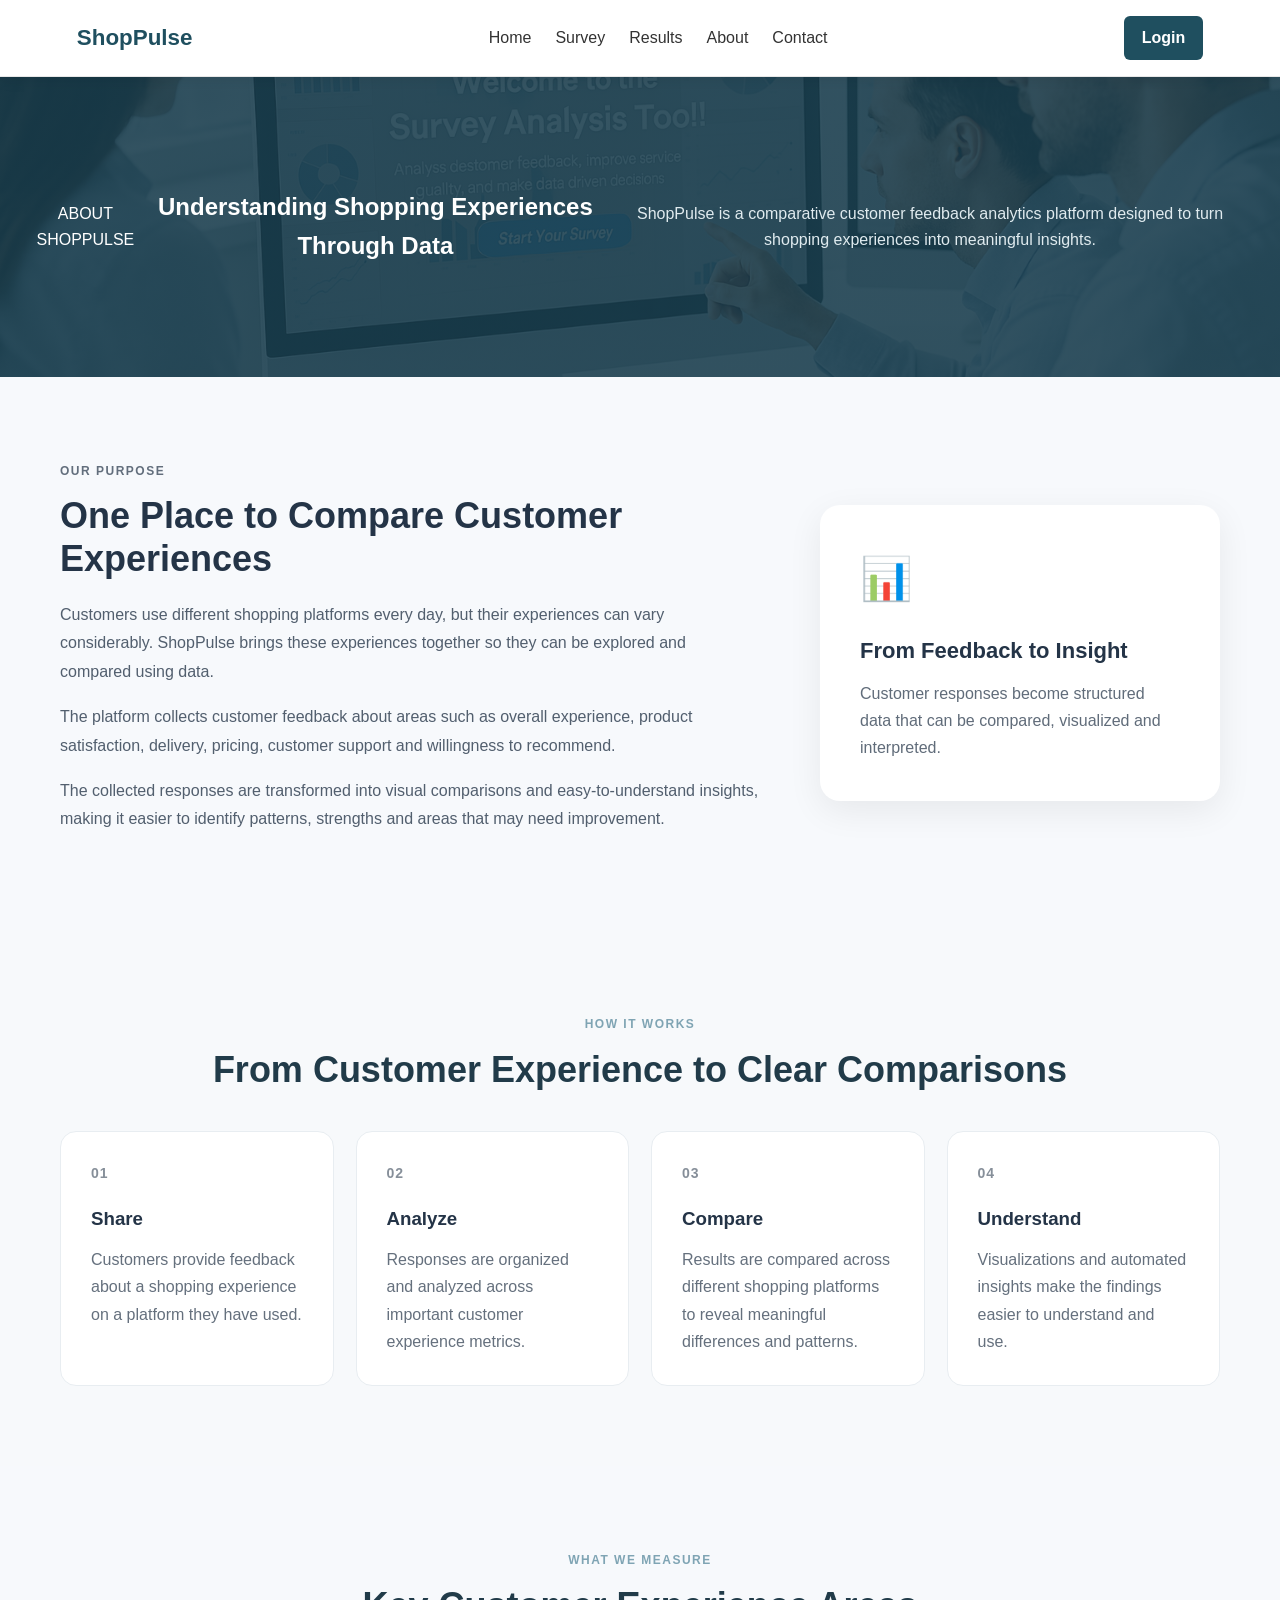
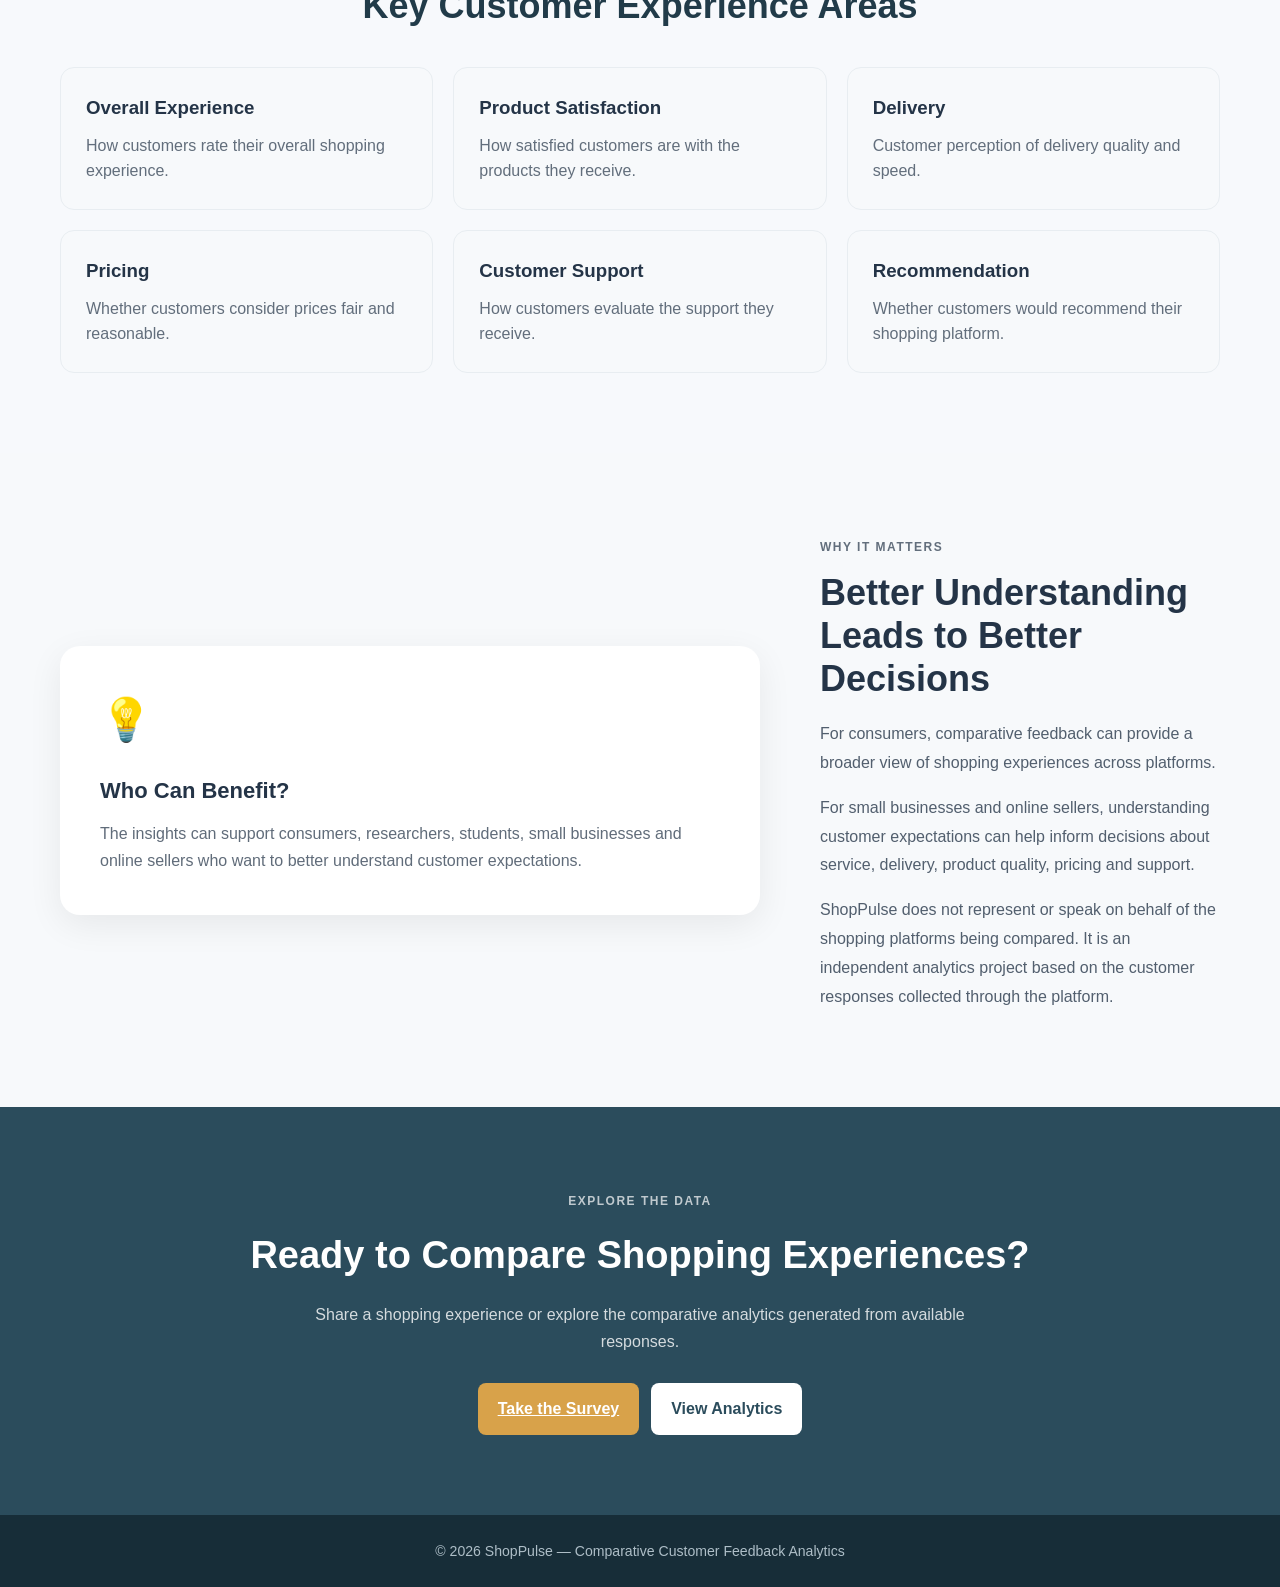
==== about.html @ 9d0c60d3 "Convert SurveySpotlight to static ShopPulse web app" ====
﻿<!DOCTYPE html>
<html lang="en">
<head>
    <meta charset="UTF-8">
    <meta name="viewport" content="width=device-width, initial-scale=1.0">
    <title>ShopPulse | About</title>
    <link rel="stylesheet" href="css/styles.css">
</head>

<body>
<header class="simple-nav">
    <a href="index.html" class="simple-logo">ShopPulse</a>
    <nav>
        <a href="index.html">Home</a>
        <a href="survey.html">Survey</a>
        <a href="results.html">Results</a>
        <a href="about.html">About</a>
        <a href="contact.html">Contact</a>
    </nav>
    <a href="login.html" class="nav-login">Login</a>
</header>



<main>

    <section class="page-intro">
        <span>ABOUT SHOPPULSE</span>
        <h1>Understanding Shopping Experiences Through Data</h1>
        <p>
            ShopPulse is a comparative customer feedback analytics platform
            designed to turn shopping experiences into meaningful insights.
        </p>
    </section>

    <section class="about-section">

        <div class="about-content">

            <div class="about-text">
                <span>OUR PURPOSE</span>

                <h2>One Place to Compare Customer Experiences</h2>

                <p>
                    Customers use different shopping platforms every day,
                    but their experiences can vary considerably. ShopPulse
                    brings these experiences together so they can be explored
                    and compared using data.
                </p>

                <p>
                    The platform collects customer feedback about areas such as
                    overall experience, product satisfaction, delivery,
                    pricing, customer support and willingness to recommend.
                </p>

                <p>
                    The collected responses are transformed into visual
                    comparisons and easy-to-understand insights, making it
                    easier to identify patterns, strengths and areas that
                    may need improvement.
                </p>
            </div>

            <div class="about-card">
                <div class="about-card-icon">📊</div>
                <h3>From Feedback to Insight</h3>
                <p>
                    Customer responses become structured data that can be
                    compared, visualized and interpreted.
                </p>
            </div>

        </div>

    </section>

    <section class="about-section light-section">

        <div class="section-heading">
            <span>HOW IT WORKS</span>
            <h2>From Customer Experience to Clear Comparisons</h2>
        </div>

        <div class="about-steps">

            <div class="about-step">
                <div class="step-number">01</div>
                <h3>Share</h3>
                <p>
                    Customers provide feedback about a shopping experience
                    on a platform they have used.
                </p>
            </div>

            <div class="about-step">
                <div class="step-number">02</div>
                <h3>Analyze</h3>
                <p>
                    Responses are organized and analyzed across important
                    customer experience metrics.
                </p>
            </div>

            <div class="about-step">
                <div class="step-number">03</div>
                <h3>Compare</h3>
                <p>
                    Results are compared across different shopping platforms
                    to reveal meaningful differences and patterns.
                </p>
            </div>

            <div class="about-step">
                <div class="step-number">04</div>
                <h3>Understand</h3>
                <p>
                    Visualizations and automated insights make the findings
                    easier to understand and use.
                </p>
            </div>

        </div>

    </section>

    <section class="about-section">

        <div class="section-heading">
            <span>WHAT WE MEASURE</span>
            <h2>Key Customer Experience Areas</h2>
        </div>

        <div class="metric-grid">

            <div class="metric-card">
                <h3>Overall Experience</h3>
                <p>How customers rate their overall shopping experience.</p>
            </div>

            <div class="metric-card">
                <h3>Product Satisfaction</h3>
                <p>How satisfied customers are with the products they receive.</p>
            </div>

            <div class="metric-card">
                <h3>Delivery</h3>
                <p>Customer perception of delivery quality and speed.</p>
            </div>

            <div class="metric-card">
                <h3>Pricing</h3>
                <p>Whether customers consider prices fair and reasonable.</p>
            </div>

            <div class="metric-card">
                <h3>Customer Support</h3>
                <p>How customers evaluate the support they receive.</p>
            </div>

            <div class="metric-card">
                <h3>Recommendation</h3>
                <p>Whether customers would recommend their shopping platform.</p>
            </div>

        </div>

    </section>

    <section class="about-section light-section">

        <div class="about-content">

            <div class="about-card">
                <div class="about-card-icon">💡</div>
                <h3>Who Can Benefit?</h3>
                <p>
                    The insights can support consumers, researchers, students,
                    small businesses and online sellers who want to better
                    understand customer expectations.
                </p>
            </div>

            <div class="about-text">
                <span>WHY IT MATTERS</span>

                <h2>Better Understanding Leads to Better Decisions</h2>

                <p>
                    For consumers, comparative feedback can provide a broader
                    view of shopping experiences across platforms.
                </p>

                <p>
                    For small businesses and online sellers, understanding
                    customer expectations can help inform decisions about
                    service, delivery, product quality, pricing and support.
                </p>

                <p>
                    ShopPulse does not represent or speak on behalf of the
                    shopping platforms being compared. It is an independent
                    analytics project based on the customer responses collected
                    through the platform.
                </p>
            </div>

        </div>

    </section>

    <section class="about-cta">

        <span>EXPLORE THE DATA</span>

        <h2>Ready to Compare Shopping Experiences?</h2>

        <p>
            Share a shopping experience or explore the comparative analytics
            generated from available responses.
        </p>

        <div class="cta-buttons">
            <a href="survey.html" class="primary-button">Take the Survey</a>
            <a href="results.html" class="secondary-button">View Analytics</a>
        </div>

    </section>

</main>

<footer class="footer">
    <p>&copy; 2026 ShopPulse — Comparative Customer Feedback Analytics</p>
</footer>

<script src="js/app.js"></script>

</body>
</html>
---- css/styles.css ----
﻿/* =========================================================
   ShopPulse - Main Stylesheet
   Customer Feedback Analytics Platform
   ========================================================= */

* {
    margin: 0;
    padding: 0;
    box-sizing: border-box;
}

html {
    scroll-behavior: smooth;
}

body {
    font-family: "Segoe UI", Arial, sans-serif;
    color: #243447;
    background: #f7f9fc;
    line-height: 1.6;
}

/* =========================================================
   NAVIGATION
   ========================================================= */

header {
    position: relative;
    z-index: 10;
    background: #ffffff;
    box-shadow: 0 2px 15px rgba(0, 0, 0, 0.08);
}

.navbar {
    max-width: 1200px;
    margin: 0 auto;
    min-height: 72px;
    padding: 0 25px;

    display: flex;
    align-items: center;
    justify-content: space-between;
    gap: 30px;
}

.navbar h1 {
    font-size: 1.65rem;
    font-weight: 700;
    color: #214e63;
    white-space: nowrap;
}

.nav-links {
    display: flex;
    align-items: center;
    gap: 7px;
    list-style: none;
}

.nav-links a {
    display: block;
    padding: 9px 13px;
    color: #405466;
    text-decoration: none;
    font-size: 0.94rem;
    font-weight: 500;
    border-radius: 7px;
    transition: all 0.25s ease;
}

.nav-links a:hover,
.nav-links a.active {
    color: #214e63;
    background: #edf5f8;
}

.nav-links .nav-button {
    color: #ffffff;
    background: #214e63;
    padding: 9px 17px;
}

.nav-links .nav-button:hover {
    color: #ffffff;
    background: #173c4d;
}

/* =========================================================
   HERO
   ========================================================= */

.hero {
    min-height: 620px;
    position: relative;

    display: flex;
    align-items: center;
    justify-content: center;

    background-image: url("../assets/survyback.png");
    background-size: cover;
    background-position: center;
    color: #ffffff;
}

.hero-overlay {
    position: absolute;
    inset: 0;
    background: linear-gradient(
        90deg,
        rgba(17, 39, 52, 0.90),
        rgba(17, 39, 52, 0.65),
        rgba(17, 39, 52, 0.35)
    );
}

.hero-content {
    position: relative;
    z-index: 2;

    width: 100%;
    max-width: 850px;
    padding: 70px 25px;

    text-align: center;
}

.hero-badge {
    display: inline-block;
    margin-bottom: 20px;
    padding: 7px 15px;

    border: 1px solid rgba(255, 255, 255, 0.45);
    border-radius: 30px;

    color: #e9c46a;
    font-size: 0.78rem;
    font-weight: 700;
    letter-spacing: 1.5px;
}

.hero h2 {
    max-width: 800px;
    margin: 0 auto 20px;

    font-size: clamp(2.4rem, 5vw, 4.2rem);
    line-height: 1.12;
    font-weight: 750;
}

.hero p {
    max-width: 680px;
    margin: 0 auto 32px;

    color: #edf4f7;
    font-size: 1.12rem;
}

.hero-actions {
    display: flex;
    justify-content: center;
    align-items: center;
    flex-wrap: wrap;
    gap: 14px;
}

.cta-button,
.secondary-button {
    display: inline-block;
    padding: 13px 25px;

    border-radius: 8px;
    text-decoration: none;
    font-weight: 650;

    transition: transform 0.25s ease, box-shadow 0.25s ease;
}

.cta-button {
    color: #1c3440;
    background: #e9c46a;
}

.cta-button:hover {
    transform: translateY(-2px);
    box-shadow: 0 8px 20px rgba(0, 0, 0, 0.20);
}

.secondary-button {
    color: #ffffff;
    border: 1px solid rgba(255, 255, 255, 0.65);
    background: rgba(255, 255, 255, 0.08);
}

.secondary-button:hover {
    transform: translateY(-2px);
    background: rgba(255, 255, 255, 0.16);
}

/* =========================================================
   SECTION HEADINGS
   ========================================================= */

.features-section {
    max-width: 1200px;
    margin: 0 auto;
    padding: 90px 25px;
}

.section-heading {
    max-width: 700px;
    margin: 0 auto 50px;
    text-align: center;
}

.section-heading span {
    color: #4d8196;
    font-size: 0.78rem;
    font-weight: 750;
    letter-spacing: 1.5px;
}

.section-heading h2 {
    margin: 8px 0 12px;

    color: #213b49;
    font-size: clamp(1.8rem, 4vw, 2.6rem);
    line-height: 1.2;
}

.section-heading p {
    color: #667785;
}

/* =========================================================
   FEATURE CARDS
   ========================================================= */

.features-grid {
    display: grid;
    grid-template-columns: repeat(4, 1fr);
    gap: 22px;
}

.feature-card {
    padding: 30px 25px;

    background: #ffffff;
    border: 1px solid #e6edf1;
    border-radius: 13px;

    box-shadow: 0 5px 20px rgba(32, 57, 69, 0.05);

    transition: transform 0.25s ease, box-shadow 0.25s ease;
}

.feature-card:hover {
    transform: translateY(-5px);
    box-shadow: 0 12px 28px rgba(32, 57, 69, 0.10);
}

.feature-icon {
    width: 50px;
    height: 50px;
    margin-bottom: 20px;

    display: flex;
    align-items: center;
    justify-content: center;

    border-radius: 11px;
    background: #edf5f8;

    font-size: 1.45rem;
}

.feature-card h3 {
    margin-bottom: 10px;
    color: #254b5d;
    font-size: 1.15rem;
}

.feature-card p {
    color: #6c7b86;
    font-size: 0.93rem;
}

/* =========================================================
   STATISTICS
   ========================================================= */

.stats-section {
    display: grid;
    grid-template-columns: repeat(4, 1fr);

    max-width: 1100px;
    margin: 0 auto 90px;
    padding: 35px 25px;

    background: #ffffff;
    border: 1px solid #e5ecef;
    border-radius: 15px;

    box-shadow: 0 5px 20px rgba(32, 57, 69, 0.05);
}

.stat {
    text-align: center;
    padding: 10px;
    border-right: 1px solid #e5ecef;
}

.stat:last-child {
    border-right: none;
}

.stat strong {
    display: block;
    margin-bottom: 4px;

    color: #214e63;
    font-size: 2rem;
}

.stat span {
    color: #71808b;
    font-size: 0.9rem;
}

/* =========================================================
   CTA
   ========================================================= */

.cta-section {
    padding: 80px 25px;

    color: #ffffff;
    text-align: center;
    background: #214e63;
}

.cta-section h2 {
    margin-bottom: 12px;
    font-size: 2.2rem;
}

.cta-section p {
    margin-bottom: 28px;
    color: #dbe8ed;
}

/* =========================================================
   FOOTER
   ========================================================= */

footer {
    padding: 25px;

    color: #aebec7;
    text-align: center;
    background: #172d38;

    font-size: 0.88rem;
}

/* =========================================================
   RESPONSIVE DESIGN
   ========================================================= */

@media (max-width: 1000px) {

    .navbar {
        flex-direction: column;
        padding-top: 18px;
        padding-bottom: 18px;
    }

    .nav-links {
        flex-wrap: wrap;
        justify-content: center;
    }

    .features-grid {
        grid-template-columns: repeat(2, 1fr);
    }

}

@media (max-width: 650px) {

    .navbar h1 {
        font-size: 1.4rem;
    }

    .nav-links {
        gap: 2px;
    }

    .nav-links a {
        padding: 7px 8px;
        font-size: 0.84rem;
    }

    .hero {
        min-height: 560px;
    }

    .hero h2 {
        font-size: 2.35rem;
    }

    .hero p {
        font-size: 1rem;
    }

    .features-section {
        padding: 65px 18px;
    }

    .features-grid {
        grid-template-columns: 1fr;
    }

    .stats-section {
        grid-template-columns: repeat(2, 1fr);
        margin-left: 18px;
        margin-right: 18px;
    }

    .stat {
        border-right: none;
        border-bottom: 1px solid #e5ecef;
        padding: 18px 8px;
    }

    .stat:nth-child(odd) {
        border-right: 1px solid #e5ecef;
    }

    .stat:nth-last-child(-n+2) {
        border-bottom: none;
    }

    .cta-section {
        padding: 65px 20px;
    }

    .cta-section h2 {
        font-size: 1.8rem;
    }

}
/* =========================================================
   SURVEY PAGE
   ========================================================= */

.page-intro {
    min-height: 300px;
    padding: 70px 25px;

    display: flex;
    align-items: center;
    justify-content: center;

    color: #ffffff;
    text-align: center;

    background:
        linear-gradient(rgba(25, 61, 77, 0.88), rgba(25, 61, 77, 0.88)),
        url("../assets/survyback.png") center/cover;
}

.page-intro > div {
    max-width: 750px;
}

.page-intro .hero-badge {
    margin-bottom: 15px;
}

.page-intro h2 {
    margin-bottom: 12px;
    font-size: clamp(2rem, 5vw, 3rem);
}

.page-intro p {
    max-width: 650px;
    margin: 0 auto;
    color: #e0ebef;
}

.survey-container {
    width: min(900px, calc(100% - 36px));
    margin: 55px auto 80px;
    padding: 45px;

    background: #ffffff;
    border: 1px solid #e2e9ed;
    border-radius: 15px;

    box-shadow: 0 8px 30px rgba(32, 57, 69, 0.07);
}

.survey-header {
    margin-bottom: 35px;
    padding-bottom: 20px;

    border-bottom: 1px solid #e8eef1;
}

.survey-header h2 {
    color: #214e63;
    margin-bottom: 5px;
}

.survey-header p {
    color: #71808b;
    font-size: 0.92rem;
}

.form-group {
    margin-bottom: 28px;
}

.form-group > label {
    display: block;
    margin-bottom: 10px;

    color: #263f4c;
    font-weight: 650;
}

.form-group select,
.form-group textarea {
    width: 100%;
    padding: 13px 14px;

    color: #334b57;
    background: #fbfcfd;

    border: 1px solid #d7e1e6;
    border-radius: 8px;

    font-family: inherit;
    font-size: 0.95rem;

    outline: none;
    transition: border-color 0.2s ease, box-shadow 0.2s ease;
}

.form-group select:focus,
.form-group textarea:focus {
    border-color: #4d8196;
    box-shadow: 0 0 0 3px rgba(77, 129, 150, 0.12);
}

.form-group textarea {
    resize: vertical;
    min-height: 120px;
}

/* Platform selection */

.platform-selection {
    display: grid;
    grid-template-columns: repeat(4, 1fr);
    gap: 15px;
}

.platform-option {
    position: relative;

    display: flex;
    flex-direction: column;
    align-items: center;
    justify-content: center;

    min-height: 145px;
    padding: 15px;

    background: #fbfcfd;
    border: 2px solid #e1e9ed;
    border-radius: 10px;

    cursor: pointer;
    transition: all 0.2s ease;
}

.platform-option:hover {
    border-color: #8eabb8;
    transform: translateY(-2px);
}

.platform-option input {
    position: absolute;
    opacity: 0;
}

.platform-option:has(input:checked) {
    border-color: #214e63;
    background: #edf5f8;
    box-shadow: 0 4px 15px rgba(33, 78, 99, 0.10);
}

.platform-option img {
    width: 75px;
    height: 55px;
    object-fit: contain;
    margin-bottom: 8px;
}

.platform-option span {
    color: #405866;
    font-weight: 600;
    font-size: 0.9rem;
}

/* Submit */

.submit-button {
    width: 100%;
    padding: 14px 20px;

    color: #ffffff;
    background: #214e63;

    border: none;
    border-radius: 8px;

    font-family: inherit;
    font-size: 1rem;
    font-weight: 650;

    cursor: pointer;
    transition: background 0.2s ease, transform 0.2s ease;
}

.submit-button:hover {
    background: #173c4d;
    transform: translateY(-1px);
}

.survey-message {
    display: none;

    margin-bottom: 20px;
    padding: 13px 15px;

    border-radius: 8px;
    font-size: 0.92rem;
}

.survey-message.success {
    display: block;
    color: #276749;
    background: #e8f7ee;
    border: 1px solid #b8e2c7;
}

.survey-message.error {
    display: block;
    color: #9b2c2c;
    background: #fff0f0;
    border: 1px solid #f0c2c2;
}

/* Mobile survey */

@media (max-width: 700px) {

    .survey-container {
        padding: 28px 20px;
    }

    .platform-selection {
        grid-template-columns: repeat(2, 1fr);
    }

}

@media (max-width: 430px) {

    .platform-selection {
        grid-template-columns: 1fr;
    }

    .platform-option {
        min-height: 110px;
    }

}
/* Updated ShopPulse positioning */

.feature-card:nth-child(1) .feature-icon::after {
    content: "";
}
/* =========================================================
   PURPOSE / COMPARISON SECTION
   ========================================================= */

.purpose-section {
    padding: 90px 25px;
    background: #eef4f6;
}

.purpose-content {
    max-width: 1100px;
    margin: 0 auto;

    display: grid;
    grid-template-columns: 1.2fr 0.8fr;
    gap: 70px;
    align-items: center;
}

.purpose-text > span {
    color: #4d8196;
    font-size: 0.78rem;
    font-weight: 750;
    letter-spacing: 1.5px;
}

.purpose-text h2 {
    margin: 10px 0 20px;
    color: #213b49;
    font-size: clamp(1.9rem, 4vw, 2.7rem);
    line-height: 1.2;
}

.purpose-text p {
    margin-bottom: 15px;
    color: #647682;
}

.comparison-preview {
    padding: 25px;

    background: #ffffff;
    border: 1px solid #dce7eb;
    border-radius: 14px;

    box-shadow: 0 8px 25px rgba(32, 57, 69, 0.07);
}

.comparison-item {
    display: flex;
    justify-content: space-between;
    align-items: center;

    padding: 18px 12px;
    border-bottom: 1px solid #e8eef1;
}

.comparison-item:last-child {
    border-bottom: none;
}

.comparison-item strong {
    color: #294957;
}

.comparison-item span {
    padding: 5px 10px;

    color: #214e63;
    background: #edf5f8;
    border-radius: 6px;

    font-weight: 700;
}

@media (max-width: 750px) {

    .purpose-content {
        grid-template-columns: 1fr;
        gap: 40px;
    }

}
/* ================================
   ANALYTICS DASHBOARD
================================ */

.dashboard-container {
    max-width: 1200px;
    margin: 0 auto;
    padding: 50px 20px 80px;
}

.dashboard-header {
    display: flex;
    justify-content: space-between;
    align-items: center;
    margin-bottom: 30px;
}

.dashboard-header span,
.chart-heading span,
.highlight-card span,
.insights-card > span,
.export-section span {
    font-size: 12px;
    font-weight: 700;
    letter-spacing: 1.5px;
    opacity: 0.7;
}

.dashboard-header h2 {
    margin-top: 8px;
}

.stat-grid {
    display: grid;
    grid-template-columns: repeat(4, 1fr);
    gap: 20px;
    margin-bottom: 25px;
}

.dashboard-stat {
    background: white;
    padding: 25px;
    border-radius: 16px;
    box-shadow: 0 8px 30px rgba(0,0,0,0.06);
}

.dashboard-stat span {
    display: block;
    font-size: 14px;
    opacity: 0.7;
    margin-bottom: 12px;
}

.dashboard-stat strong {
    font-size: 32px;
}

.dashboard-stat small {
    font-size: 14px;
    opacity: 0.6;
}

.highlight-grid {
    display: grid;
    grid-template-columns: repeat(3, 1fr);
    gap: 20px;
    margin-bottom: 25px;
}

.highlight-card {
    background: #f7f9fb;
    padding: 25px;
    border-radius: 16px;
    border: 1px solid #e8edf1;
}

.highlight-card h3 {
    margin: 10px 0 5px;
}

.highlight-card p {
    margin: 0;
    opacity: 0.7;
}

.chart-card,
.comparison-table-card,
.insights-card {
    background: white;
    border-radius: 18px;
    padding: 28px;
    margin-bottom: 25px;
    box-shadow: 0 8px 30px rgba(0,0,0,0.06);
}

.chart-card canvas {
    width: 100% !important;
    height: 330px !important;
    margin-top: 25px;
}

.chart-grid {
    display: grid;
    grid-template-columns: repeat(2, 1fr);
    gap: 25px;
}

.chart-heading h3,
.chart-card h3,
.insights-card h3,
.export-section h3 {
    margin-top: 8px;
}

.table-wrapper {
    overflow-x: auto;
    margin-top: 20px;
}

#comparisonTable {
    width: 100%;
    border-collapse: collapse;
    min-width: 800px;
}

#comparisonTable th,
#comparisonTable td {
    padding: 15px;
    text-align: left;
    border-bottom: 1px solid #e8edf1;
}

#comparisonTable th {
    font-size: 13px;
    background: #f7f9fb;
}

#comparisonTable td {
    font-size: 14px;
}

.insights-list {
    display: grid;
    gap: 12px;
    margin-top: 20px;
}

.insight-item {
    background: #f7f9fb;
    border-left: 4px solid #2b4c5c;
    padding: 16px 18px;
    border-radius: 8px;
    line-height: 1.6;
}

.export-section {
    display: flex;
    justify-content: space-between;
    align-items: center;
    gap: 30px;
    background: #2b4c5c;
    color: white;
    padding: 30px;
    border-radius: 18px;
}

.export-section p {
    opacity: 0.8;
}

.export-buttons {
    display: flex;
    gap: 12px;
    flex-wrap: wrap;
}

.primary-button,
.secondary-button,
.danger-button {
    border: none;
    padding: 13px 20px;
    border-radius: 8px;
    cursor: pointer;
    font-weight: 600;
}

.primary-button {
    background: #d8a24a;
    color: white;
}

.secondary-button {
    background: white;
    color: #2b4c5c;
}

.danger-button {
    background: #f4e4e4;
    color: #a33;
}

.empty-state {
    text-align: center;
    background: white;
    padding: 70px 30px;
    border-radius: 18px;
    box-shadow: 0 8px 30px rgba(0,0,0,0.06);
}

.empty-state p {
    max-width: 600px;
    margin: 15px auto 25px;
    opacity: 0.7;
}

@media (max-width: 900px) {

    .stat-grid {
        grid-template-columns: repeat(2, 1fr);
    }

    .highlight-grid {
        grid-template-columns: 1fr;
    }

    .chart-grid {
        grid-template-columns: 1fr;
    }

    .export-section {
        flex-direction: column;
        align-items: flex-start;
    }
}

@media (max-width: 600px) {

    .stat-grid {
        grid-template-columns: 1fr;
    }

    .dashboard-header {
        flex-direction: column;
        align-items: flex-start;
        gap: 15px;
    }

    .chart-card,
    .comparison-table-card,
    .insights-card {
        padding: 20px;
    }
}
/* ================================
   ABOUT PAGE
================================ */

.about-section {
    max-width: 1200px;
    margin: 0 auto;
    padding: 80px 20px;
}

.light-section {
    max-width: none;
    background: #f7f9fb;
}

.about-content {
    max-width: 1160px;
    margin: 0 auto;
    display: grid;
    grid-template-columns: 1.4fr 0.8fr;
    gap: 60px;
    align-items: center;
}

.about-text span,
.section-heading span,
.about-cta span {
    font-size: 12px;
    font-weight: 700;
    letter-spacing: 1.5px;
    opacity: 0.7;
}

.about-text h2,
.section-heading h2 {
    font-size: 36px;
    line-height: 1.2;
    margin: 12px 0 20px;
}

.about-text p {
    line-height: 1.8;
    margin-bottom: 16px;
    opacity: 0.78;
}

.about-card {
    background: white;
    padding: 40px;
    border-radius: 20px;
    box-shadow: 0 10px 35px rgba(0,0,0,0.07);
}

.about-card-icon {
    font-size: 42px;
    margin-bottom: 20px;
}

.about-card h3 {
    font-size: 22px;
    margin-bottom: 12px;
}

.about-card p {
    line-height: 1.7;
    opacity: 0.72;
}

.section-heading {
    max-width: 1160px;
    margin: 0 auto 40px;
}

.about-steps {
    max-width: 1160px;
    margin: 0 auto;
    display: grid;
    grid-template-columns: repeat(4, 1fr);
    gap: 22px;
}

.about-step {
    background: white;
    padding: 30px;
    border-radius: 16px;
    border: 1px solid #e8edf1;
}

.step-number {
    font-size: 14px;
    font-weight: 700;
    letter-spacing: 1px;
    margin-bottom: 20px;
    opacity: 0.55;
}

.about-step h3 {
    margin-bottom: 12px;
}

.about-step p {
    line-height: 1.7;
    opacity: 0.7;
}

.metric-grid {
    max-width: 1160px;
    margin: 0 auto;
    display: grid;
    grid-template-columns: repeat(3, 1fr);
    gap: 20px;
}

.metric-card {
    padding: 25px;
    background: #f7f9fb;
    border: 1px solid #e8edf1;
    border-radius: 14px;
}

.metric-card h3 {
    margin-bottom: 10px;
}

.metric-card p {
    margin: 0;
    line-height: 1.6;
    opacity: 0.7;
}

.about-cta {
    text-align: center;
    padding: 80px 20px;
    background: #2b4c5c;
    color: white;
}

.about-cta h2 {
    font-size: 38px;
    margin: 12px 0 15px;
}

.about-cta p {
    max-width: 650px;
    margin: 0 auto 28px;
    line-height: 1.7;
    opacity: 0.8;
}

.cta-buttons {
    display: flex;
    justify-content: center;
    gap: 12px;
    flex-wrap: wrap;
}

.about-cta .secondary-button {
    text-decoration: none;
    display: inline-block;
}

@media (max-width: 900px) {

    .about-content {
        grid-template-columns: 1fr;
        gap: 35px;
    }

    .about-steps {
        grid-template-columns: repeat(2, 1fr);
    }

    .metric-grid {
        grid-template-columns: repeat(2, 1fr);
    }
}

@media (max-width: 600px) {

    .about-section {
        padding: 55px 20px;
    }

    .about-text h2,
    .section-heading h2,
    .about-cta h2 {
        font-size: 28px;
    }

    .about-steps,
    .metric-grid {
        grid-template-columns: 1fr;
    }

    .about-card {
        padding: 28px;
    }
}
/* ================================
   CONTACT PAGE
================================ */

.contact-section {
    max-width: 1200px;
    margin: 0 auto;
    padding: 70px 20px 90px;
}

.contact-grid {
    display: grid;
    grid-template-columns: 0.9fr 1.1fr;
    gap: 60px;
    align-items: start;
}

.contact-info > span {
    font-size: 12px;
    font-weight: 700;
    letter-spacing: 1.5px;
    opacity: 0.7;
}

.contact-info h2 {
    font-size: 36px;
    line-height: 1.2;
    margin: 12px 0 20px;
}

.contact-info > p {
    line-height: 1.8;
    opacity: 0.75;
    margin-bottom: 30px;
}

.contact-info-card {
    display: flex;
    gap: 16px;
    align-items: flex-start;
    padding: 20px 0;
    border-top: 1px solid #e8edf1;
}

.contact-icon {
    font-size: 25px;
    flex-shrink: 0;
}

.contact-info-card h3 {
    margin-bottom: 6px;
}

.contact-info-card p {
    margin: 0;
    line-height: 1.6;
    opacity: 0.7;
}

.contact-form-card {
    background: white;
    padding: 35px;
    border-radius: 20px;
    box-shadow: 0 10px 35px rgba(0,0,0,0.07);
}

.contact-form-card h2 {
    margin-bottom: 25px;
}

.form-row {
    display: grid;
    grid-template-columns: 1fr 1fr;
    gap: 18px;
}

.contact-form-card .form-group {
    margin-bottom: 20px;
}

.contact-form-card label {
    display: block;
    font-weight: 600;
    margin-bottom: 8px;
}

.contact-form-card input,
.contact-form-card select,
.contact-form-card textarea {
    width: 100%;
    padding: 13px 14px;
    border: 1px solid #dce3e8;
    border-radius: 8px;
    font-family: inherit;
    font-size: 15px;
    background: white;
    box-sizing: border-box;
}

.contact-form-card input:focus,
.contact-form-card select:focus,
.contact-form-card textarea:focus {
    outline: none;
    border-color: #2b4c5c;
}

.contact-form-card textarea {
    resize: vertical;
}

.contact-form-card .submit-button {
    width: 100%;
    border: none;
    cursor: pointer;
    font-size: 15px;
}

@media (max-width: 850px) {

    .contact-grid {
        grid-template-columns: 1fr;
        gap: 40px;
    }

}

@media (max-width: 600px) {

    .form-row {
        grid-template-columns: 1fr;
        gap: 0;
    }

    .contact-form-card {
        padding: 25px;
    }

    .contact-info h2 {
        font-size: 29px;
    }

}
/* ================================
   AUTHENTICATION
================================ */

.auth-page {
    min-height: calc(100vh - 150px);
    display: flex;
    justify-content: center;
    align-items: center;
    padding: 60px 20px;
    background: #f7f9fb;
}

.auth-card {
    width: 100%;
    max-width: 470px;
    background: white;
    padding: 40px;
    border-radius: 20px;
    box-shadow: 0 10px 40px rgba(0,0,0,0.07);
}

.auth-header {
    text-align: center;
    margin-bottom: 30px;
}

.auth-header span {
    font-size: 12px;
    font-weight: 700;
    letter-spacing: 1.5px;
    opacity: 0.65;
}

.auth-header h1 {
    font-size: 32px;
    margin: 10px 0;
}

.auth-header p {
    opacity: 0.7;
    line-height: 1.6;
}

.auth-card .form-group {
    margin-bottom: 20px;
}

.auth-card label {
    display: block;
    font-weight: 600;
    margin-bottom: 8px;
}

.auth-card input {
    width: 100%;
    box-sizing: border-box;
    padding: 13px 14px;
    border: 1px solid #dce3e8;
    border-radius: 8px;
    font-family: inherit;
    font-size: 15px;
}

.auth-card input:focus {
    outline: none;
    border-color: #2b4c5c;
}

.auth-card .submit-button {
    width: 100%;
    margin-top: 5px;
    cursor: pointer;
    border: none;
}

.auth-footer {
    text-align: center;
    margin-top: 22px;
    font-size: 14px;
}

.auth-footer a {
    font-weight: 600;
    text-decoration: none;
}

.demo-notice {
    text-align: center;
    font-size: 12px;
    line-height: 1.5;
    opacity: 0.55;
    margin-top: 25px;
}

.survey-message.error {
    background: #fceaea;
    color: #a33;
    padding: 12px;
    border-radius: 8px;
    margin-top: 15px;
}

.navbar nav a.active {
    font-weight: 700;
}

@media (max-width: 600px) {

    .auth-card {
        padding: 28px 22px;
    }

    .auth-header h1 {
        font-size: 27px;
    }

}

/* Simple ShopPulse Navigation */
.simple-nav {
    display: flex;
    align-items: center;
    justify-content: space-between;
    gap: 25px;
    padding: 16px 6%;
    background: #ffffff;
    border-bottom: 1px solid #e8e8e8;
}

.simple-logo {
    font-size: 1.4rem;
    font-weight: 700;
    color: #1f4f5f;
    text-decoration: none;
}

.simple-nav nav {
    display: flex;
    align-items: center;
    gap: 24px;
}

.simple-nav nav a {
    color: #333;
    text-decoration: none;
    font-weight: 500;
}

.simple-nav nav a:hover {
    color: #1f4f5f;
}

.nav-login {
    padding: 9px 18px;
    background: #1f4f5f;
    color: #ffffff !important;
    text-decoration: none;
    border-radius: 6px;
    font-weight: 600;
}

@media (max-width: 768px) {
    .simple-nav {
        flex-wrap: wrap;
        justify-content: center;
    }

    .simple-nav nav {
        width: 100%;
        justify-content: center;
        flex-wrap: wrap;
        gap: 14px;
    }
}
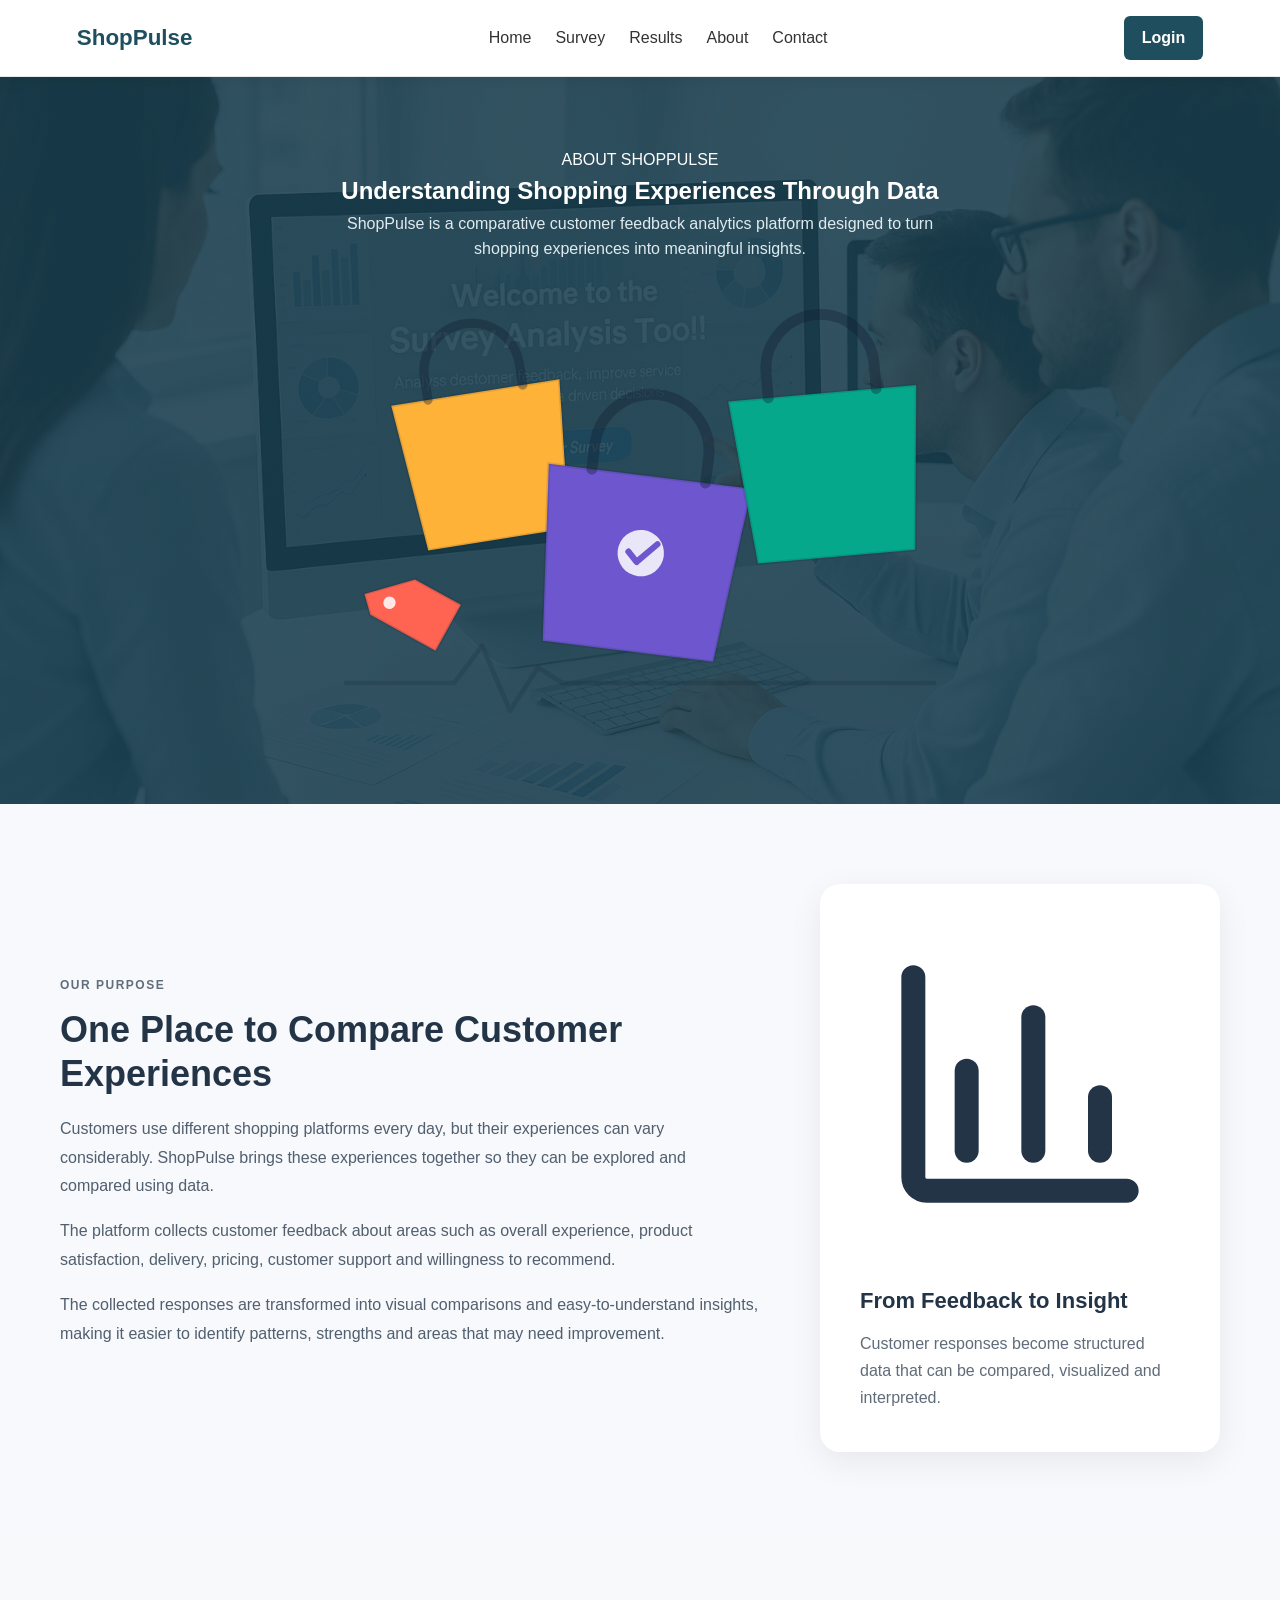
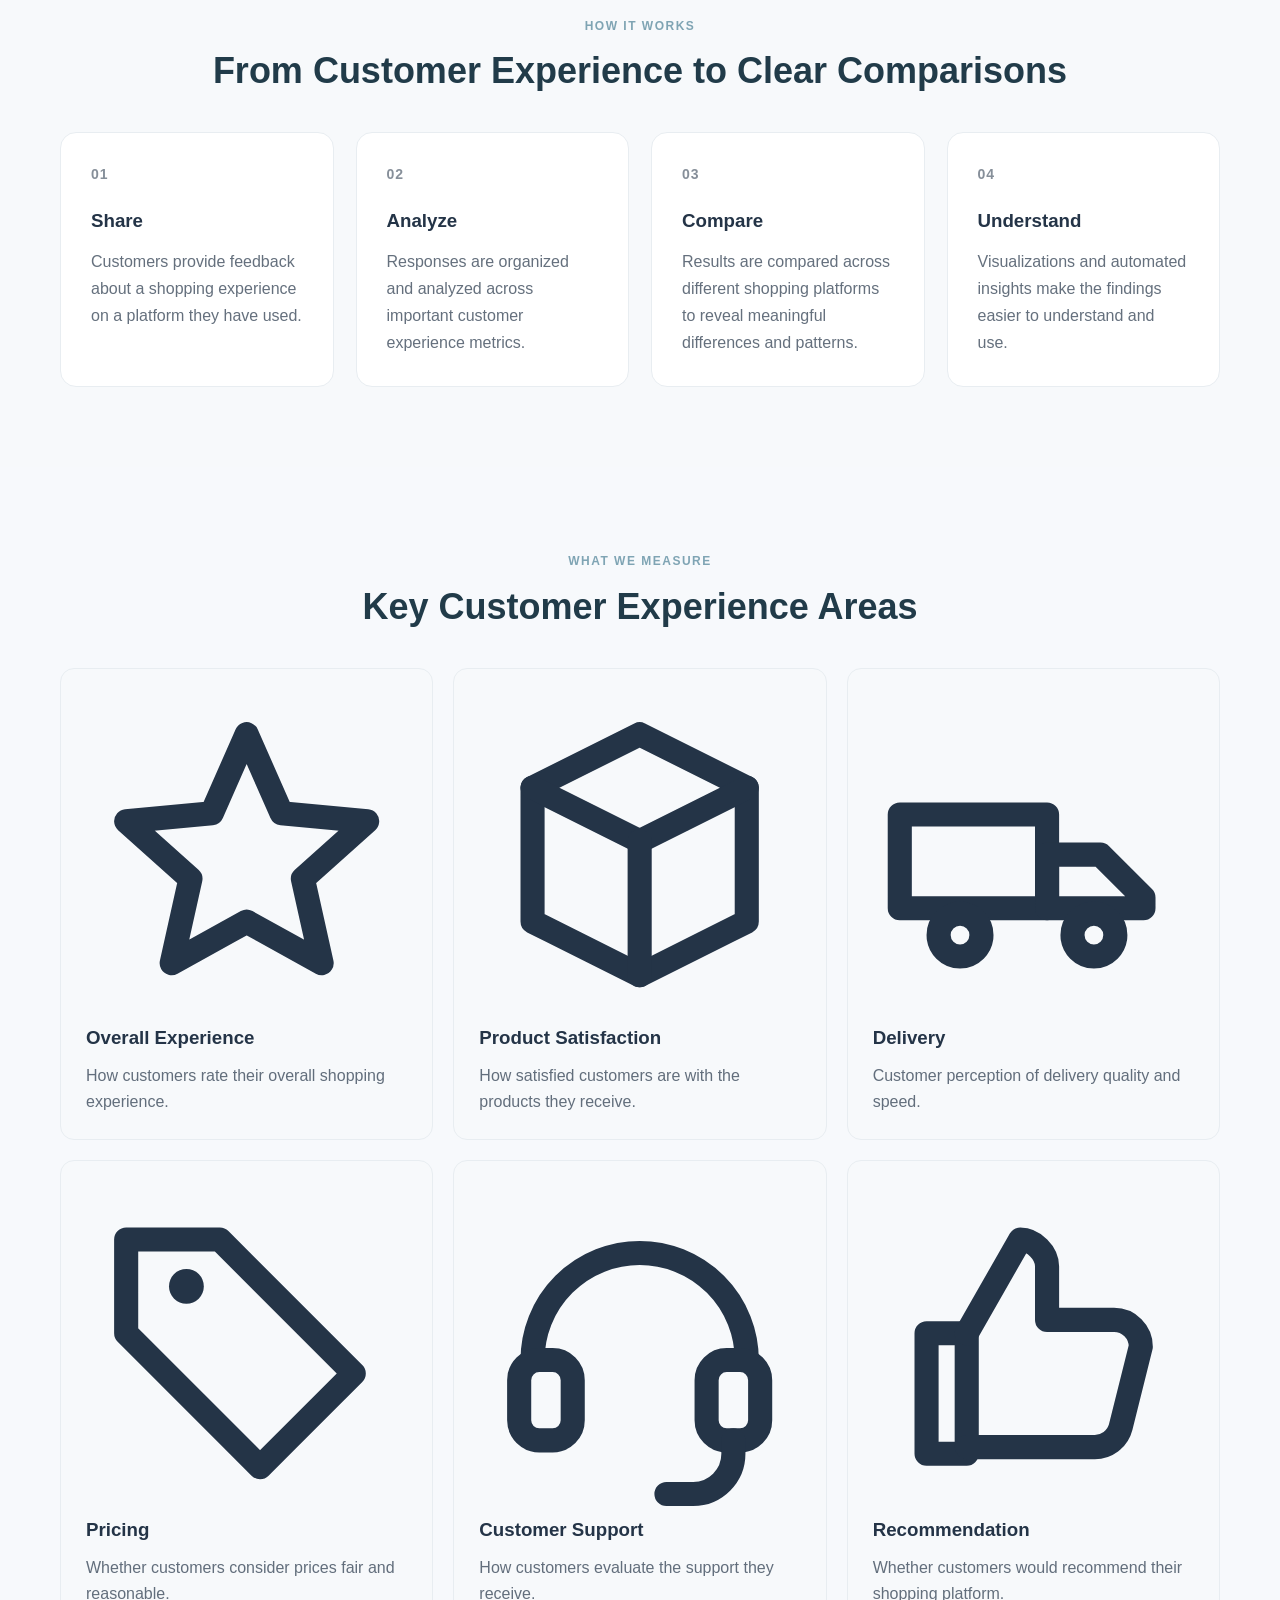
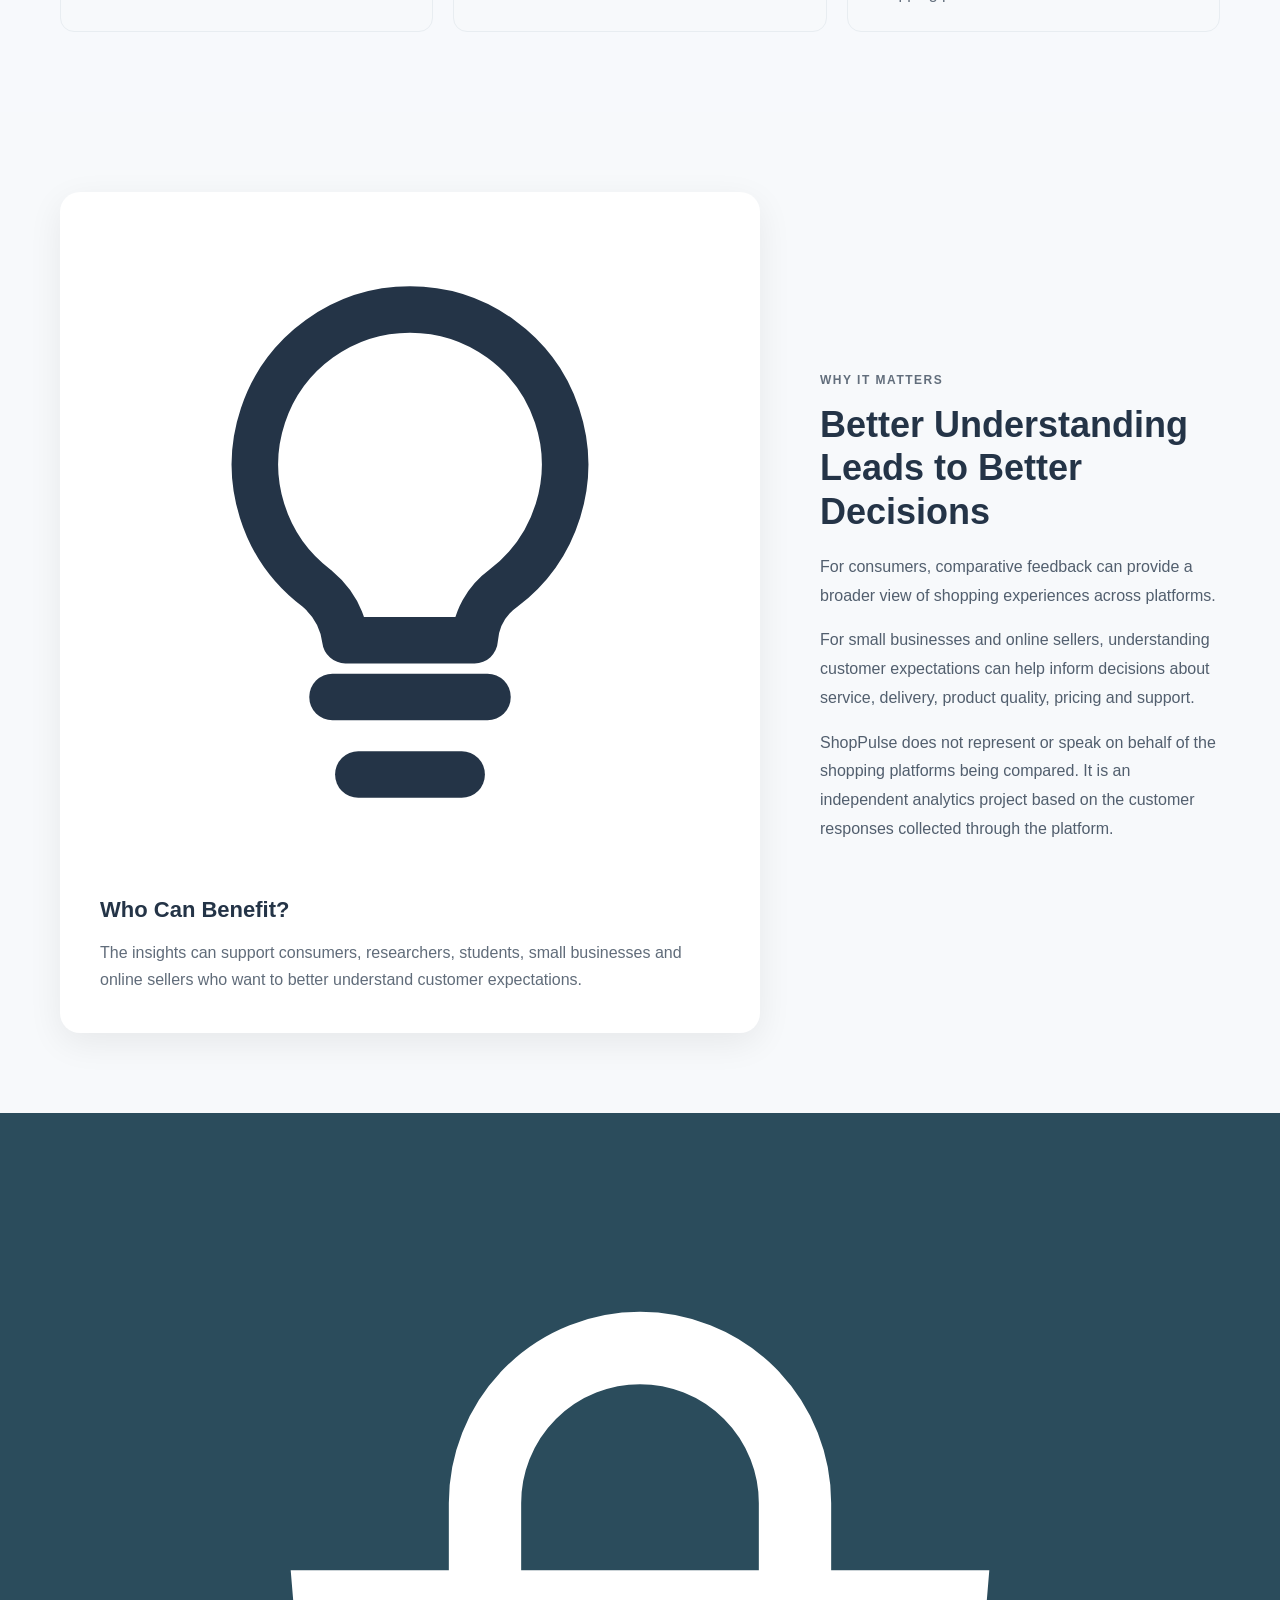
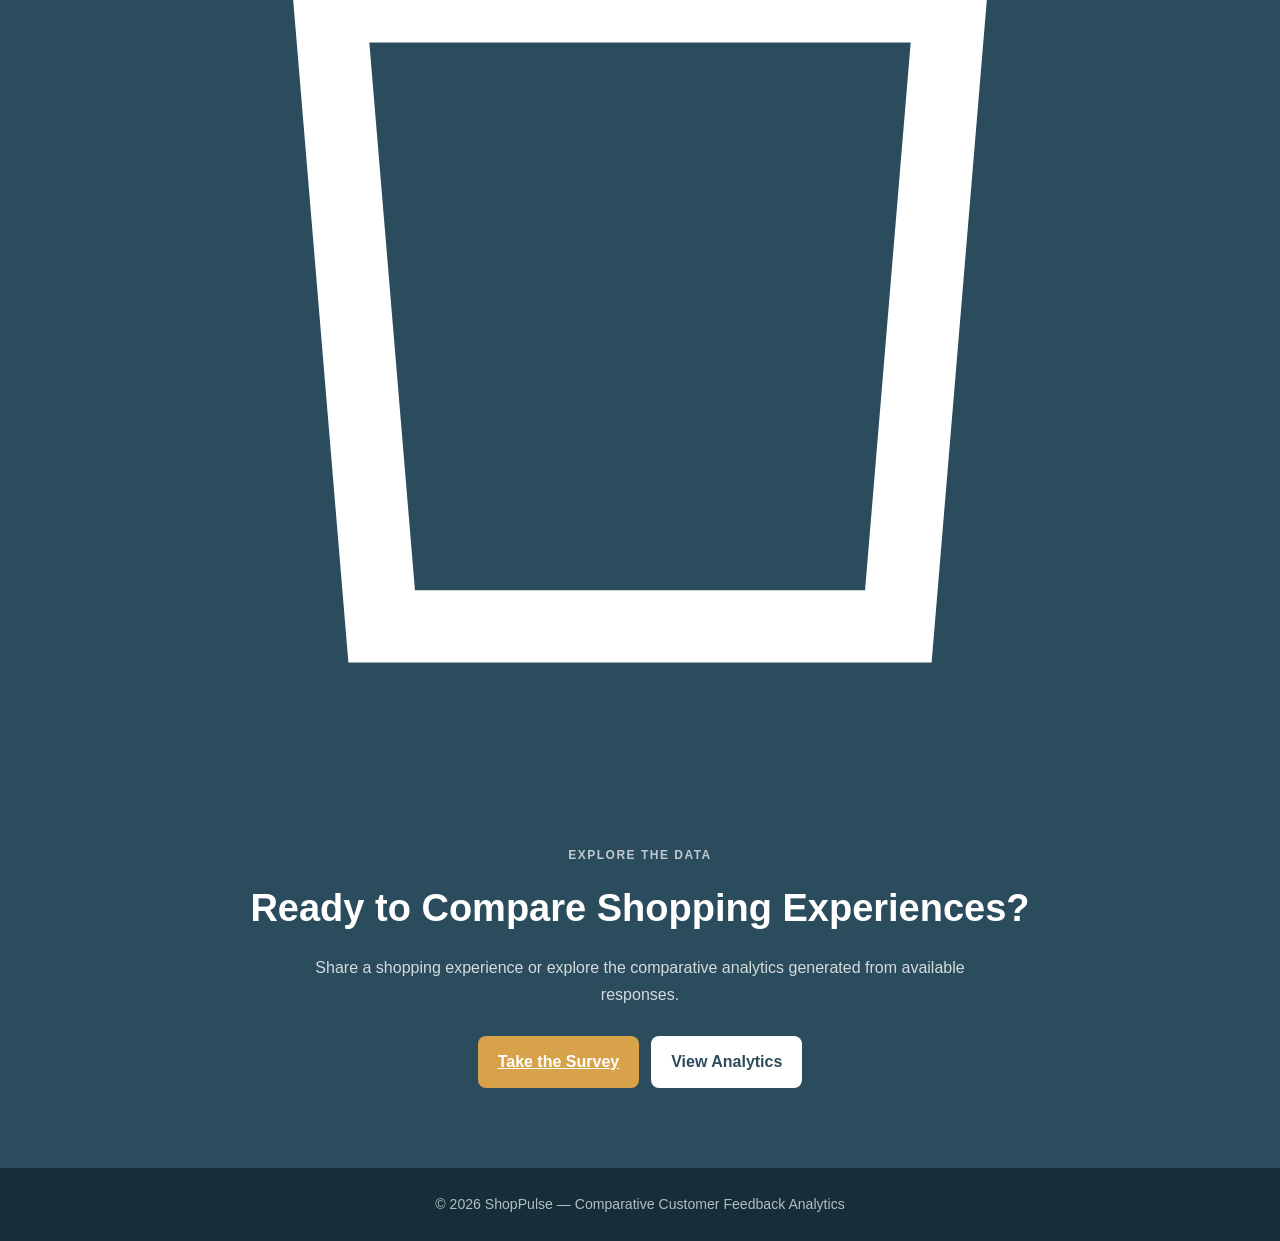
==== commit dcbfde34: "Update about.html" ====
--- a/about.html
+++ b/about.html
@@ -1,4 +1,4 @@
-﻿<!DOCTYPE html>
+<!DOCTYPE html>
 <html lang="en">
 <head>
     <meta charset="UTF-8">
@@ -25,12 +25,42 @@
 <main>
 
     <section class="page-intro">
-        <span>ABOUT SHOPPULSE</span>
-        <h1>Understanding Shopping Experiences Through Data</h1>
-        <p>
-            ShopPulse is a comparative customer feedback analytics platform
-            designed to turn shopping experiences into meaningful insights.
-        </p>
+        <div class="page-intro-inner">
+            <div>
+                <span>ABOUT SHOPPULSE</span>
+                <h1>Understanding Shopping Experiences Through Data</h1>
+                <p>
+                    ShopPulse is a comparative customer feedback analytics platform
+                    designed to turn shopping experiences into meaningful insights.
+                </p>
+            </div>
+
+            <svg class="hero-art" viewBox="0 0 420 300" xmlns="http://www.w3.org/2000/svg" aria-hidden="true">
+                <!-- back bag: amber -->
+                <g transform="translate(40,60) rotate(-9)">
+                    <path d="M4 34h110l-9 96H13L4 34z" fill="#FFB238" stroke="#0F1C2E" stroke-opacity="0.12" stroke-width="2"/>
+                    <path d="M28 34V20a31 31 0 0 1 62 0v14" fill="none" stroke="#0F1C2E" stroke-opacity="0.35" stroke-width="6" stroke-linecap="round"/>
+                </g>
+                <!-- middle bag: violet -->
+                <g transform="translate(150,90) rotate(7)">
+                    <path d="M6 40h132l-11 114H16L6 40z" fill="#6E56CF" stroke="#0F1C2E" stroke-opacity="0.12" stroke-width="2"/>
+                    <path d="M34 40V24a37 37 0 0 1 74 0v16" fill="none" stroke="#0F1C2E" stroke-opacity="0.35" stroke-width="7" stroke-linecap="round"/>
+                    <circle cx="72" cy="90" r="15" fill="#FFFFFF" fill-opacity="0.85"/>
+                    <path d="M64 90l6 6 12-13" fill="none" stroke="#6E56CF" stroke-width="4" stroke-linecap="round" stroke-linejoin="round"/>
+                </g>
+                <!-- front bag: teal -->
+                <g transform="translate(255,45) rotate(-5)">
+                    <path d="M8 46h122l-10 106H18L8 46z" fill="#06A88B" stroke="#0F1C2E" stroke-opacity="0.12" stroke-width="2"/>
+                    <path d="M34 46V30a35 35 0 0 1 70 0v16" fill="none" stroke="#0F1C2E" stroke-opacity="0.35" stroke-width="7" stroke-linecap="round"/>
+                </g>
+                <!-- coral price tag, tucked bottom-left -->
+                <g transform="translate(30,215) rotate(-16)">
+                    <path d="M2 2h34l24 24-24 24-34-34z" transform="translate(0,-2)" fill="#FF6452" stroke="#0F1C2E" stroke-opacity="0.12" stroke-width="2"/>
+                    <circle cx="16" cy="10" r="4" fill="#FFFFFF" fill-opacity="0.85"/>
+                </g>
+                <polyline points="20,272 90,272 108,248 126,290 144,262 160,272 400,272" fill="none" stroke="#0F1C2E" stroke-opacity="0.18" stroke-width="3" stroke-linecap="round" stroke-linejoin="round"/>
+            </svg>
+        </div>
     </section>
 
     <section class="about-section">
@@ -64,7 +94,14 @@
             </div>
 
             <div class="about-card">
-                <div class="about-card-icon">📊</div>
+                <div class="about-card-icon">
+                    <svg viewBox="0 0 24 24" fill="none" stroke="currentColor" stroke-width="1.8" stroke-linecap="round" stroke-linejoin="round" aria-hidden="true">
+                        <path d="M4 4v15a1 1 0 0 0 1 1h15"/>
+                        <line x1="8" y1="17" x2="8" y2="11"/>
+                        <line x1="13" y1="17" x2="13" y2="7"/>
+                        <line x1="18" y1="17" x2="18" y2="13"/>
+                    </svg>
+                </div>
                 <h3>From Feedback to Insight</h3>
                 <p>
                     Customer responses become structured data that can be
@@ -135,31 +172,71 @@
         <div class="metric-grid">
 
             <div class="metric-card">
+                <div class="metric-icon">
+                    <svg viewBox="0 0 24 24" fill="none" stroke="currentColor" stroke-width="1.8" stroke-linecap="round" stroke-linejoin="round" aria-hidden="true">
+                        <path d="M12 3l2.6 5.9 6.4.6-4.8 4.3 1.4 6.3L12 17l-5.6 3.1 1.4-6.3L3 9.5l6.4-.6L12 3z"/>
+                    </svg>
+                </div>
                 <h3>Overall Experience</h3>
                 <p>How customers rate their overall shopping experience.</p>
             </div>
 
             <div class="metric-card">
+                <div class="metric-icon">
+                    <svg viewBox="0 0 24 24" fill="none" stroke="currentColor" stroke-width="1.8" stroke-linecap="round" stroke-linejoin="round" aria-hidden="true">
+                        <path d="M12 3 4 7v10l8 4 8-4V7z"/>
+                        <path d="M4 7l8 4 8-4"/>
+                        <line x1="12" y1="11" x2="12" y2="21"/>
+                    </svg>
+                </div>
                 <h3>Product Satisfaction</h3>
                 <p>How satisfied customers are with the products they receive.</p>
             </div>
 
             <div class="metric-card">
+                <div class="metric-icon">
+                    <svg viewBox="0 0 24 24" fill="none" stroke="currentColor" stroke-width="1.8" stroke-linecap="round" stroke-linejoin="round" aria-hidden="true">
+                        <rect x="2" y="9" width="11" height="7"/>
+                        <path d="M13 12h4l3.2 3.2V16H13z"/>
+                        <circle cx="6.5" cy="18" r="1.6"/>
+                        <circle cx="16.5" cy="18" r="1.6"/>
+                    </svg>
+                </div>
                 <h3>Delivery</h3>
                 <p>Customer perception of delivery quality and speed.</p>
             </div>
 
             <div class="metric-card">
+                <div class="metric-icon">
+                    <svg viewBox="0 0 24 24" fill="none" stroke="currentColor" stroke-width="1.8" stroke-linecap="round" stroke-linejoin="round" aria-hidden="true">
+                        <path d="M3 11V4h7l10 10-7 7L3 11z"/>
+                        <circle cx="7.5" cy="7.5" r="1.3" fill="currentColor" stroke="none"/>
+                    </svg>
+                </div>
                 <h3>Pricing</h3>
                 <p>Whether customers consider prices fair and reasonable.</p>
             </div>
 
             <div class="metric-card">
+                <div class="metric-icon">
+                    <svg viewBox="0 0 24 24" fill="none" stroke="currentColor" stroke-width="1.8" stroke-linecap="round" stroke-linejoin="round" aria-hidden="true">
+                        <path d="M4 13a8 8 0 0 1 16 0"/>
+                        <rect x="3" y="13" width="4" height="6" rx="1.5"/>
+                        <rect x="17" y="13" width="4" height="6" rx="1.5"/>
+                        <path d="M19 19v1a3 3 0 0 1-3 3h-2"/>
+                    </svg>
+                </div>
                 <h3>Customer Support</h3>
                 <p>How customers evaluate the support they receive.</p>
             </div>
 
             <div class="metric-card">
+                <div class="metric-icon">
+                    <svg viewBox="0 0 24 24" fill="none" stroke="currentColor" stroke-width="1.8" stroke-linecap="round" stroke-linejoin="round" aria-hidden="true">
+                        <path d="M7 11v9H4v-9h3z"/>
+                        <path d="M7 11l4-7c1 0 2 1 2 2v4h5a2 2 0 0 1 2 2l-1.5 6a2 2 0 0 1-2 1.5H7"/>
+                    </svg>
+                </div>
                 <h3>Recommendation</h3>
                 <p>Whether customers would recommend their shopping platform.</p>
             </div>
@@ -173,7 +250,13 @@
         <div class="about-content">
 
             <div class="about-card">
-                <div class="about-card-icon">💡</div>
+                <div class="about-card-icon">
+                    <svg viewBox="0 0 24 24" fill="none" stroke="currentColor" stroke-width="1.8" stroke-linecap="round" stroke-linejoin="round" aria-hidden="true">
+                        <path d="M9 18h6"/>
+                        <path d="M10 21h4"/>
+                        <path d="M12 3a6 6 0 0 0-3.6 10.8c.6.5 1 1.2 1.1 2h5a2.7 2.7 0 0 1 1.1-2A6 6 0 0 0 12 3z"/>
+                    </svg>
+                </div>
                 <h3>Who Can Benefit?</h3>
                 <p>
                     The insights can support consumers, researchers, students,
@@ -212,6 +295,11 @@
 
     <section class="about-cta">
 
+        <svg class="cta-art" viewBox="0 0 24 24" fill="none" stroke="currentColor" stroke-width="1.4" aria-hidden="true">
+            <path d="M6 8h12l-1 12H7L6 8z"/>
+            <path d="M9 8V6a3 3 0 0 1 6 0v2"/>
+        </svg>
+
         <span>EXPLORE THE DATA</span>
 
         <h2>Ready to Compare Shopping Experiences?</h2>
@@ -238,7 +326,3 @@
 
 </body>
 </html>
-
-
-
-
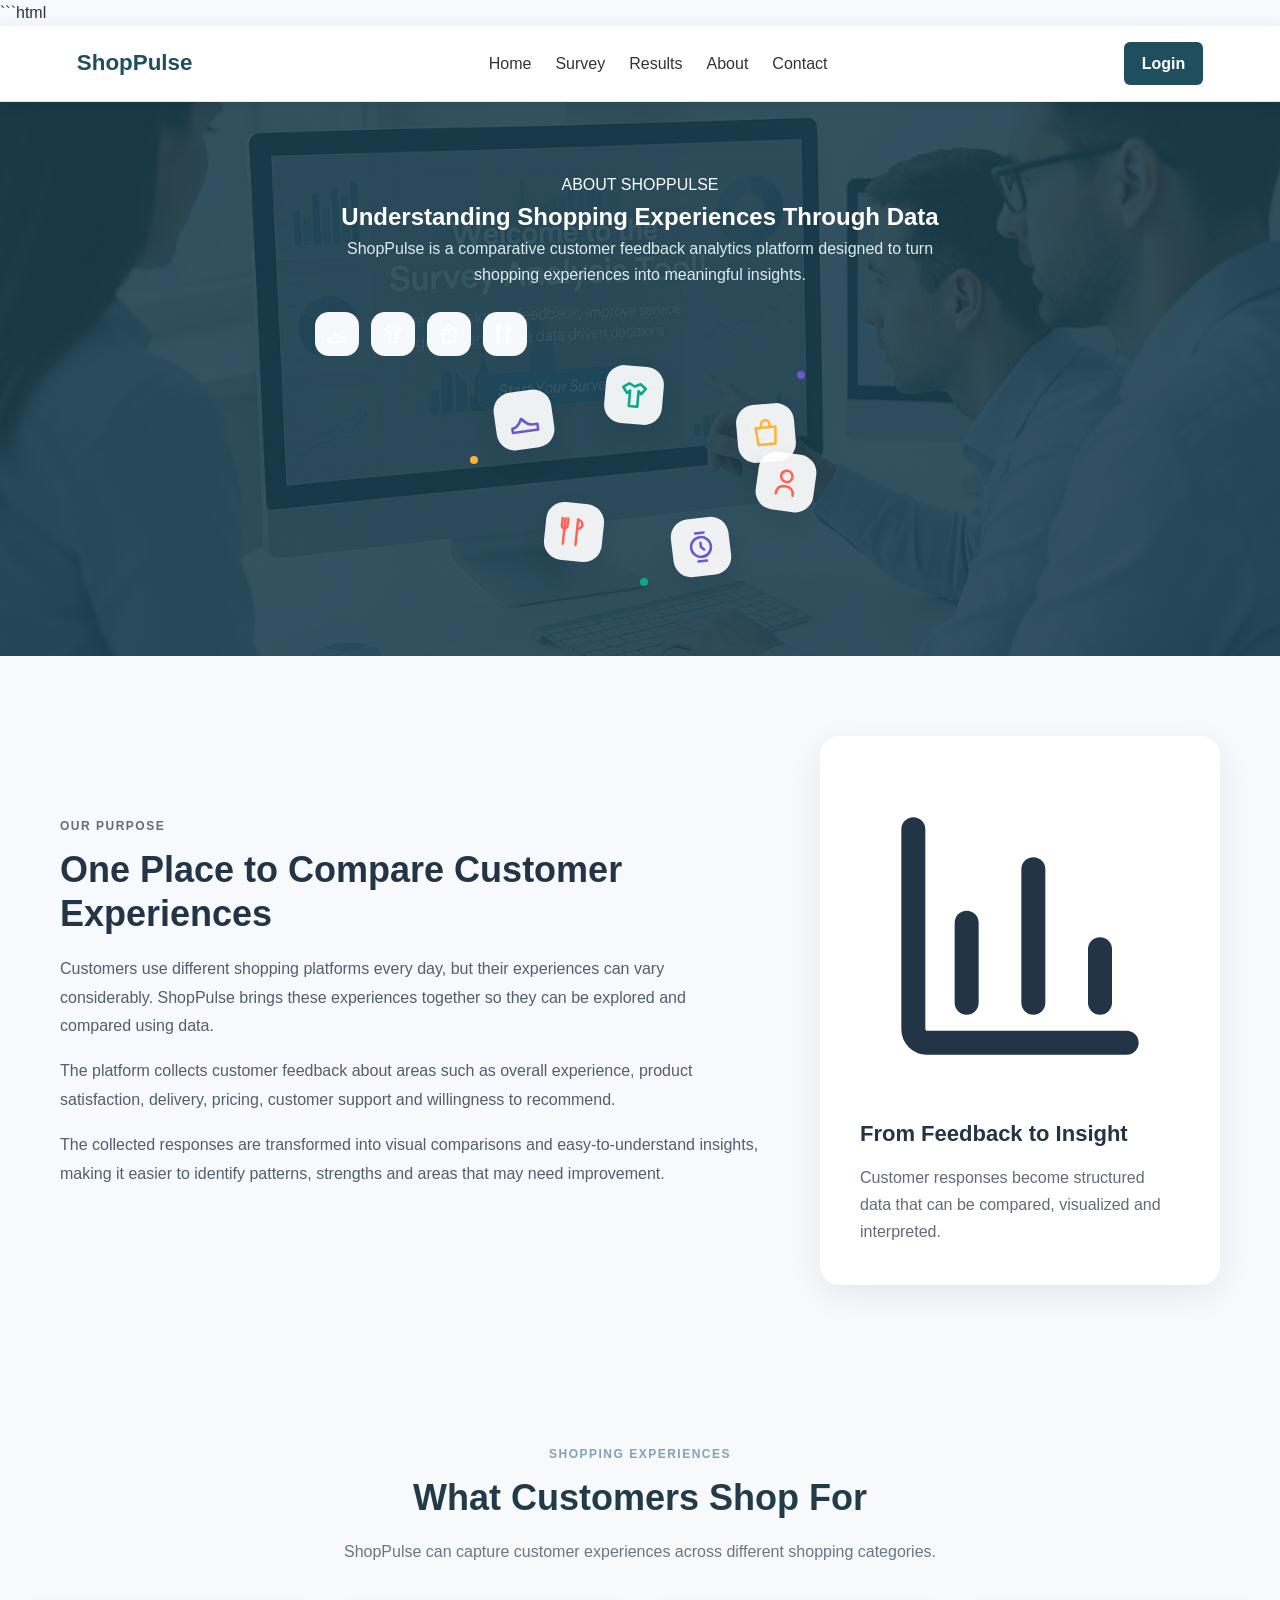
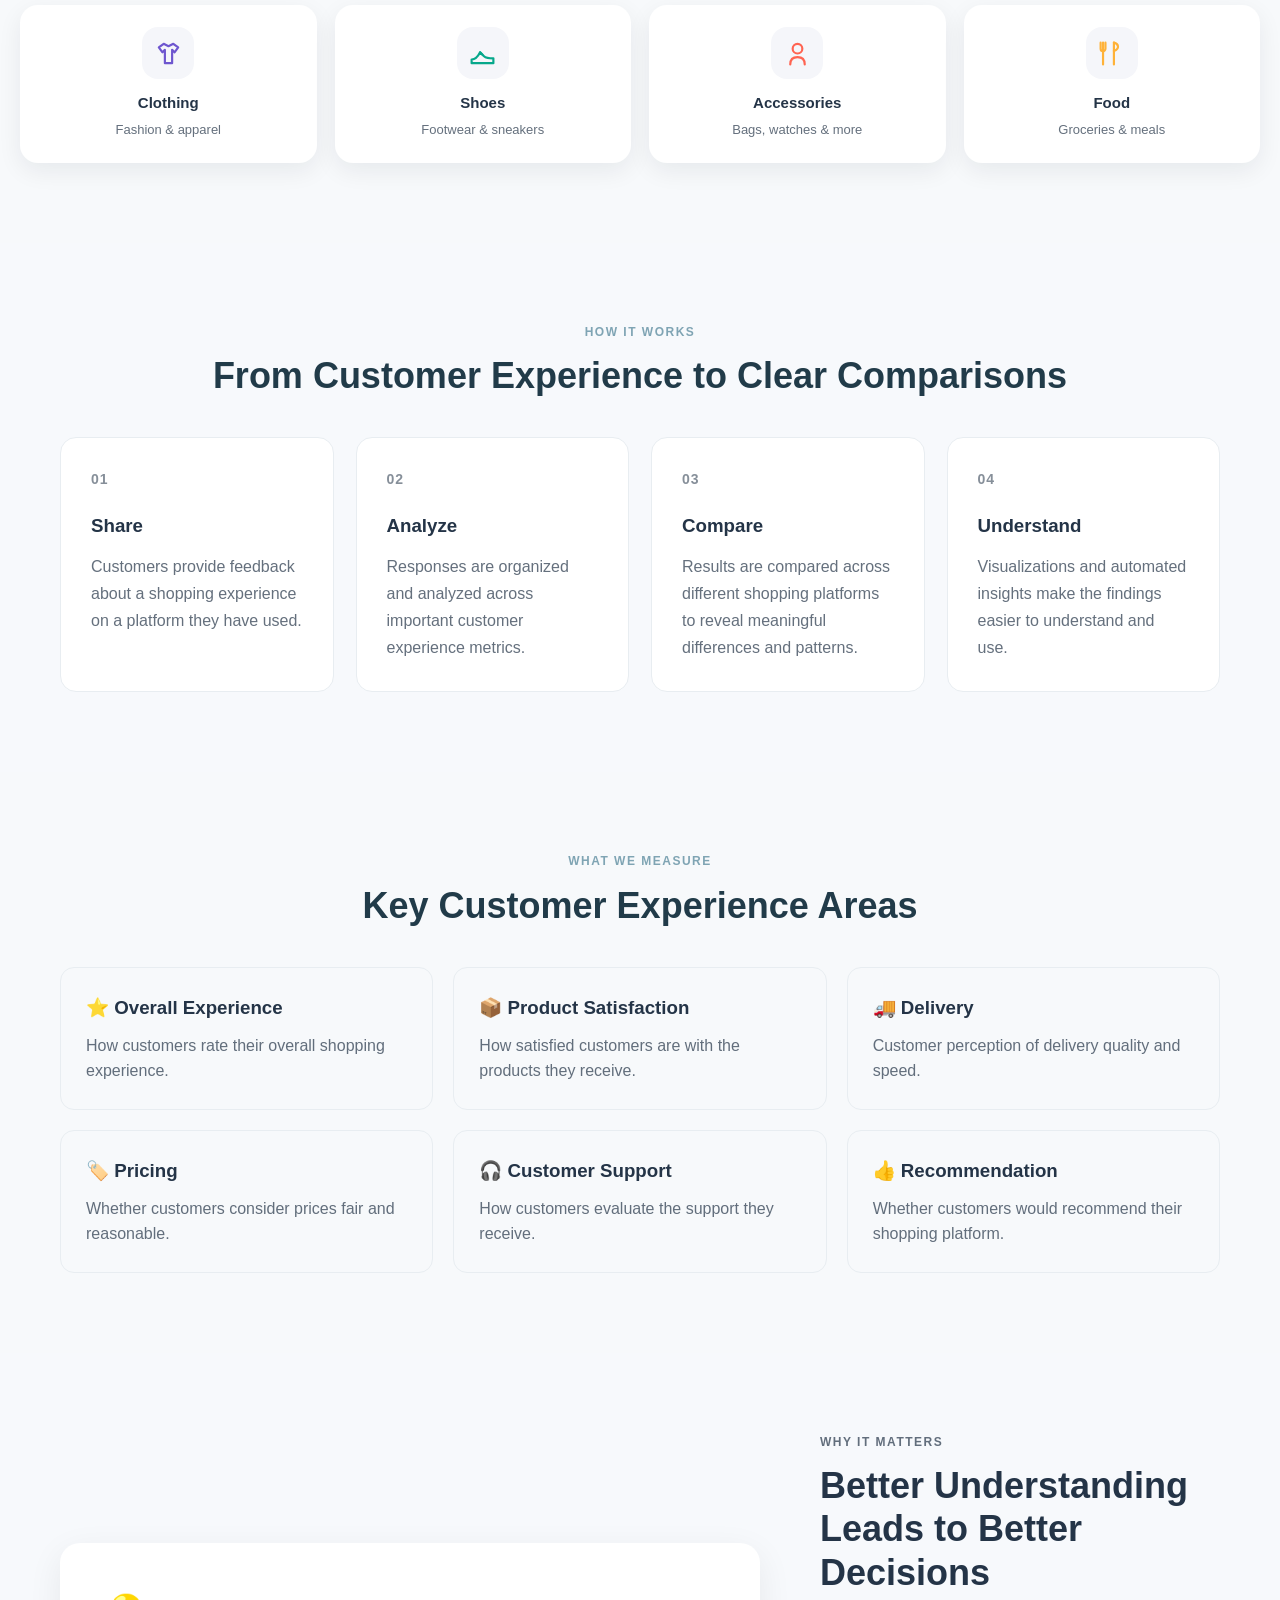
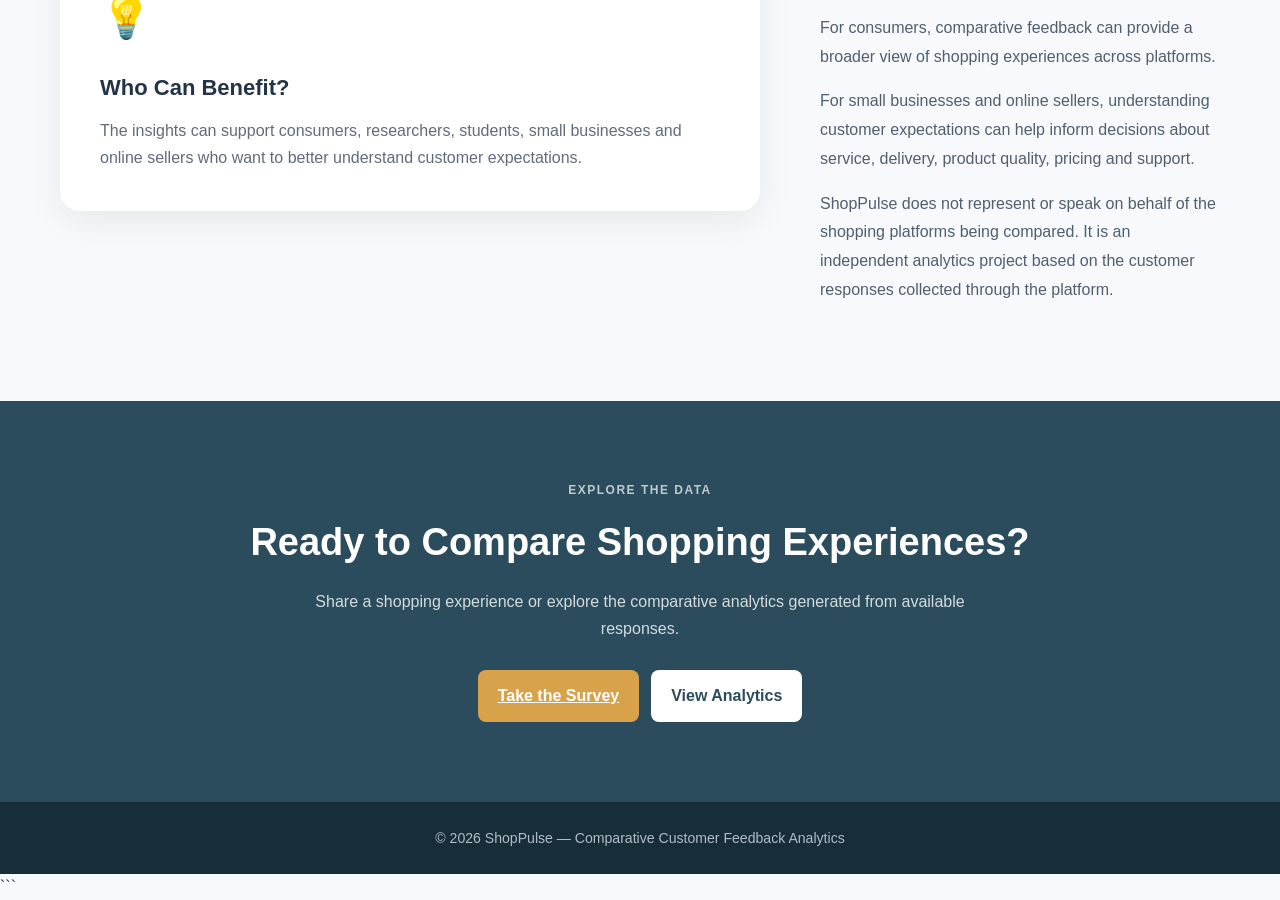
==== commit 4d517b18: "Update about.html" ====
--- a/about.html
+++ b/about.html
@@ -1,3 +1,4 @@
+```html
 <!DOCTYPE html>
 <html lang="en">
 <head>
@@ -5,11 +6,214 @@
     <meta name="viewport" content="width=device-width, initial-scale=1.0">
     <title>ShopPulse | About</title>
     <link rel="stylesheet" href="css/styles.css">
+
+    <style>
+        /* =========================
+           SHOPPING HERO ART
+        ========================== */
+
+        .shopping-art {
+            position: relative;
+            width: 360px;
+            height: 230px;
+            margin: auto;
+        }
+
+        .shopping-item {
+            position: absolute;
+            width: 58px;
+            height: 58px;
+            padding: 12px;
+            border-radius: 18px;
+            background: rgba(255,255,255,0.92);
+            box-shadow: 0 10px 25px rgba(15,28,46,0.10);
+            display: flex;
+            align-items: center;
+            justify-content: center;
+            transition: transform 0.3s ease;
+        }
+
+        .shopping-item:hover {
+            transform: translateY(-6px) rotate(3deg);
+        }
+
+        .shopping-item svg {
+            width: 34px;
+            height: 34px;
+        }
+
+        .item-shoe {
+            left: 35px;
+            top: 35px;
+            transform: rotate(-8deg);
+        }
+
+        .item-shirt {
+            left: 145px;
+            top: 10px;
+            transform: rotate(5deg);
+        }
+
+        .item-bag {
+            right: 25px;
+            top: 48px;
+            transform: rotate(-5deg);
+        }
+
+        .item-food {
+            left: 85px;
+            bottom: 25px;
+            transform: rotate(6deg);
+        }
+
+        .item-watch {
+            right: 90px;
+            bottom: 10px;
+            transform: rotate(-7deg);
+        }
+
+        .item-accessory {
+            right: 5px;
+            bottom: 75px;
+            transform: rotate(8deg);
+        }
+
+        .shopping-dots {
+            position: absolute;
+            width: 8px;
+            height: 8px;
+            border-radius: 50%;
+            background: #FFB238;
+        }
+
+        .dot-one {
+            left: 10px;
+            top: 100px;
+        }
+
+        .dot-two {
+            right: 15px;
+            top: 15px;
+            background: #6E56CF;
+        }
+
+        .dot-three {
+            left: 180px;
+            bottom: 0;
+            background: #06A88B;
+        }
+
+        /* =========================
+           SMALL FEATURE ICONS
+        ========================== */
+
+        .mini-shopping-icons {
+            display: flex;
+            gap: 12px;
+            flex-wrap: wrap;
+            margin-top: 25px;
+        }
+
+        .mini-shopping-icon {
+            width: 44px;
+            height: 44px;
+            border-radius: 14px;
+            background: #f7f8fb;
+            display: flex;
+            align-items: center;
+            justify-content: center;
+        }
+
+        .mini-shopping-icon svg {
+            width: 24px;
+            height: 24px;
+        }
+
+        /* =========================
+           SHOPPING CATEGORY CARDS
+        ========================== */
+
+        .shopping-category-grid {
+            display: grid;
+            grid-template-columns: repeat(4, 1fr);
+            gap: 18px;
+            margin-top: 35px;
+        }
+
+        .shopping-category {
+            padding: 22px 15px;
+            text-align: center;
+            background: #fff;
+            border-radius: 18px;
+            box-shadow: 0 8px 25px rgba(15,28,46,0.07);
+            transition: transform 0.25s ease;
+        }
+
+        .shopping-category:hover {
+            transform: translateY(-5px);
+        }
+
+        .shopping-category-icon {
+            width: 52px;
+            height: 52px;
+            margin: 0 auto 12px;
+            border-radius: 16px;
+            display: flex;
+            align-items: center;
+            justify-content: center;
+            background: #f5f6fa;
+        }
+
+        .shopping-category-icon svg {
+            width: 29px;
+            height: 29px;
+        }
+
+        .shopping-category h3 {
+            margin: 0;
+            font-size: 15px;
+        }
+
+        .shopping-category p {
+            margin: 5px 0 0;
+            font-size: 13px;
+            opacity: 0.7;
+        }
+
+        /* =========================
+           RESPONSIVE
+        ========================== */
+
+        @media (max-width: 800px) {
+            .shopping-art {
+                width: 300px;
+                transform: scale(0.85);
+            }
+
+            .shopping-category-grid {
+                grid-template-columns: repeat(2, 1fr);
+            }
+        }
+
+        @media (max-width: 500px) {
+            .shopping-art {
+                transform: scale(0.72);
+                margin-left: -15px;
+            }
+
+            .shopping-category-grid {
+                grid-template-columns: 1fr 1fr;
+                gap: 10px;
+            }
+        }
+    </style>
 </head>
 
 <body>
+
 <header class="simple-nav">
     <a href="index.html" class="simple-logo">ShopPulse</a>
+
     <nav>
         <a href="index.html">Home</a>
         <a href="survey.html">Survey</a>
@@ -17,60 +221,176 @@
         <a href="about.html">About</a>
         <a href="contact.html">Contact</a>
     </nav>
+
     <a href="login.html" class="nav-login">Login</a>
 </header>
 
 
-
 <main>
 
+    <!-- =========================
+         HERO
+    ========================== -->
+
     <section class="page-intro">
+
         <div class="page-intro-inner">
+
             <div>
                 <span>ABOUT SHOPPULSE</span>
-                <h1>Understanding Shopping Experiences Through Data</h1>
-                <p>
-                    ShopPulse is a comparative customer feedback analytics platform
-                    designed to turn shopping experiences into meaningful insights.
-                </p>
-            </div>
-
-            <svg class="hero-art" viewBox="0 0 420 300" xmlns="http://www.w3.org/2000/svg" aria-hidden="true">
-                <!-- back bag: amber -->
-                <g transform="translate(40,60) rotate(-9)">
-                    <path d="M4 34h110l-9 96H13L4 34z" fill="#FFB238" stroke="#0F1C2E" stroke-opacity="0.12" stroke-width="2"/>
-                    <path d="M28 34V20a31 31 0 0 1 62 0v14" fill="none" stroke="#0F1C2E" stroke-opacity="0.35" stroke-width="6" stroke-linecap="round"/>
-                </g>
-                <!-- middle bag: violet -->
-                <g transform="translate(150,90) rotate(7)">
-                    <path d="M6 40h132l-11 114H16L6 40z" fill="#6E56CF" stroke="#0F1C2E" stroke-opacity="0.12" stroke-width="2"/>
-                    <path d="M34 40V24a37 37 0 0 1 74 0v16" fill="none" stroke="#0F1C2E" stroke-opacity="0.35" stroke-width="7" stroke-linecap="round"/>
-                    <circle cx="72" cy="90" r="15" fill="#FFFFFF" fill-opacity="0.85"/>
-                    <path d="M64 90l6 6 12-13" fill="none" stroke="#6E56CF" stroke-width="4" stroke-linecap="round" stroke-linejoin="round"/>
-                </g>
-                <!-- front bag: teal -->
-                <g transform="translate(255,45) rotate(-5)">
-                    <path d="M8 46h122l-10 106H18L8 46z" fill="#06A88B" stroke="#0F1C2E" stroke-opacity="0.12" stroke-width="2"/>
-                    <path d="M34 46V30a35 35 0 0 1 70 0v16" fill="none" stroke="#0F1C2E" stroke-opacity="0.35" stroke-width="7" stroke-linecap="round"/>
-                </g>
-                <!-- coral price tag, tucked bottom-left -->
-                <g transform="translate(30,215) rotate(-16)">
-                    <path d="M2 2h34l24 24-24 24-34-34z" transform="translate(0,-2)" fill="#FF6452" stroke="#0F1C2E" stroke-opacity="0.12" stroke-width="2"/>
-                    <circle cx="16" cy="10" r="4" fill="#FFFFFF" fill-opacity="0.85"/>
-                </g>
-                <polyline points="20,272 90,272 108,248 126,290 144,262 160,272 400,272" fill="none" stroke="#0F1C2E" stroke-opacity="0.18" stroke-width="3" stroke-linecap="round" stroke-linejoin="round"/>
-            </svg>
-        </div>
+
+                <h1>
+                    Understanding Shopping Experiences Through Data
+                </h1>
+
+                <p>
+                    ShopPulse is a comparative customer feedback analytics
+                    platform designed to turn shopping experiences into
+                    meaningful insights.
+                </p>
+
+                <div class="mini-shopping-icons">
+
+                    <!-- Shoe -->
+                    <div class="mini-shopping-icon">
+                        <svg viewBox="0 0 24 24" fill="none"
+                             stroke="currentColor" stroke-width="1.8"
+                             stroke-linecap="round" stroke-linejoin="round">
+                            <path d="M3 17c3 0 5-2 7-6l3 3c2 2 4 2 8 2v4H3z"/>
+                            <path d="M10 11l2 2"/>
+                        </svg>
+                    </div>
+
+                    <!-- Shirt -->
+                    <div class="mini-shopping-icon">
+                        <svg viewBox="0 0 24 24" fill="none"
+                             stroke="currentColor" stroke-width="1.8"
+                             stroke-linecap="round" stroke-linejoin="round">
+                            <path d="M8 4l4 2 4-2 4 3-3 4-2-2v11H9V9l-2 2-3-4z"/>
+                        </svg>
+                    </div>
+
+                    <!-- Shopping Bag -->
+                    <div class="mini-shopping-icon">
+                        <svg viewBox="0 0 24 24" fill="none"
+                             stroke="currentColor" stroke-width="1.8"
+                             stroke-linecap="round" stroke-linejoin="round">
+                            <path d="M5 8h14l-1 12H6L5 8z"/>
+                            <path d="M9 8V6a3 3 0 0 1 6 0v2"/>
+                        </svg>
+                    </div>
+
+                    <!-- Food -->
+                    <div class="mini-shopping-icon">
+                        <svg viewBox="0 0 24 24" fill="none"
+                             stroke="currentColor" stroke-width="1.8"
+                             stroke-linecap="round" stroke-linejoin="round">
+                            <path d="M5 3v8"/>
+                            <path d="M3 3v5a2 2 0 0 0 4 0V3"/>
+                            <path d="M5 10v11"/>
+                            <path d="M14 3v18"/>
+                            <path d="M14 3c4 1 5 5 0 7"/>
+                        </svg>
+                    </div>
+
+                </div>
+            </div>
+
+
+            <!-- Small Shopping Illustration -->
+
+            <div class="shopping-art">
+
+                <div class="shopping-dots dot-one"></div>
+                <div class="shopping-dots dot-two"></div>
+                <div class="shopping-dots dot-three"></div>
+
+                <!-- Shoe -->
+                <div class="shopping-item item-shoe">
+                    <svg viewBox="0 0 24 24" fill="none"
+                         stroke="#6E56CF" stroke-width="1.8"
+                         stroke-linecap="round" stroke-linejoin="round">
+                        <path d="M3 17c3 0 5-2 7-6l3 3c2 2 4 2 8 2v4H3z"/>
+                        <path d="M10 11l2 2"/>
+                    </svg>
+                </div>
+
+                <!-- Shirt -->
+                <div class="shopping-item item-shirt">
+                    <svg viewBox="0 0 24 24" fill="none"
+                         stroke="#06A88B" stroke-width="1.8"
+                         stroke-linecap="round" stroke-linejoin="round">
+                        <path d="M8 4l4 2 4-2 4 3-3 4-2-2v11H9V9l-2 2-3-4z"/>
+                    </svg>
+                </div>
+
+                <!-- Bag -->
+                <div class="shopping-item item-bag">
+                    <svg viewBox="0 0 24 24" fill="none"
+                         stroke="#FFB238" stroke-width="1.8"
+                         stroke-linecap="round" stroke-linejoin="round">
+                        <path d="M5 8h14l-1 12H6L5 8z"/>
+                        <path d="M9 8V6a3 3 0 0 1 6 0v2"/>
+                    </svg>
+                </div>
+
+                <!-- Food -->
+                <div class="shopping-item item-food">
+                    <svg viewBox="0 0 24 24" fill="none"
+                         stroke="#FF6452" stroke-width="1.8"
+                         stroke-linecap="round" stroke-linejoin="round">
+                        <path d="M5 3v8"/>
+                        <path d="M3 3v5a2 2 0 0 0 4 0V3"/>
+                        <path d="M5 10v11"/>
+                        <path d="M14 3v18"/>
+                        <path d="M14 3c4 1 5 5 0 7"/>
+                    </svg>
+                </div>
+
+                <!-- Watch / Accessory -->
+                <div class="shopping-item item-watch">
+                    <svg viewBox="0 0 24 24" fill="none"
+                         stroke="#6E56CF" stroke-width="1.8"
+                         stroke-linecap="round" stroke-linejoin="round">
+                        <circle cx="12" cy="12" r="7"/>
+                        <path d="M12 9v3l2 2"/>
+                        <path d="M9 2h6"/>
+                        <path d="M9 22h6"/>
+                    </svg>
+                </div>
+
+                <!-- Accessory -->
+                <div class="shopping-item item-accessory">
+                    <svg viewBox="0 0 24 24" fill="none"
+                         stroke="#FF6452" stroke-width="1.8"
+                         stroke-linecap="round" stroke-linejoin="round">
+                        <circle cx="12" cy="8" r="4"/>
+                        <path d="M6 21c0-4 2-6 6-6s6 2 6 6"/>
+                    </svg>
+                </div>
+
+            </div>
+
+        </div>
+
     </section>
 
+
+    <!-- =========================
+         PURPOSE
+    ========================== -->
+
     <section class="about-section">
 
         <div class="about-content">
 
             <div class="about-text">
+
                 <span>OUR PURPOSE</span>
 
-                <h2>One Place to Compare Customer Experiences</h2>
+                <h2>
+                    One Place to Compare Customer Experiences
+                </h2>
 
                 <p>
                     Customers use different shopping platforms every day,
@@ -91,34 +411,155 @@
                     easier to identify patterns, strengths and areas that
                     may need improvement.
                 </p>
-            </div>
+
+            </div>
+
 
             <div class="about-card">
+
                 <div class="about-card-icon">
-                    <svg viewBox="0 0 24 24" fill="none" stroke="currentColor" stroke-width="1.8" stroke-linecap="round" stroke-linejoin="round" aria-hidden="true">
+                    <svg viewBox="0 0 24 24" fill="none"
+                         stroke="currentColor" stroke-width="1.8"
+                         stroke-linecap="round" stroke-linejoin="round">
                         <path d="M4 4v15a1 1 0 0 0 1 1h15"/>
                         <line x1="8" y1="17" x2="8" y2="11"/>
                         <line x1="13" y1="17" x2="13" y2="7"/>
                         <line x1="18" y1="17" x2="18" y2="13"/>
                     </svg>
                 </div>
+
                 <h3>From Feedback to Insight</h3>
+
                 <p>
                     Customer responses become structured data that can be
                     compared, visualized and interpreted.
                 </p>
+
             </div>
 
         </div>
 
     </section>
 
+
+    <!-- =========================
+         SHOPPING CATEGORIES
+    ========================== -->
+
     <section class="about-section light-section">
 
         <div class="section-heading">
+
+            <span>SHOPPING EXPERIENCES</span>
+
+            <h2>
+                What Customers Shop For
+            </h2>
+
+            <p>
+                ShopPulse can capture customer experiences across different
+                shopping categories.
+            </p>
+
+        </div>
+
+
+        <div class="shopping-category-grid">
+
+            <!-- Clothes -->
+            <div class="shopping-category">
+
+                <div class="shopping-category-icon">
+                    <svg viewBox="0 0 24 24" fill="none"
+                         stroke="#6E56CF" stroke-width="1.8"
+                         stroke-linecap="round" stroke-linejoin="round">
+                        <path d="M8 4l4 2 4-2 4 3-3 4-2-2v11H9V9l-2 2-3-4z"/>
+                    </svg>
+                </div>
+
+                <h3>Clothing</h3>
+                <p>Fashion & apparel</p>
+
+            </div>
+
+
+            <!-- Shoes -->
+            <div class="shopping-category">
+
+                <div class="shopping-category-icon">
+                    <svg viewBox="0 0 24 24" fill="none"
+                         stroke="#06A88B" stroke-width="1.8"
+                         stroke-linecap="round" stroke-linejoin="round">
+                        <path d="M3 17c3 0 5-2 7-6l3 3c2 2 4 2 8 2v4H3z"/>
+                        <path d="M10 11l2 2"/>
+                    </svg>
+                </div>
+
+                <h3>Shoes</h3>
+                <p>Footwear & sneakers</p>
+
+            </div>
+
+
+            <!-- Accessories -->
+            <div class="shopping-category">
+
+                <div class="shopping-category-icon">
+                    <svg viewBox="0 0 24 24" fill="none"
+                         stroke="#FF6452" stroke-width="1.8"
+                         stroke-linecap="round" stroke-linejoin="round">
+                        <circle cx="12" cy="8" r="4"/>
+                        <path d="M6 21c0-4 2-6 6-6s6 2 6 6"/>
+                    </svg>
+                </div>
+
+                <h3>Accessories</h3>
+                <p>Bags, watches & more</p>
+
+            </div>
+
+
+            <!-- Food -->
+            <div class="shopping-category">
+
+                <div class="shopping-category-icon">
+                    <svg viewBox="0 0 24 24" fill="none"
+                         stroke="#FFB238" stroke-width="1.8"
+                         stroke-linecap="round" stroke-linejoin="round">
+                        <path d="M5 3v8"/>
+                        <path d="M3 3v5a2 2 0 0 0 4 0V3"/>
+                        <path d="M5 10v11"/>
+                        <path d="M14 3v18"/>
+                        <path d="M14 3c4 1 5 5 0 7"/>
+                    </svg>
+                </div>
+
+                <h3>Food</h3>
+                <p>Groceries & meals</p>
+
+            </div>
+
+        </div>
+
+    </section>
+
+
+    <!-- =========================
+         HOW IT WORKS
+    ========================== -->
+
+    <section class="about-section">
+
+        <div class="section-heading">
+
             <span>HOW IT WORKS</span>
-            <h2>From Customer Experience to Clear Comparisons</h2>
-        </div>
+
+            <h2>
+                From Customer Experience to Clear Comparisons
+            </h2>
+
+        </div>
+
 
         <div class="about-steps">
 
@@ -162,113 +603,105 @@
 
     </section>
 
+
+    <!-- =========================
+         WHAT WE MEASURE
+    ========================== -->
+
+    <section class="about-section light-section">
+
+        <div class="section-heading">
+
+            <span>WHAT WE MEASURE</span>
+
+            <h2>
+                Key Customer Experience Areas
+            </h2>
+
+        </div>
+
+
+        <div class="metric-grid">
+
+            <div class="metric-card">
+                <h3>⭐ Overall Experience</h3>
+                <p>
+                    How customers rate their overall shopping experience.
+                </p>
+            </div>
+
+            <div class="metric-card">
+                <h3>📦 Product Satisfaction</h3>
+                <p>
+                    How satisfied customers are with the products they receive.
+                </p>
+            </div>
+
+            <div class="metric-card">
+                <h3>🚚 Delivery</h3>
+                <p>
+                    Customer perception of delivery quality and speed.
+                </p>
+            </div>
+
+            <div class="metric-card">
+                <h3>🏷️ Pricing</h3>
+                <p>
+                    Whether customers consider prices fair and reasonable.
+                </p>
+            </div>
+
+            <div class="metric-card">
+                <h3>🎧 Customer Support</h3>
+                <p>
+                    How customers evaluate the support they receive.
+                </p>
+            </div>
+
+            <div class="metric-card">
+                <h3>👍 Recommendation</h3>
+                <p>
+                    Whether customers would recommend their shopping platform.
+                </p>
+            </div>
+
+        </div>
+
+    </section>
+
+
+    <!-- =========================
+         WHY IT MATTERS
+    ========================== -->
+
     <section class="about-section">
 
-        <div class="section-heading">
-            <span>WHAT WE MEASURE</span>
-            <h2>Key Customer Experience Areas</h2>
-        </div>
-
-        <div class="metric-grid">
-
-            <div class="metric-card">
-                <div class="metric-icon">
-                    <svg viewBox="0 0 24 24" fill="none" stroke="currentColor" stroke-width="1.8" stroke-linecap="round" stroke-linejoin="round" aria-hidden="true">
-                        <path d="M12 3l2.6 5.9 6.4.6-4.8 4.3 1.4 6.3L12 17l-5.6 3.1 1.4-6.3L3 9.5l6.4-.6L12 3z"/>
-                    </svg>
-                </div>
-                <h3>Overall Experience</h3>
-                <p>How customers rate their overall shopping experience.</p>
-            </div>
-
-            <div class="metric-card">
-                <div class="metric-icon">
-                    <svg viewBox="0 0 24 24" fill="none" stroke="currentColor" stroke-width="1.8" stroke-linecap="round" stroke-linejoin="round" aria-hidden="true">
-                        <path d="M12 3 4 7v10l8 4 8-4V7z"/>
-                        <path d="M4 7l8 4 8-4"/>
-                        <line x1="12" y1="11" x2="12" y2="21"/>
-                    </svg>
-                </div>
-                <h3>Product Satisfaction</h3>
-                <p>How satisfied customers are with the products they receive.</p>
-            </div>
-
-            <div class="metric-card">
-                <div class="metric-icon">
-                    <svg viewBox="0 0 24 24" fill="none" stroke="currentColor" stroke-width="1.8" stroke-linecap="round" stroke-linejoin="round" aria-hidden="true">
-                        <rect x="2" y="9" width="11" height="7"/>
-                        <path d="M13 12h4l3.2 3.2V16H13z"/>
-                        <circle cx="6.5" cy="18" r="1.6"/>
-                        <circle cx="16.5" cy="18" r="1.6"/>
-                    </svg>
-                </div>
-                <h3>Delivery</h3>
-                <p>Customer perception of delivery quality and speed.</p>
-            </div>
-
-            <div class="metric-card">
-                <div class="metric-icon">
-                    <svg viewBox="0 0 24 24" fill="none" stroke="currentColor" stroke-width="1.8" stroke-linecap="round" stroke-linejoin="round" aria-hidden="true">
-                        <path d="M3 11V4h7l10 10-7 7L3 11z"/>
-                        <circle cx="7.5" cy="7.5" r="1.3" fill="currentColor" stroke="none"/>
-                    </svg>
-                </div>
-                <h3>Pricing</h3>
-                <p>Whether customers consider prices fair and reasonable.</p>
-            </div>
-
-            <div class="metric-card">
-                <div class="metric-icon">
-                    <svg viewBox="0 0 24 24" fill="none" stroke="currentColor" stroke-width="1.8" stroke-linecap="round" stroke-linejoin="round" aria-hidden="true">
-                        <path d="M4 13a8 8 0 0 1 16 0"/>
-                        <rect x="3" y="13" width="4" height="6" rx="1.5"/>
-                        <rect x="17" y="13" width="4" height="6" rx="1.5"/>
-                        <path d="M19 19v1a3 3 0 0 1-3 3h-2"/>
-                    </svg>
-                </div>
-                <h3>Customer Support</h3>
-                <p>How customers evaluate the support they receive.</p>
-            </div>
-
-            <div class="metric-card">
-                <div class="metric-icon">
-                    <svg viewBox="0 0 24 24" fill="none" stroke="currentColor" stroke-width="1.8" stroke-linecap="round" stroke-linejoin="round" aria-hidden="true">
-                        <path d="M7 11v9H4v-9h3z"/>
-                        <path d="M7 11l4-7c1 0 2 1 2 2v4h5a2 2 0 0 1 2 2l-1.5 6a2 2 0 0 1-2 1.5H7"/>
-                    </svg>
-                </div>
-                <h3>Recommendation</h3>
-                <p>Whether customers would recommend their shopping platform.</p>
-            </div>
-
-        </div>
-
-    </section>
-
-    <section class="about-section light-section">
-
         <div class="about-content">
 
             <div class="about-card">
+
                 <div class="about-card-icon">
-                    <svg viewBox="0 0 24 24" fill="none" stroke="currentColor" stroke-width="1.8" stroke-linecap="round" stroke-linejoin="round" aria-hidden="true">
-                        <path d="M9 18h6"/>
-                        <path d="M10 21h4"/>
-                        <path d="M12 3a6 6 0 0 0-3.6 10.8c.6.5 1 1.2 1.1 2h5a2.7 2.7 0 0 1 1.1-2A6 6 0 0 0 12 3z"/>
-                    </svg>
-                </div>
+                    💡
+                </div>
+
                 <h3>Who Can Benefit?</h3>
+
                 <p>
                     The insights can support consumers, researchers, students,
                     small businesses and online sellers who want to better
                     understand customer expectations.
                 </p>
-            </div>
+
+            </div>
+
 
             <div class="about-text">
+
                 <span>WHY IT MATTERS</span>
 
-                <h2>Better Understanding Leads to Better Decisions</h2>
+                <h2>
+                    Better Understanding Leads to Better Decisions
+                </h2>
 
                 <p>
                     For consumers, comparative feedback can provide a broader
@@ -287,22 +720,25 @@
                     analytics project based on the customer responses collected
                     through the platform.
                 </p>
+
             </div>
 
         </div>
 
     </section>
 
+
+    <!-- =========================
+         CTA
+    ========================== -->
+
     <section class="about-cta">
 
-        <svg class="cta-art" viewBox="0 0 24 24" fill="none" stroke="currentColor" stroke-width="1.4" aria-hidden="true">
-            <path d="M6 8h12l-1 12H7L6 8z"/>
-            <path d="M9 8V6a3 3 0 0 1 6 0v2"/>
-        </svg>
-
         <span>EXPLORE THE DATA</span>
 
-        <h2>Ready to Compare Shopping Experiences?</h2>
+        <h2>
+            Ready to Compare Shopping Experiences?
+        </h2>
 
         <p>
             Share a shopping experience or explore the comparative analytics
@@ -310,19 +746,31 @@
         </p>
 
         <div class="cta-buttons">
-            <a href="survey.html" class="primary-button">Take the Survey</a>
-            <a href="results.html" class="secondary-button">View Analytics</a>
+
+            <a href="survey.html" class="primary-button">
+                Take the Survey
+            </a>
+
+            <a href="results.html" class="secondary-button">
+                View Analytics
+            </a>
+
         </div>
 
     </section>
 
 </main>
 
+
 <footer class="footer">
-    <p>&copy; 2026 ShopPulse — Comparative Customer Feedback Analytics</p>
+    <p>
+        &copy; 2026 ShopPulse — Comparative Customer Feedback Analytics
+    </p>
 </footer>
+
 
 <script src="js/app.js"></script>
 
 </body>
 </html>
+```
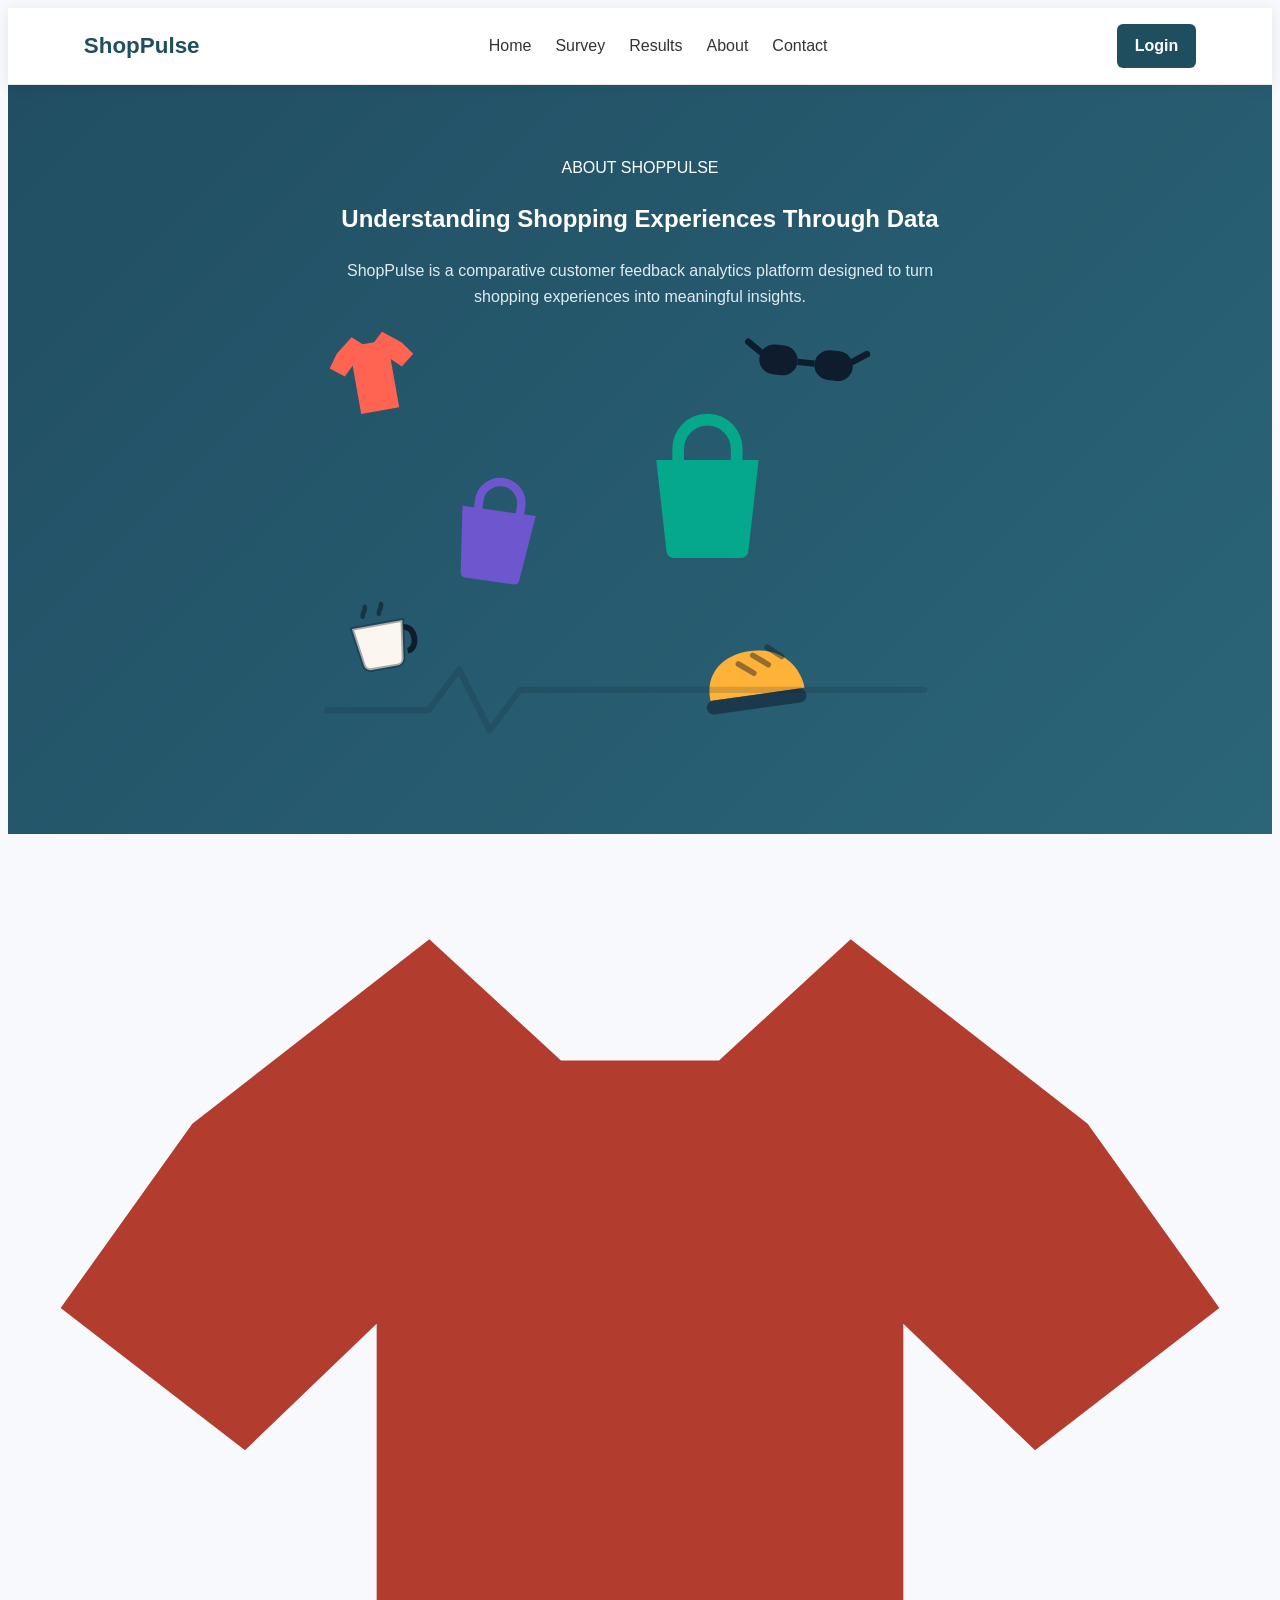
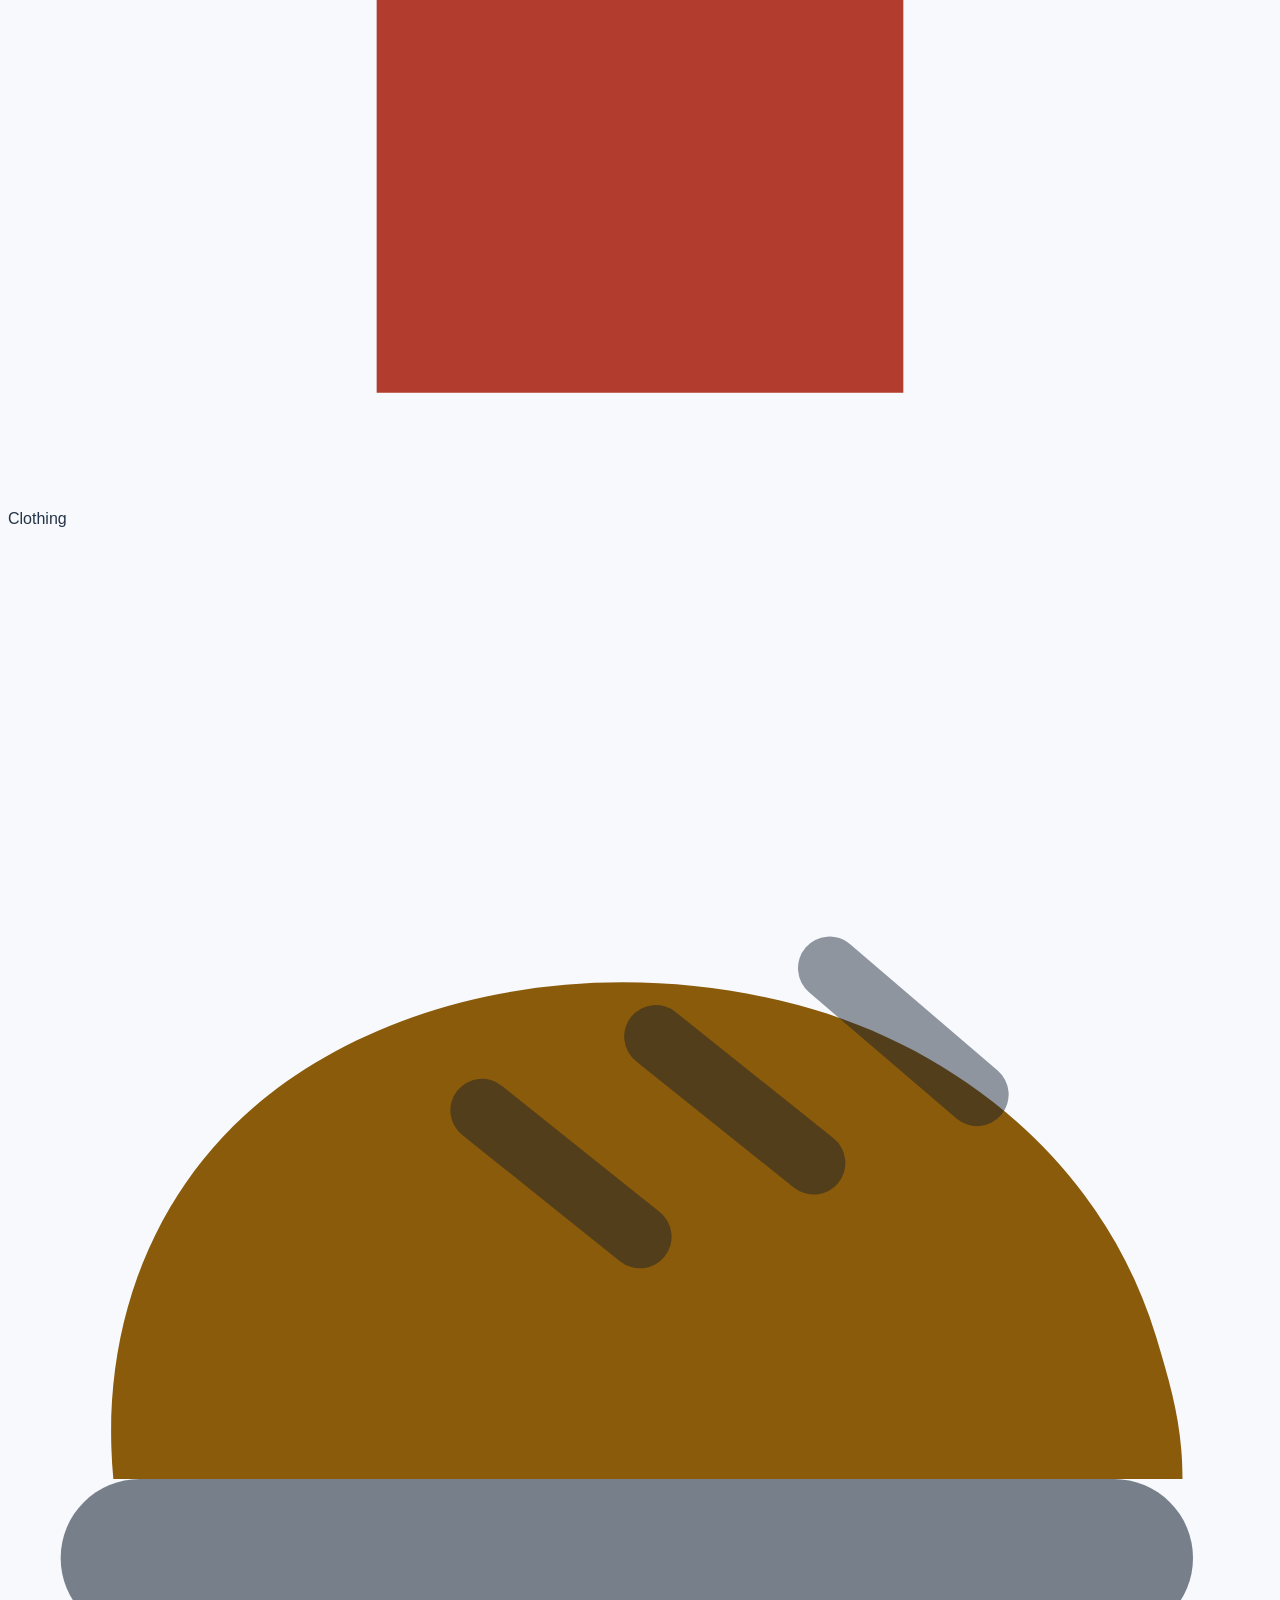
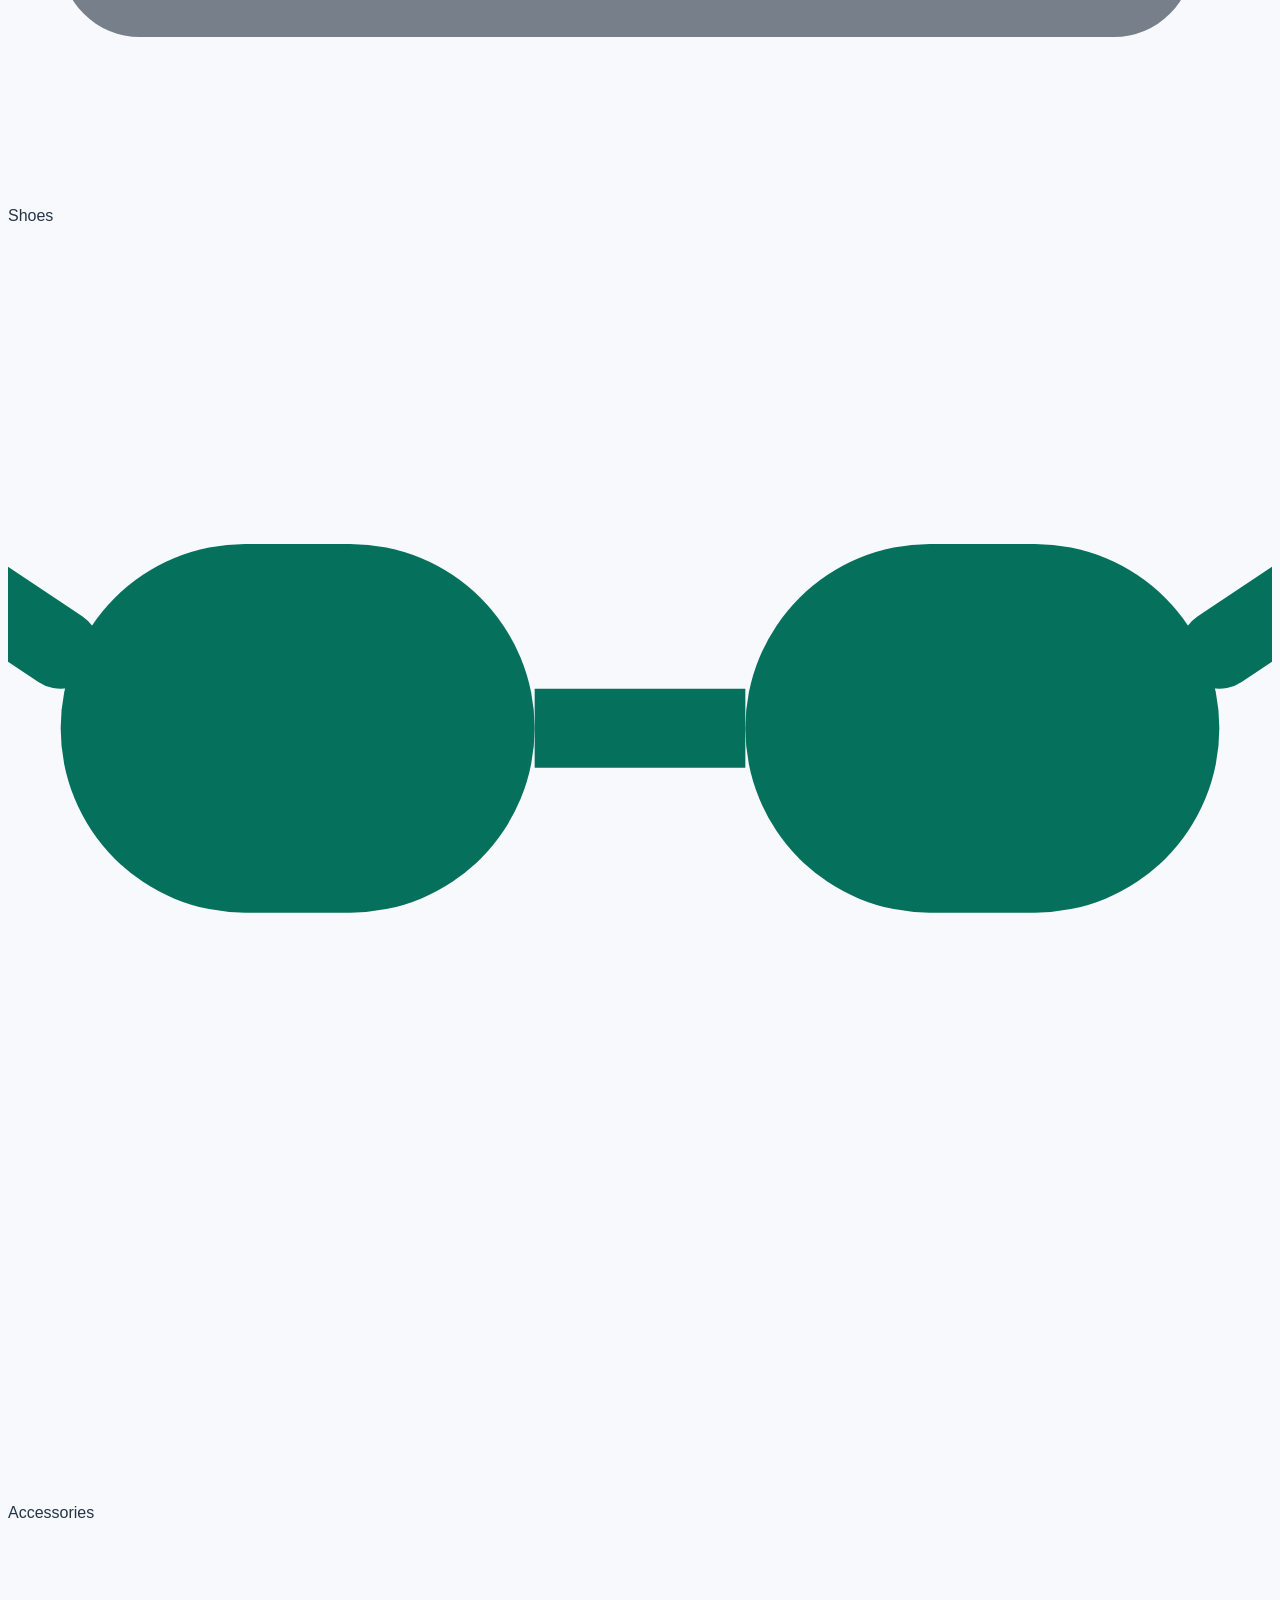
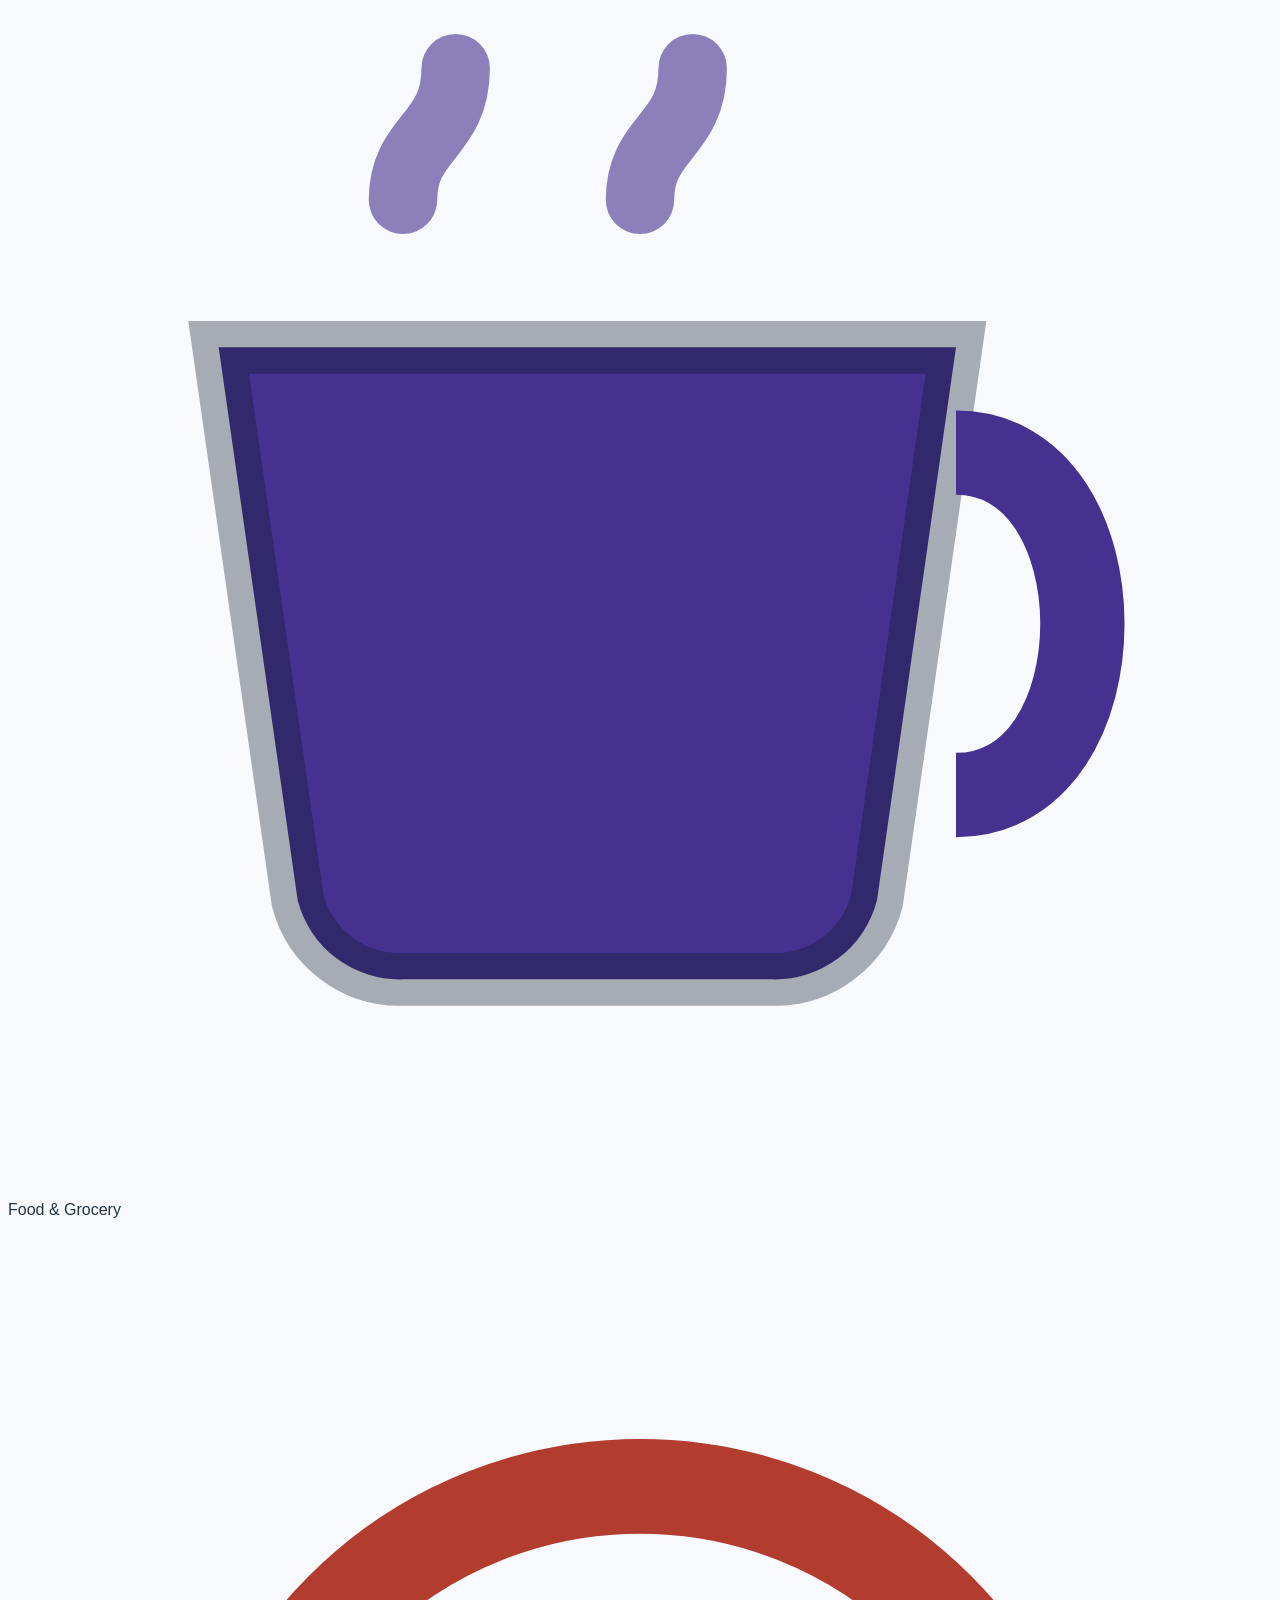
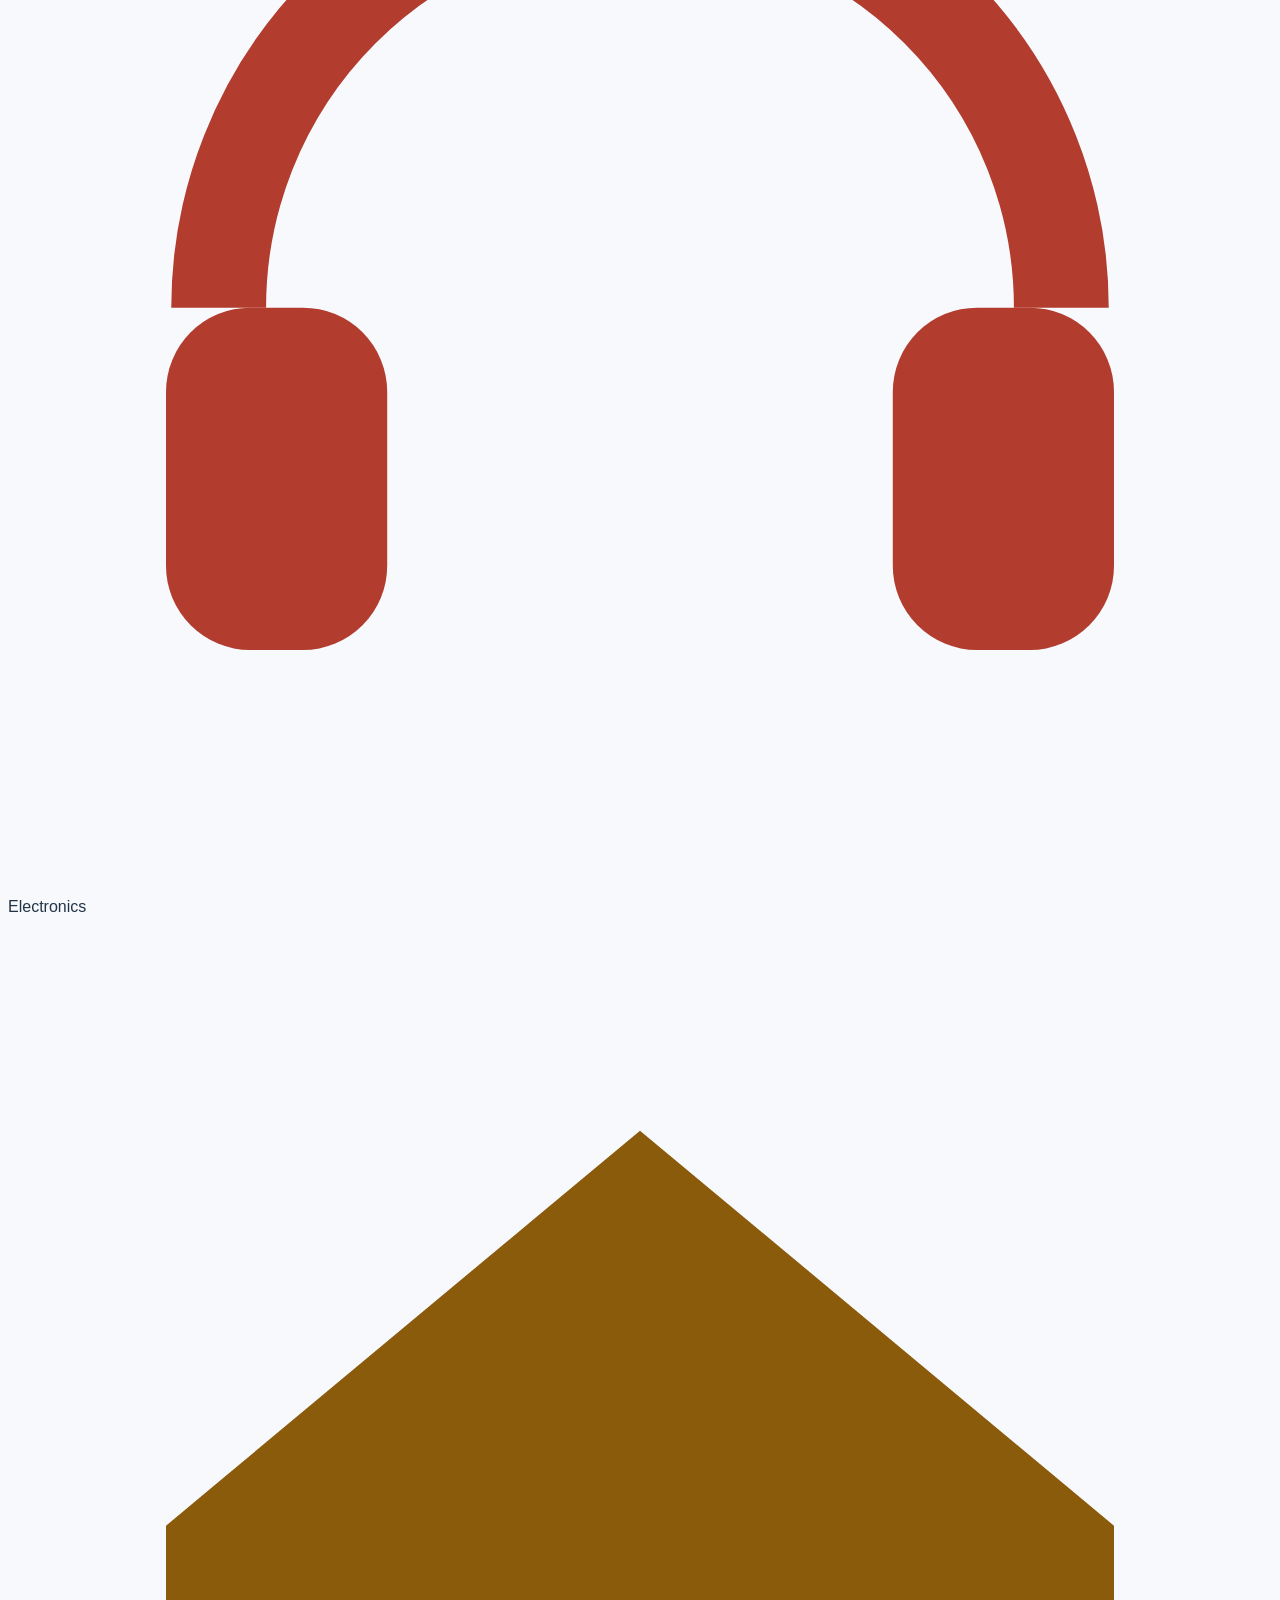
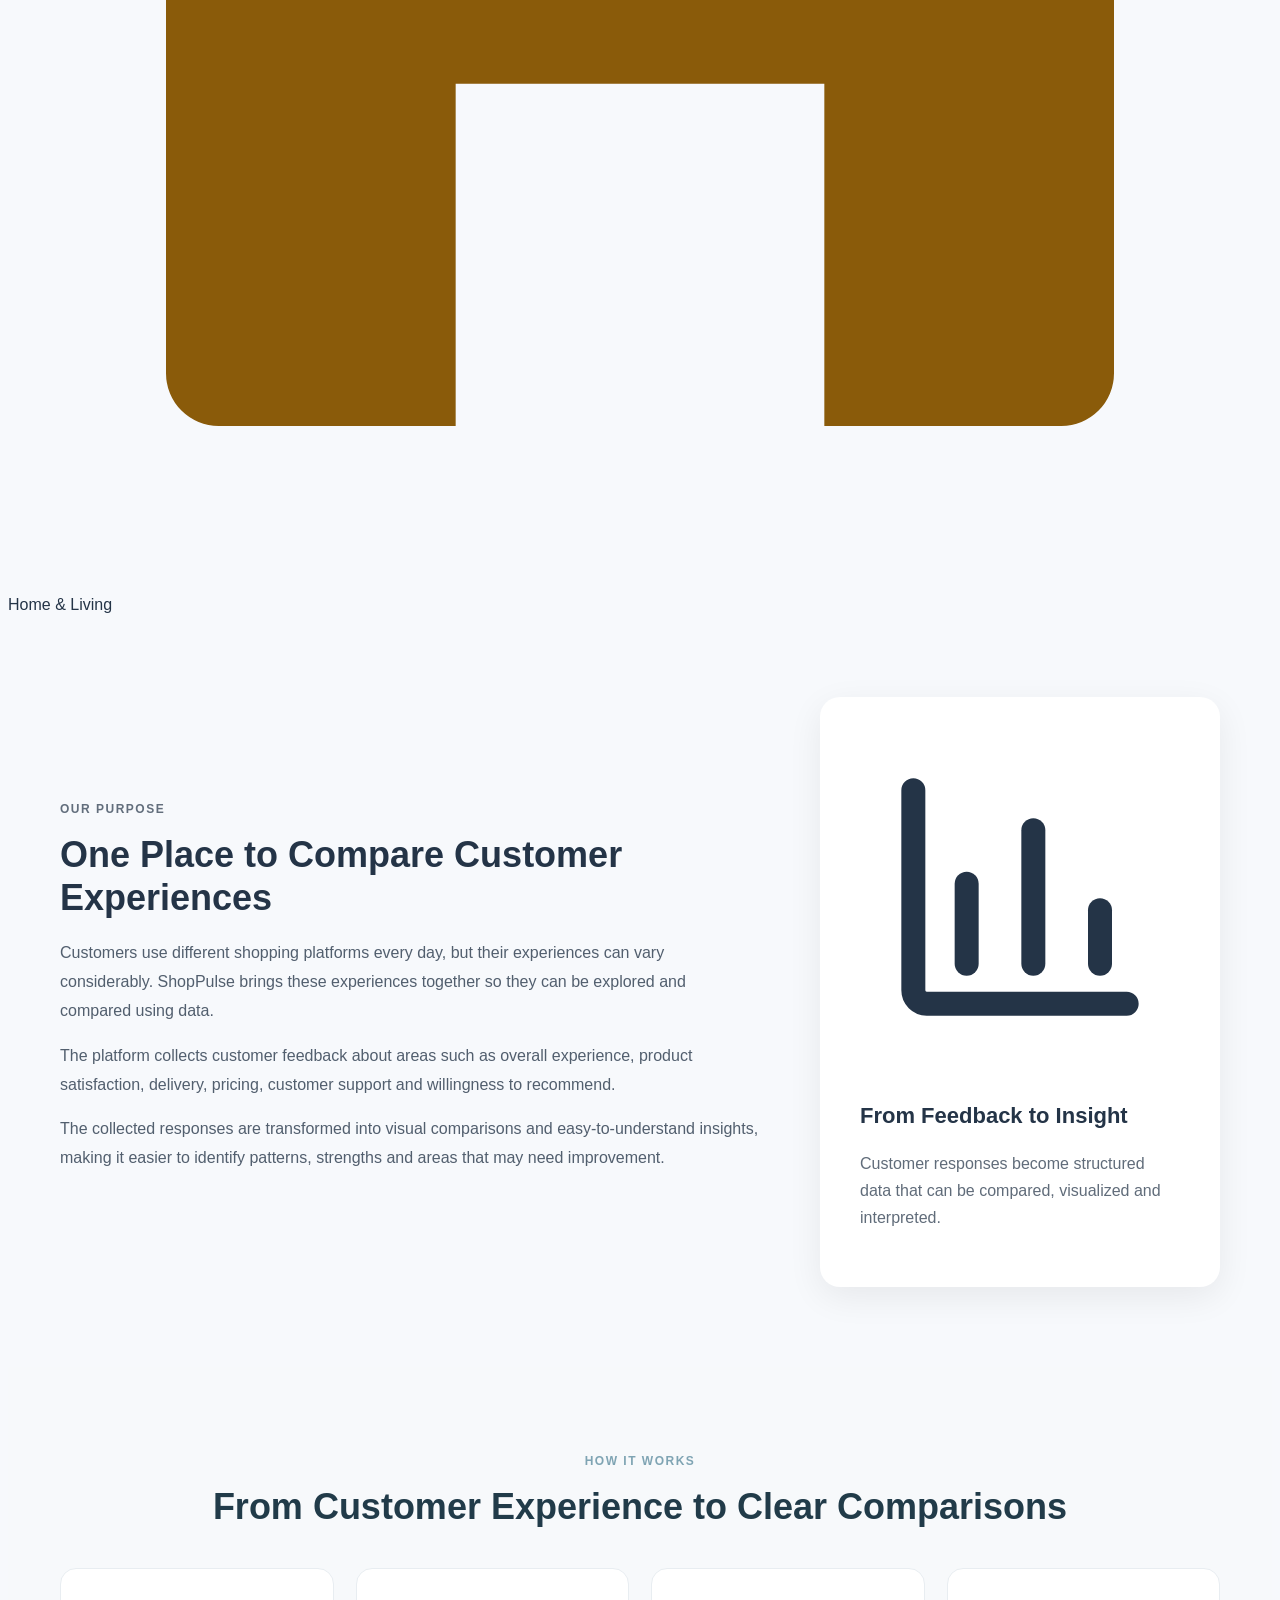
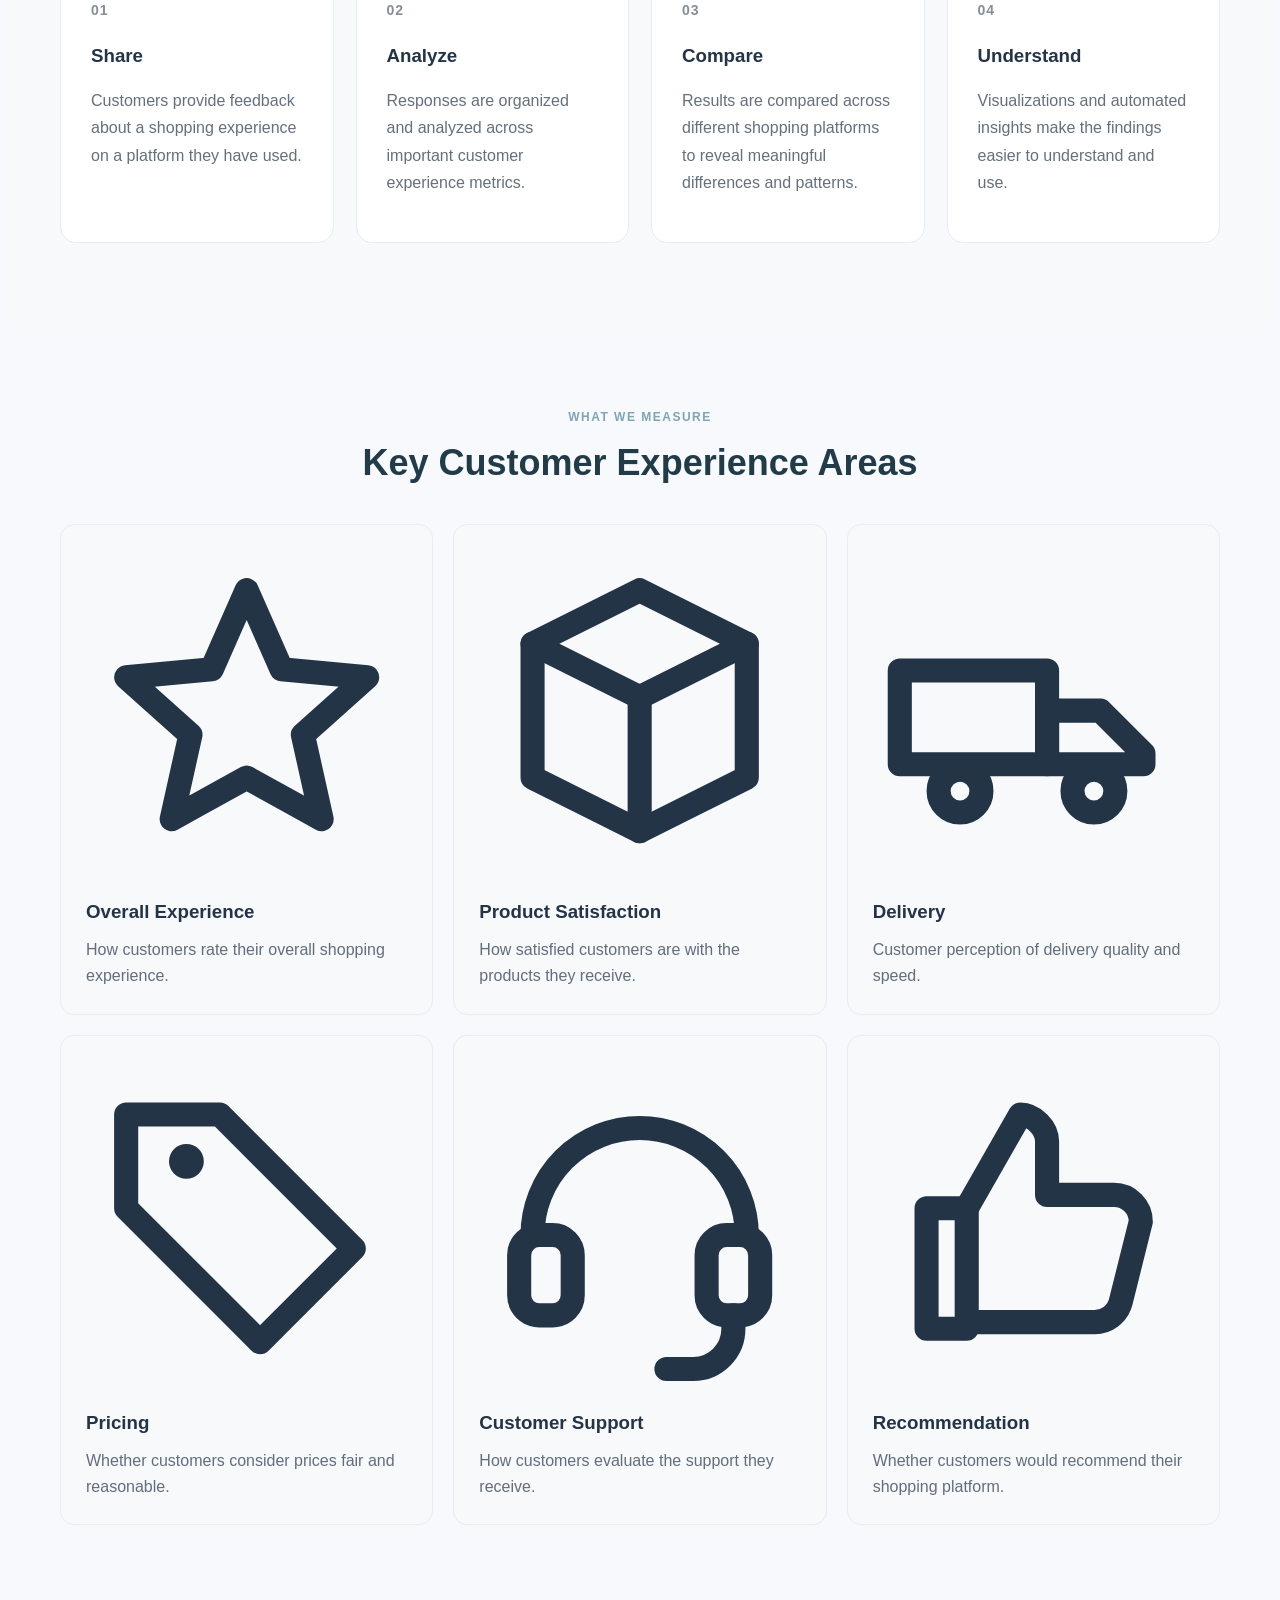
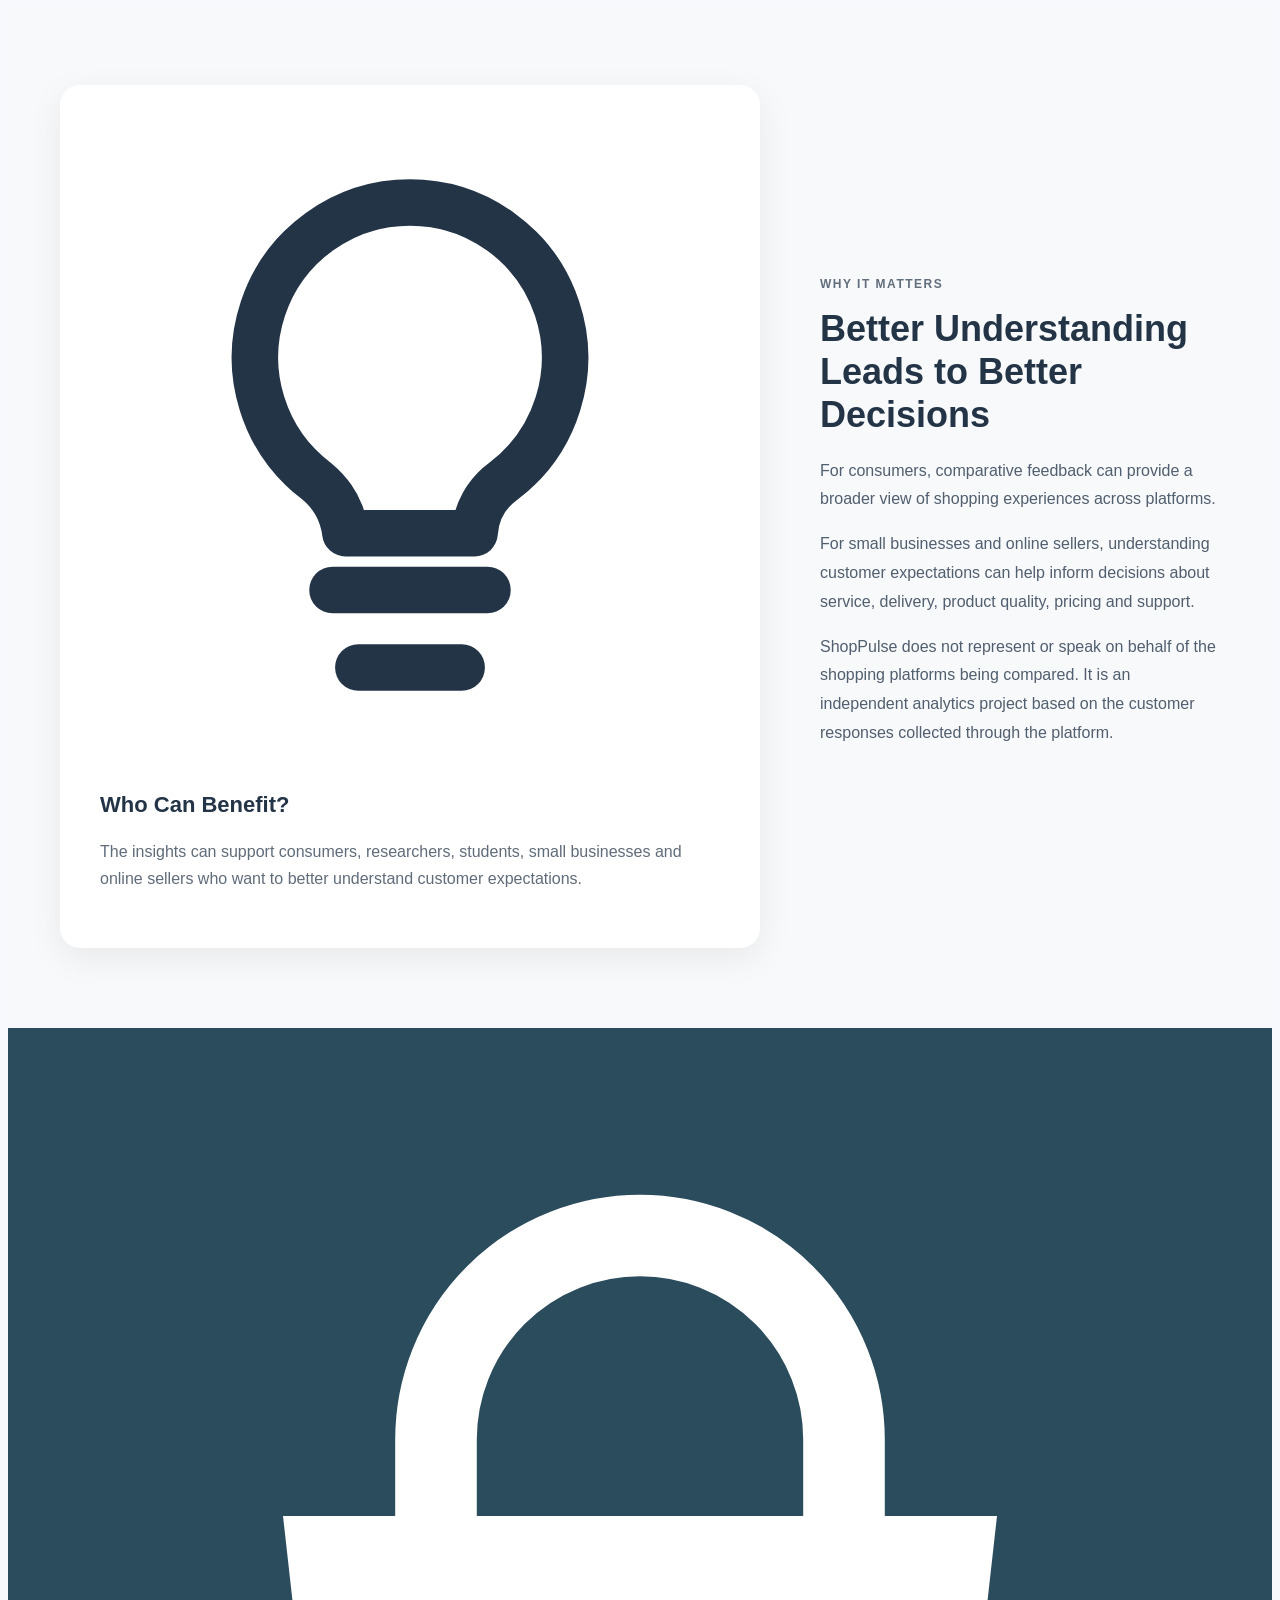
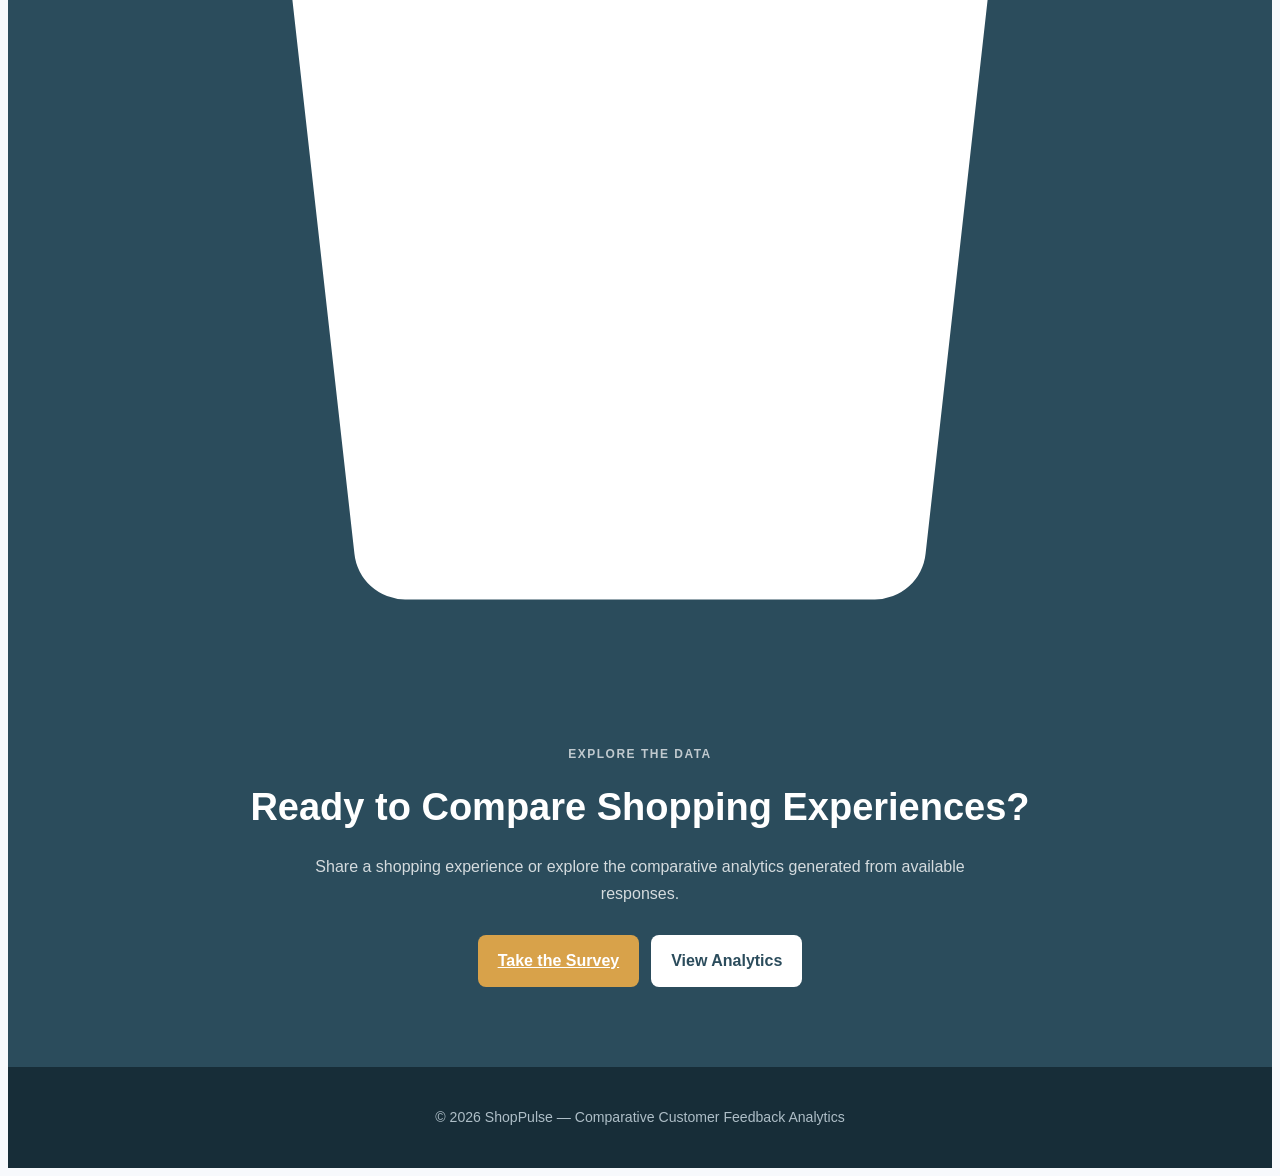
==== commit 6e504779: "Update about.html" ====
--- a/about.html
+++ b/about.html
@@ -1,4 +1,3 @@
-```html
 <!DOCTYPE html>
 <html lang="en">
 <head>
@@ -6,214 +5,50 @@
     <meta name="viewport" content="width=device-width, initial-scale=1.0">
     <title>ShopPulse | About</title>
     <link rel="stylesheet" href="css/styles.css">
-
-    <style>
-        /* =========================
-           SHOPPING HERO ART
-        ========================== */
-
-        .shopping-art {
-            position: relative;
-            width: 360px;
-            height: 230px;
-            margin: auto;
-        }
-
-        .shopping-item {
-            position: absolute;
-            width: 58px;
-            height: 58px;
-            padding: 12px;
-            border-radius: 18px;
-            background: rgba(255,255,255,0.92);
-            box-shadow: 0 10px 25px rgba(15,28,46,0.10);
-            display: flex;
-            align-items: center;
-            justify-content: center;
-            transition: transform 0.3s ease;
-        }
-
-        .shopping-item:hover {
-            transform: translateY(-6px) rotate(3deg);
-        }
-
-        .shopping-item svg {
-            width: 34px;
-            height: 34px;
-        }
-
-        .item-shoe {
-            left: 35px;
-            top: 35px;
-            transform: rotate(-8deg);
-        }
-
-        .item-shirt {
-            left: 145px;
-            top: 10px;
-            transform: rotate(5deg);
-        }
-
-        .item-bag {
-            right: 25px;
-            top: 48px;
-            transform: rotate(-5deg);
-        }
-
-        .item-food {
-            left: 85px;
-            bottom: 25px;
-            transform: rotate(6deg);
-        }
-
-        .item-watch {
-            right: 90px;
-            bottom: 10px;
-            transform: rotate(-7deg);
-        }
-
-        .item-accessory {
-            right: 5px;
-            bottom: 75px;
-            transform: rotate(8deg);
-        }
-
-        .shopping-dots {
-            position: absolute;
-            width: 8px;
-            height: 8px;
-            border-radius: 50%;
-            background: #FFB238;
-        }
-
-        .dot-one {
-            left: 10px;
-            top: 100px;
-        }
-
-        .dot-two {
-            right: 15px;
-            top: 15px;
-            background: #6E56CF;
-        }
-
-        .dot-three {
-            left: 180px;
-            bottom: 0;
-            background: #06A88B;
-        }
-
-        /* =========================
-           SMALL FEATURE ICONS
-        ========================== */
-
-        .mini-shopping-icons {
-            display: flex;
-            gap: 12px;
-            flex-wrap: wrap;
-            margin-top: 25px;
-        }
-
-        .mini-shopping-icon {
-            width: 44px;
-            height: 44px;
-            border-radius: 14px;
-            background: #f7f8fb;
-            display: flex;
-            align-items: center;
-            justify-content: center;
-        }
-
-        .mini-shopping-icon svg {
-            width: 24px;
-            height: 24px;
-        }
-
-        /* =========================
-           SHOPPING CATEGORY CARDS
-        ========================== */
-
-        .shopping-category-grid {
-            display: grid;
-            grid-template-columns: repeat(4, 1fr);
-            gap: 18px;
-            margin-top: 35px;
-        }
-
-        .shopping-category {
-            padding: 22px 15px;
-            text-align: center;
-            background: #fff;
-            border-radius: 18px;
-            box-shadow: 0 8px 25px rgba(15,28,46,0.07);
-            transition: transform 0.25s ease;
-        }
-
-        .shopping-category:hover {
-            transform: translateY(-5px);
-        }
-
-        .shopping-category-icon {
-            width: 52px;
-            height: 52px;
-            margin: 0 auto 12px;
-            border-radius: 16px;
-            display: flex;
-            align-items: center;
-            justify-content: center;
-            background: #f5f6fa;
-        }
-
-        .shopping-category-icon svg {
-            width: 29px;
-            height: 29px;
-        }
-
-        .shopping-category h3 {
-            margin: 0;
-            font-size: 15px;
-        }
-
-        .shopping-category p {
-            margin: 5px 0 0;
-            font-size: 13px;
-            opacity: 0.7;
-        }
-
-        /* =========================
-           RESPONSIVE
-        ========================== */
-
-        @media (max-width: 800px) {
-            .shopping-art {
-                width: 300px;
-                transform: scale(0.85);
-            }
-
-            .shopping-category-grid {
-                grid-template-columns: repeat(2, 1fr);
-            }
-        }
-
-        @media (max-width: 500px) {
-            .shopping-art {
-                transform: scale(0.72);
-                margin-left: -15px;
-            }
-
-            .shopping-category-grid {
-                grid-template-columns: 1fr 1fr;
-                gap: 10px;
-            }
-        }
-    </style>
 </head>
 
 <body>
-
+<svg xmlns:xlink="http://www.w3.org/1999/xlink" style="position:absolute;width:0;height:0;overflow:hidden" aria-hidden="true">
+    <defs>
+        <g id="icon-bag">
+            <path d="M5 8h14l-1.4 12.5a1 1 0 0 1-1 .9H7.4a1 1 0 0 1-1-.9L5 8z"/>
+            <path d="M8 8V6.5a4 4 0 0 1 8 0V8" fill="none" stroke="currentColor" stroke-width="1.6" stroke-linecap="round"/>
+        </g>
+        <g id="icon-shoe">
+            <path d="M2 18c-.3-3.2 1-6.3 4-8 2.6-1.5 6-1.8 9-1 3 .8 5.8 3 6.8 6.3.3 1 .5 1.7.5 2.7H2z"/>
+            <path d="M9 11l3 2.4M12.3 9.6l3 2.4M15.6 8.3l2.8 2.4" stroke="#0F1C2E" stroke-opacity="0.45" stroke-width="1.2" fill="none" stroke-linecap="round"/>
+            <rect x="1" y="18" width="21.5" height="3" rx="1.5" fill="#0F1C2E" fill-opacity="0.55"/>
+        </g>
+        <g id="icon-tee">
+            <path d="M8 2L3.5 5.5 1 9l3.5 2.7L7 9.3V22h10V9.3l2.5 2.4L23 9l-2.5-3.5L16 2l-2.5 2.3h-3L8 2z"/>
+        </g>
+        <g id="icon-sunglasses">
+            <rect x="1" y="6" width="9" height="7" rx="3.5"/>
+            <rect x="14" y="6" width="9" height="7" rx="3.5"/>
+            <path d="M10 9.5h4" stroke="currentColor" stroke-width="1.5" fill="none"/>
+            <path d="M1 8L-2 6M23 8l3-2" stroke="currentColor" stroke-width="1.5" fill="none" stroke-linecap="round"/>
+        </g>
+        <g id="icon-coffee">
+            <path d="M4 8h14l-1.5 10.5A2 2 0 0 1 14.5 20h-7A2 2 0 0 1 5.5 18.5L4 8z" stroke="#0F1C2E" stroke-opacity="0.35" stroke-width="1"/>
+            <path d="M18 10c3.2 0 3.2 6.5 0 6.5" fill="none" stroke="currentColor" stroke-width="1.6"/>
+            <path d="M7.5 5.2C7.5 4 8.5 4 8.5 2.7M12 5.2c0-1.2 1-1.2 1-2.5" stroke="currentColor" stroke-width="1.3" fill="none" stroke-linecap="round" opacity="0.6"/>
+        </g>
+        <g id="icon-headphones">
+            <path d="M4 13a8 8 0 0 1 16 0" fill="none" stroke="currentColor" stroke-width="1.8"/>
+            <rect x="3" y="13" width="4.2" height="6.5" rx="1.6"/>
+            <rect x="16.8" y="13" width="4.2" height="6.5" rx="1.6"/>
+        </g>
+        <g id="icon-house">
+            <path d="M3 11.5L12 4l9 7.5V20a1 1 0 0 1-1 1h-4.5v-6.5h-7V21H4a1 1 0 0 1-1-1v-8.5z"/>
+        </g>
+        <g id="icon-tag">
+            <path d="M3 3h9.5L21 11.5 12.5 20 3 11.5V3z"/>
+            <circle cx="8" cy="8" r="1.7" fill="#fff"/>
+        </g>
+    </defs>
+</svg>
 <header class="simple-nav">
     <a href="index.html" class="simple-logo">ShopPulse</a>
-
     <nav>
         <a href="index.html">Home</a>
         <a href="survey.html">Survey</a>
@@ -221,176 +56,85 @@
         <a href="about.html">About</a>
         <a href="contact.html">Contact</a>
     </nav>
-
     <a href="login.html" class="nav-login">Login</a>
 </header>
 
 
+
 <main>
 
-    <!-- =========================
-         HERO
-    ========================== -->
-
     <section class="page-intro">
-
         <div class="page-intro-inner">
-
             <div>
                 <span>ABOUT SHOPPULSE</span>
-
-                <h1>
-                    Understanding Shopping Experiences Through Data
-                </h1>
-
-                <p>
-                    ShopPulse is a comparative customer feedback analytics
-                    platform designed to turn shopping experiences into
-                    meaningful insights.
-                </p>
-
-                <div class="mini-shopping-icons">
-
-                    <!-- Shoe -->
-                    <div class="mini-shopping-icon">
-                        <svg viewBox="0 0 24 24" fill="none"
-                             stroke="currentColor" stroke-width="1.8"
-                             stroke-linecap="round" stroke-linejoin="round">
-                            <path d="M3 17c3 0 5-2 7-6l3 3c2 2 4 2 8 2v4H3z"/>
-                            <path d="M10 11l2 2"/>
-                        </svg>
-                    </div>
-
-                    <!-- Shirt -->
-                    <div class="mini-shopping-icon">
-                        <svg viewBox="0 0 24 24" fill="none"
-                             stroke="currentColor" stroke-width="1.8"
-                             stroke-linecap="round" stroke-linejoin="round">
-                            <path d="M8 4l4 2 4-2 4 3-3 4-2-2v11H9V9l-2 2-3-4z"/>
-                        </svg>
-                    </div>
-
-                    <!-- Shopping Bag -->
-                    <div class="mini-shopping-icon">
-                        <svg viewBox="0 0 24 24" fill="none"
-                             stroke="currentColor" stroke-width="1.8"
-                             stroke-linecap="round" stroke-linejoin="round">
-                            <path d="M5 8h14l-1 12H6L5 8z"/>
-                            <path d="M9 8V6a3 3 0 0 1 6 0v2"/>
-                        </svg>
-                    </div>
-
-                    <!-- Food -->
-                    <div class="mini-shopping-icon">
-                        <svg viewBox="0 0 24 24" fill="none"
-                             stroke="currentColor" stroke-width="1.8"
-                             stroke-linecap="round" stroke-linejoin="round">
-                            <path d="M5 3v8"/>
-                            <path d="M3 3v5a2 2 0 0 0 4 0V3"/>
-                            <path d="M5 10v11"/>
-                            <path d="M14 3v18"/>
-                            <path d="M14 3c4 1 5 5 0 7"/>
-                        </svg>
-                    </div>
-
-                </div>
-            </div>
-
-
-            <!-- Small Shopping Illustration -->
-
-            <div class="shopping-art">
-
-                <div class="shopping-dots dot-one"></div>
-                <div class="shopping-dots dot-two"></div>
-                <div class="shopping-dots dot-three"></div>
-
-                <!-- Shoe -->
-                <div class="shopping-item item-shoe">
-                    <svg viewBox="0 0 24 24" fill="none"
-                         stroke="#6E56CF" stroke-width="1.8"
-                         stroke-linecap="round" stroke-linejoin="round">
-                        <path d="M3 17c3 0 5-2 7-6l3 3c2 2 4 2 8 2v4H3z"/>
-                        <path d="M10 11l2 2"/>
-                    </svg>
-                </div>
-
-                <!-- Shirt -->
-                <div class="shopping-item item-shirt">
-                    <svg viewBox="0 0 24 24" fill="none"
-                         stroke="#06A88B" stroke-width="1.8"
-                         stroke-linecap="round" stroke-linejoin="round">
-                        <path d="M8 4l4 2 4-2 4 3-3 4-2-2v11H9V9l-2 2-3-4z"/>
-                    </svg>
-                </div>
-
-                <!-- Bag -->
-                <div class="shopping-item item-bag">
-                    <svg viewBox="0 0 24 24" fill="none"
-                         stroke="#FFB238" stroke-width="1.8"
-                         stroke-linecap="round" stroke-linejoin="round">
-                        <path d="M5 8h14l-1 12H6L5 8z"/>
-                        <path d="M9 8V6a3 3 0 0 1 6 0v2"/>
-                    </svg>
-                </div>
-
-                <!-- Food -->
-                <div class="shopping-item item-food">
-                    <svg viewBox="0 0 24 24" fill="none"
-                         stroke="#FF6452" stroke-width="1.8"
-                         stroke-linecap="round" stroke-linejoin="round">
-                        <path d="M5 3v8"/>
-                        <path d="M3 3v5a2 2 0 0 0 4 0V3"/>
-                        <path d="M5 10v11"/>
-                        <path d="M14 3v18"/>
-                        <path d="M14 3c4 1 5 5 0 7"/>
-                    </svg>
-                </div>
-
-                <!-- Watch / Accessory -->
-                <div class="shopping-item item-watch">
-                    <svg viewBox="0 0 24 24" fill="none"
-                         stroke="#6E56CF" stroke-width="1.8"
-                         stroke-linecap="round" stroke-linejoin="round">
-                        <circle cx="12" cy="12" r="7"/>
-                        <path d="M12 9v3l2 2"/>
-                        <path d="M9 2h6"/>
-                        <path d="M9 22h6"/>
-                    </svg>
-                </div>
-
-                <!-- Accessory -->
-                <div class="shopping-item item-accessory">
-                    <svg viewBox="0 0 24 24" fill="none"
-                         stroke="#FF6452" stroke-width="1.8"
-                         stroke-linecap="round" stroke-linejoin="round">
-                        <circle cx="12" cy="8" r="4"/>
-                        <path d="M6 21c0-4 2-6 6-6s6 2 6 6"/>
-                    </svg>
-                </div>
-
-            </div>
-
-        </div>
-
-    </section>
-
-
-    <!-- =========================
-         PURPOSE
-    ========================== -->
+                <h1>Understanding Shopping Experiences Through Data</h1>
+                <p>
+                    ShopPulse is a comparative customer feedback analytics platform
+                    designed to turn shopping experiences into meaningful insights.
+                </p>
+            </div>
+
+            <svg class="hero-art" viewBox="0 0 320 220" xmlns="http://www.w3.org/2000/svg" aria-hidden="true">
+                <use xlink:href="#icon-bag" transform="translate(150,45) scale(3.6)" fill="#06A88B" style="color:#06A88B"/>
+                <use xlink:href="#icon-bag" transform="translate(58,78) scale(2.6) rotate(8,12,12)" fill="#6E56CF" style="color:#6E56CF"/>
+                <use xlink:href="#icon-shoe" transform="translate(188,148) scale(2.3) rotate(-8,12,12)" fill="#FFB238" style="color:#FFB238"/>
+                <use xlink:href="#icon-tee" transform="translate(6,8) scale(1.9) rotate(-10,12,12)" fill="#FF6452" style="color:#FF6452"/>
+                <use xlink:href="#icon-sunglasses" transform="translate(216,6) scale(2.1) rotate(6,12,12)" fill="#0F1C2E" style="color:#0F1C2E"/>
+                <use xlink:href="#icon-coffee" transform="translate(12,140) scale(1.8) rotate(-10,12,12)" fill="#FBF6EF" style="color:#0F1C2E"/>
+                <polyline points="6,197 56,197 71,177 86,207 101,187 300,187" fill="none" stroke="#0F1C2E" stroke-opacity="0.16" stroke-width="3" stroke-linecap="round" stroke-linejoin="round"/>
+            </svg>
+        </div>
+    </section>
+
+    <section class="category-strip">
+        <div class="category-grid">
+            <div class="category-item">
+                <div class="category-icon cat-coral">
+                    <svg viewBox="0 0 24 24"><use xlink:href="#icon-tee" fill="#B23D2F" style="color:#B23D2F"/></svg>
+                </div>
+                <span>Clothing</span>
+            </div>
+            <div class="category-item">
+                <div class="category-icon cat-amber">
+                    <svg viewBox="0 0 24 24"><use xlink:href="#icon-shoe" fill="#8A5B0A" style="color:#8A5B0A"/></svg>
+                </div>
+                <span>Shoes</span>
+            </div>
+            <div class="category-item">
+                <div class="category-icon cat-teal">
+                    <svg viewBox="0 0 24 24"><use xlink:href="#icon-sunglasses" fill="#05715D" style="color:#05715D"/></svg>
+                </div>
+                <span>Accessories</span>
+            </div>
+            <div class="category-item">
+                <div class="category-icon cat-violet">
+                    <svg viewBox="0 0 24 24"><use xlink:href="#icon-coffee" fill="#45318F" style="color:#45318F"/></svg>
+                </div>
+                <span>Food &amp; Grocery</span>
+            </div>
+            <div class="category-item">
+                <div class="category-icon cat-coral">
+                    <svg viewBox="0 0 24 24"><use xlink:href="#icon-headphones" fill="#B23D2F" style="color:#B23D2F"/></svg>
+                </div>
+                <span>Electronics</span>
+            </div>
+            <div class="category-item">
+                <div class="category-icon cat-amber">
+                    <svg viewBox="0 0 24 24"><use xlink:href="#icon-house" fill="#8A5B0A" style="color:#8A5B0A"/></svg>
+                </div>
+                <span>Home &amp; Living</span>
+            </div>
+        </div>
+    </section>
 
     <section class="about-section">
 
         <div class="about-content">
 
             <div class="about-text">
-
                 <span>OUR PURPOSE</span>
 
-                <h2>
-                    One Place to Compare Customer Experiences
-                </h2>
+                <h2>One Place to Compare Customer Experiences</h2>
 
                 <p>
                     Customers use different shopping platforms every day,
@@ -411,155 +155,34 @@
                     easier to identify patterns, strengths and areas that
                     may need improvement.
                 </p>
-
-            </div>
-
+            </div>
 
             <div class="about-card">
-
                 <div class="about-card-icon">
-                    <svg viewBox="0 0 24 24" fill="none"
-                         stroke="currentColor" stroke-width="1.8"
-                         stroke-linecap="round" stroke-linejoin="round">
+                    <svg viewBox="0 0 24 24" fill="none" stroke="currentColor" stroke-width="1.8" stroke-linecap="round" stroke-linejoin="round" aria-hidden="true">
                         <path d="M4 4v15a1 1 0 0 0 1 1h15"/>
                         <line x1="8" y1="17" x2="8" y2="11"/>
                         <line x1="13" y1="17" x2="13" y2="7"/>
                         <line x1="18" y1="17" x2="18" y2="13"/>
                     </svg>
                 </div>
-
                 <h3>From Feedback to Insight</h3>
-
                 <p>
                     Customer responses become structured data that can be
                     compared, visualized and interpreted.
                 </p>
-
-            </div>
-
-        </div>
-
-    </section>
-
-
-    <!-- =========================
-         SHOPPING CATEGORIES
-    ========================== -->
+            </div>
+
+        </div>
+
+    </section>
 
     <section class="about-section light-section">
 
         <div class="section-heading">
-
-            <span>SHOPPING EXPERIENCES</span>
-
-            <h2>
-                What Customers Shop For
-            </h2>
-
-            <p>
-                ShopPulse can capture customer experiences across different
-                shopping categories.
-            </p>
-
-        </div>
-
-
-        <div class="shopping-category-grid">
-
-            <!-- Clothes -->
-            <div class="shopping-category">
-
-                <div class="shopping-category-icon">
-                    <svg viewBox="0 0 24 24" fill="none"
-                         stroke="#6E56CF" stroke-width="1.8"
-                         stroke-linecap="round" stroke-linejoin="round">
-                        <path d="M8 4l4 2 4-2 4 3-3 4-2-2v11H9V9l-2 2-3-4z"/>
-                    </svg>
-                </div>
-
-                <h3>Clothing</h3>
-                <p>Fashion & apparel</p>
-
-            </div>
-
-
-            <!-- Shoes -->
-            <div class="shopping-category">
-
-                <div class="shopping-category-icon">
-                    <svg viewBox="0 0 24 24" fill="none"
-                         stroke="#06A88B" stroke-width="1.8"
-                         stroke-linecap="round" stroke-linejoin="round">
-                        <path d="M3 17c3 0 5-2 7-6l3 3c2 2 4 2 8 2v4H3z"/>
-                        <path d="M10 11l2 2"/>
-                    </svg>
-                </div>
-
-                <h3>Shoes</h3>
-                <p>Footwear & sneakers</p>
-
-            </div>
-
-
-            <!-- Accessories -->
-            <div class="shopping-category">
-
-                <div class="shopping-category-icon">
-                    <svg viewBox="0 0 24 24" fill="none"
-                         stroke="#FF6452" stroke-width="1.8"
-                         stroke-linecap="round" stroke-linejoin="round">
-                        <circle cx="12" cy="8" r="4"/>
-                        <path d="M6 21c0-4 2-6 6-6s6 2 6 6"/>
-                    </svg>
-                </div>
-
-                <h3>Accessories</h3>
-                <p>Bags, watches & more</p>
-
-            </div>
-
-
-            <!-- Food -->
-            <div class="shopping-category">
-
-                <div class="shopping-category-icon">
-                    <svg viewBox="0 0 24 24" fill="none"
-                         stroke="#FFB238" stroke-width="1.8"
-                         stroke-linecap="round" stroke-linejoin="round">
-                        <path d="M5 3v8"/>
-                        <path d="M3 3v5a2 2 0 0 0 4 0V3"/>
-                        <path d="M5 10v11"/>
-                        <path d="M14 3v18"/>
-                        <path d="M14 3c4 1 5 5 0 7"/>
-                    </svg>
-                </div>
-
-                <h3>Food</h3>
-                <p>Groceries & meals</p>
-
-            </div>
-
-        </div>
-
-    </section>
-
-
-    <!-- =========================
-         HOW IT WORKS
-    ========================== -->
-
-    <section class="about-section">
-
-        <div class="section-heading">
-
             <span>HOW IT WORKS</span>
-
-            <h2>
-                From Customer Experience to Clear Comparisons
-            </h2>
-
-        </div>
-
+            <h2>From Customer Experience to Clear Comparisons</h2>
+        </div>
 
         <div class="about-steps">
 
@@ -603,105 +226,113 @@
 
     </section>
 
-
-    <!-- =========================
-         WHAT WE MEASURE
-    ========================== -->
+    <section class="about-section">
+
+        <div class="section-heading">
+            <span>WHAT WE MEASURE</span>
+            <h2>Key Customer Experience Areas</h2>
+        </div>
+
+        <div class="metric-grid">
+
+            <div class="metric-card">
+                <div class="metric-icon">
+                    <svg viewBox="0 0 24 24" fill="none" stroke="currentColor" stroke-width="1.8" stroke-linecap="round" stroke-linejoin="round" aria-hidden="true">
+                        <path d="M12 3l2.6 5.9 6.4.6-4.8 4.3 1.4 6.3L12 17l-5.6 3.1 1.4-6.3L3 9.5l6.4-.6L12 3z"/>
+                    </svg>
+                </div>
+                <h3>Overall Experience</h3>
+                <p>How customers rate their overall shopping experience.</p>
+            </div>
+
+            <div class="metric-card">
+                <div class="metric-icon">
+                    <svg viewBox="0 0 24 24" fill="none" stroke="currentColor" stroke-width="1.8" stroke-linecap="round" stroke-linejoin="round" aria-hidden="true">
+                        <path d="M12 3 4 7v10l8 4 8-4V7z"/>
+                        <path d="M4 7l8 4 8-4"/>
+                        <line x1="12" y1="11" x2="12" y2="21"/>
+                    </svg>
+                </div>
+                <h3>Product Satisfaction</h3>
+                <p>How satisfied customers are with the products they receive.</p>
+            </div>
+
+            <div class="metric-card">
+                <div class="metric-icon">
+                    <svg viewBox="0 0 24 24" fill="none" stroke="currentColor" stroke-width="1.8" stroke-linecap="round" stroke-linejoin="round" aria-hidden="true">
+                        <rect x="2" y="9" width="11" height="7"/>
+                        <path d="M13 12h4l3.2 3.2V16H13z"/>
+                        <circle cx="6.5" cy="18" r="1.6"/>
+                        <circle cx="16.5" cy="18" r="1.6"/>
+                    </svg>
+                </div>
+                <h3>Delivery</h3>
+                <p>Customer perception of delivery quality and speed.</p>
+            </div>
+
+            <div class="metric-card">
+                <div class="metric-icon">
+                    <svg viewBox="0 0 24 24" fill="none" stroke="currentColor" stroke-width="1.8" stroke-linecap="round" stroke-linejoin="round" aria-hidden="true">
+                        <path d="M3 11V4h7l10 10-7 7L3 11z"/>
+                        <circle cx="7.5" cy="7.5" r="1.3" fill="currentColor" stroke="none"/>
+                    </svg>
+                </div>
+                <h3>Pricing</h3>
+                <p>Whether customers consider prices fair and reasonable.</p>
+            </div>
+
+            <div class="metric-card">
+                <div class="metric-icon">
+                    <svg viewBox="0 0 24 24" fill="none" stroke="currentColor" stroke-width="1.8" stroke-linecap="round" stroke-linejoin="round" aria-hidden="true">
+                        <path d="M4 13a8 8 0 0 1 16 0"/>
+                        <rect x="3" y="13" width="4" height="6" rx="1.5"/>
+                        <rect x="17" y="13" width="4" height="6" rx="1.5"/>
+                        <path d="M19 19v1a3 3 0 0 1-3 3h-2"/>
+                    </svg>
+                </div>
+                <h3>Customer Support</h3>
+                <p>How customers evaluate the support they receive.</p>
+            </div>
+
+            <div class="metric-card">
+                <div class="metric-icon">
+                    <svg viewBox="0 0 24 24" fill="none" stroke="currentColor" stroke-width="1.8" stroke-linecap="round" stroke-linejoin="round" aria-hidden="true">
+                        <path d="M7 11v9H4v-9h3z"/>
+                        <path d="M7 11l4-7c1 0 2 1 2 2v4h5a2 2 0 0 1 2 2l-1.5 6a2 2 0 0 1-2 1.5H7"/>
+                    </svg>
+                </div>
+                <h3>Recommendation</h3>
+                <p>Whether customers would recommend their shopping platform.</p>
+            </div>
+
+        </div>
+
+    </section>
 
     <section class="about-section light-section">
 
-        <div class="section-heading">
-
-            <span>WHAT WE MEASURE</span>
-
-            <h2>
-                Key Customer Experience Areas
-            </h2>
-
-        </div>
-
-
-        <div class="metric-grid">
-
-            <div class="metric-card">
-                <h3>⭐ Overall Experience</h3>
-                <p>
-                    How customers rate their overall shopping experience.
-                </p>
-            </div>
-
-            <div class="metric-card">
-                <h3>📦 Product Satisfaction</h3>
-                <p>
-                    How satisfied customers are with the products they receive.
-                </p>
-            </div>
-
-            <div class="metric-card">
-                <h3>🚚 Delivery</h3>
-                <p>
-                    Customer perception of delivery quality and speed.
-                </p>
-            </div>
-
-            <div class="metric-card">
-                <h3>🏷️ Pricing</h3>
-                <p>
-                    Whether customers consider prices fair and reasonable.
-                </p>
-            </div>
-
-            <div class="metric-card">
-                <h3>🎧 Customer Support</h3>
-                <p>
-                    How customers evaluate the support they receive.
-                </p>
-            </div>
-
-            <div class="metric-card">
-                <h3>👍 Recommendation</h3>
-                <p>
-                    Whether customers would recommend their shopping platform.
-                </p>
-            </div>
-
-        </div>
-
-    </section>
-
-
-    <!-- =========================
-         WHY IT MATTERS
-    ========================== -->
-
-    <section class="about-section">
-
         <div class="about-content">
 
             <div class="about-card">
-
                 <div class="about-card-icon">
-                    💡
-                </div>
-
+                    <svg viewBox="0 0 24 24" fill="none" stroke="currentColor" stroke-width="1.8" stroke-linecap="round" stroke-linejoin="round" aria-hidden="true">
+                        <path d="M9 18h6"/>
+                        <path d="M10 21h4"/>
+                        <path d="M12 3a6 6 0 0 0-3.6 10.8c.6.5 1 1.2 1.1 2h5a2.7 2.7 0 0 1 1.1-2A6 6 0 0 0 12 3z"/>
+                    </svg>
+                </div>
                 <h3>Who Can Benefit?</h3>
-
                 <p>
                     The insights can support consumers, researchers, students,
                     small businesses and online sellers who want to better
                     understand customer expectations.
                 </p>
-
-            </div>
-
+            </div>
 
             <div class="about-text">
-
                 <span>WHY IT MATTERS</span>
 
-                <h2>
-                    Better Understanding Leads to Better Decisions
-                </h2>
+                <h2>Better Understanding Leads to Better Decisions</h2>
 
                 <p>
                     For consumers, comparative feedback can provide a broader
@@ -720,25 +351,21 @@
                     analytics project based on the customer responses collected
                     through the platform.
                 </p>
-
-            </div>
-
-        </div>
-
-    </section>
-
-
-    <!-- =========================
-         CTA
-    ========================== -->
+            </div>
+
+        </div>
+
+    </section>
 
     <section class="about-cta">
 
+        <svg class="cta-art" viewBox="0 0 24 24" aria-hidden="true">
+            <use xlink:href="#icon-bag" fill="currentColor" style="color:inherit"/>
+        </svg>
+
         <span>EXPLORE THE DATA</span>
 
-        <h2>
-            Ready to Compare Shopping Experiences?
-        </h2>
+        <h2>Ready to Compare Shopping Experiences?</h2>
 
         <p>
             Share a shopping experience or explore the comparative analytics
@@ -746,31 +373,19 @@
         </p>
 
         <div class="cta-buttons">
-
-            <a href="survey.html" class="primary-button">
-                Take the Survey
-            </a>
-
-            <a href="results.html" class="secondary-button">
-                View Analytics
-            </a>
-
+            <a href="survey.html" class="primary-button">Take the Survey</a>
+            <a href="results.html" class="secondary-button">View Analytics</a>
         </div>
 
     </section>
 
 </main>
 
-
 <footer class="footer">
-    <p>
-        &copy; 2026 ShopPulse — Comparative Customer Feedback Analytics
-    </p>
+    <p>&copy; 2026 ShopPulse — Comparative Customer Feedback Analytics</p>
 </footer>
-
 
 <script src="js/app.js"></script>
 
 </body>
 </html>
-```
--- a/css/styles.css
+++ b/css/styles.css
@@ -1,4 +1,5 @@
-﻿/* =========================================================
+```css
+/* =========================================================
    ShopPulse - Main Stylesheet
    Customer Feedback Analytics Platform
    ========================================================= */
@@ -97,7 +98,7 @@
     align-items: center;
     justify-content: center;
 
-    background-image: url("../assets/survyback.png");
+    background-image: none;
     background-size: cover;
     background-position: center;
     color: #ffffff;
@@ -450,6 +451,7 @@
     }
 
 }
+
 /* =========================================================
    SURVEY PAGE
    ========================================================= */
@@ -465,9 +467,8 @@
     color: #ffffff;
     text-align: center;
 
-    background:
-        linear-gradient(rgba(25, 61, 77, 0.88), rgba(25, 61, 77, 0.88)),
-        url("../assets/survyback.png") center/cover;
+    /* Removed survyback.png */
+    background: linear-gradient(135deg, #214e63, #2b6578);
 }
 
 .page-intro > div {
@@ -689,11 +690,13 @@
     }
 
 }
+
 /* Updated ShopPulse positioning */
 
 .feature-card:nth-child(1) .feature-icon::after {
     content: "";
 }
+
 /* =========================================================
    PURPOSE / COMPARISON SECTION
    ========================================================= */
@@ -777,6 +780,7 @@
     }
 
 }
+
 /* ================================
    ANALYTICS DASHBOARD
 ================================ */
@@ -1010,6 +1014,7 @@
         flex-direction: column;
         align-items: flex-start;
     }
+
 }
 
 @media (max-width: 600px) {
@@ -1029,7 +1034,9 @@
     .insights-card {
         padding: 20px;
     }
-}
+
+}
+
 /* ================================
    ABOUT PAGE
 ================================ */
@@ -1205,6 +1212,7 @@
     .metric-grid {
         grid-template-columns: repeat(2, 1fr);
     }
+
 }
 
 @media (max-width: 600px) {
@@ -1227,7 +1235,9 @@
     .about-card {
         padding: 28px;
     }
-}
+
+}
+
 /* ================================
    CONTACT PAGE
 ================================ */
@@ -1370,6 +1380,7 @@
     }
 
 }
+
 /* ================================
    AUTHENTICATION
 ================================ */
@@ -1489,7 +1500,10 @@
 
 }
 
-/* Simple ShopPulse Navigation */
+/* =========================================================
+   SIMPLE SHOPPULSE NAVIGATION
+   ========================================================= */
+
 .simple-nav {
     display: flex;
     align-items: center;
@@ -1533,6 +1547,7 @@
 }
 
 @media (max-width: 768px) {
+
     .simple-nav {
         flex-wrap: wrap;
         justify-content: center;
@@ -1544,4 +1559,6 @@
         flex-wrap: wrap;
         gap: 14px;
     }
-}
+
+}
+```
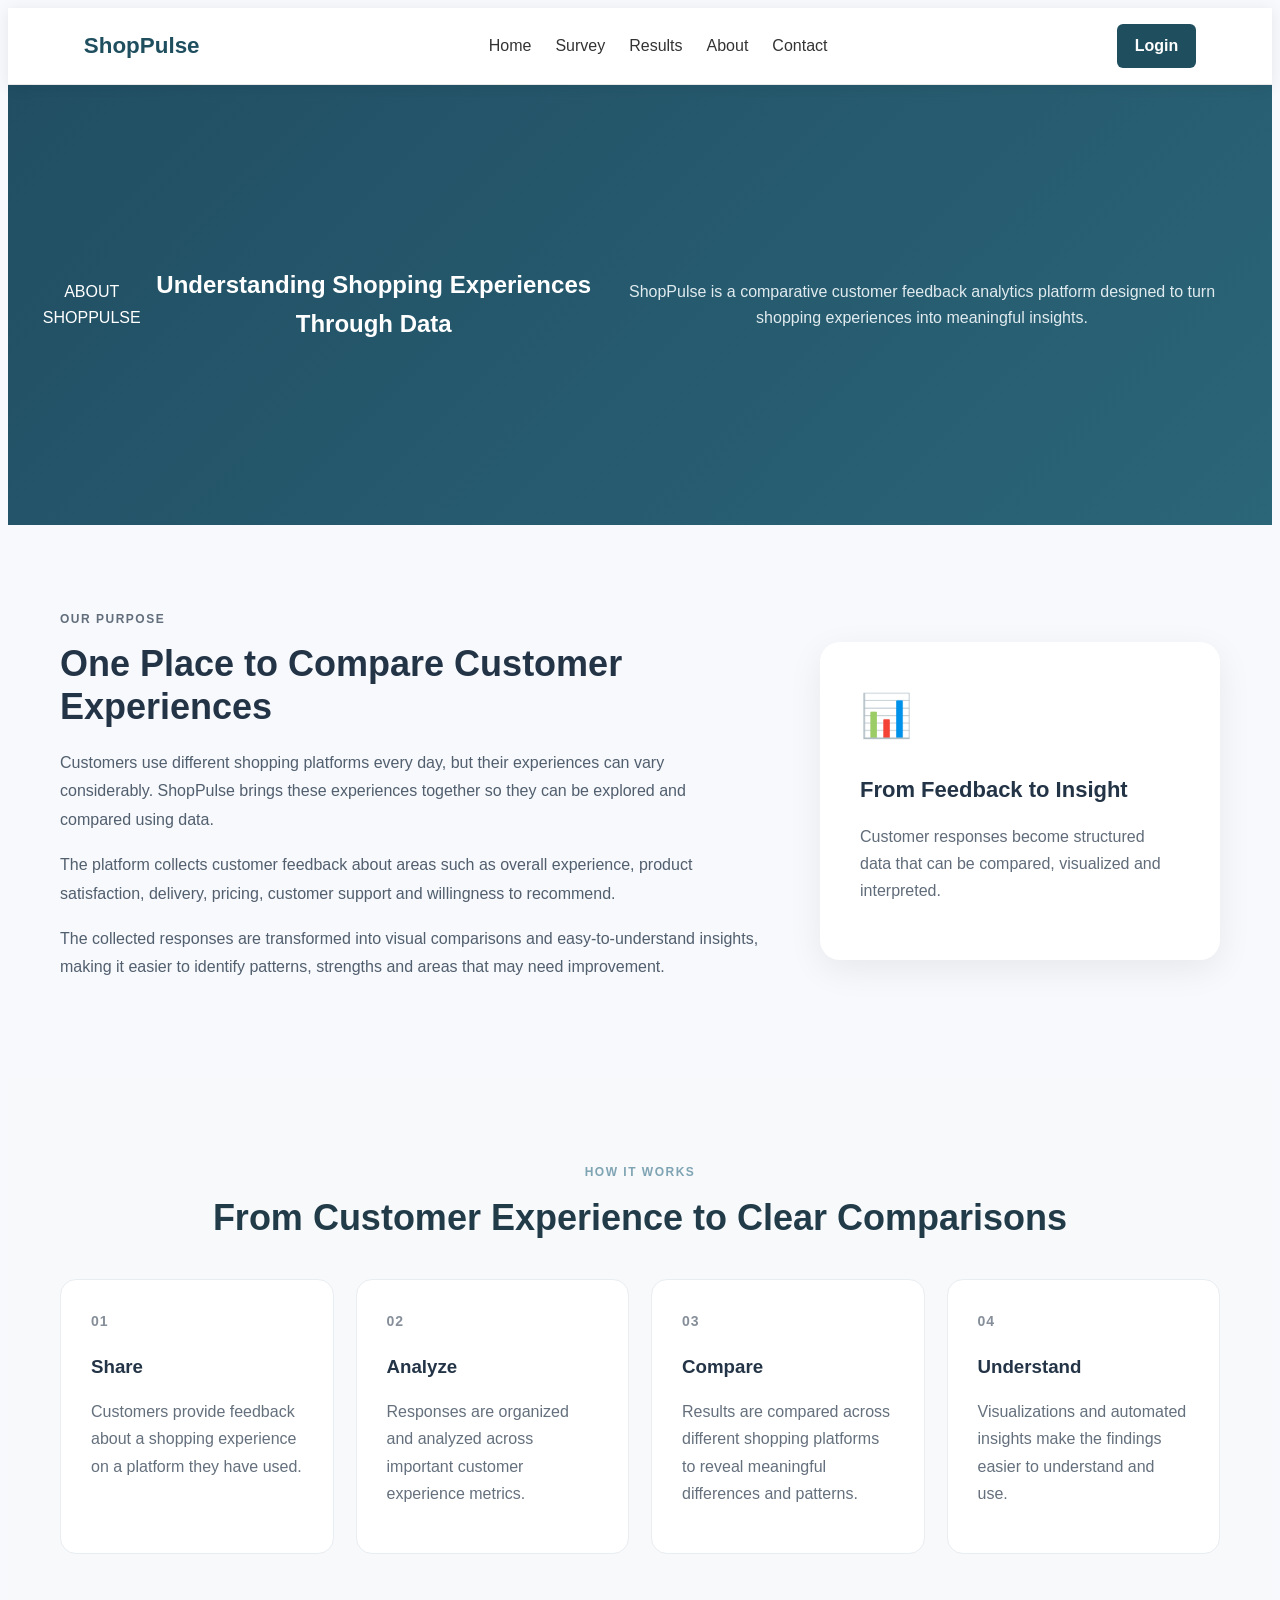
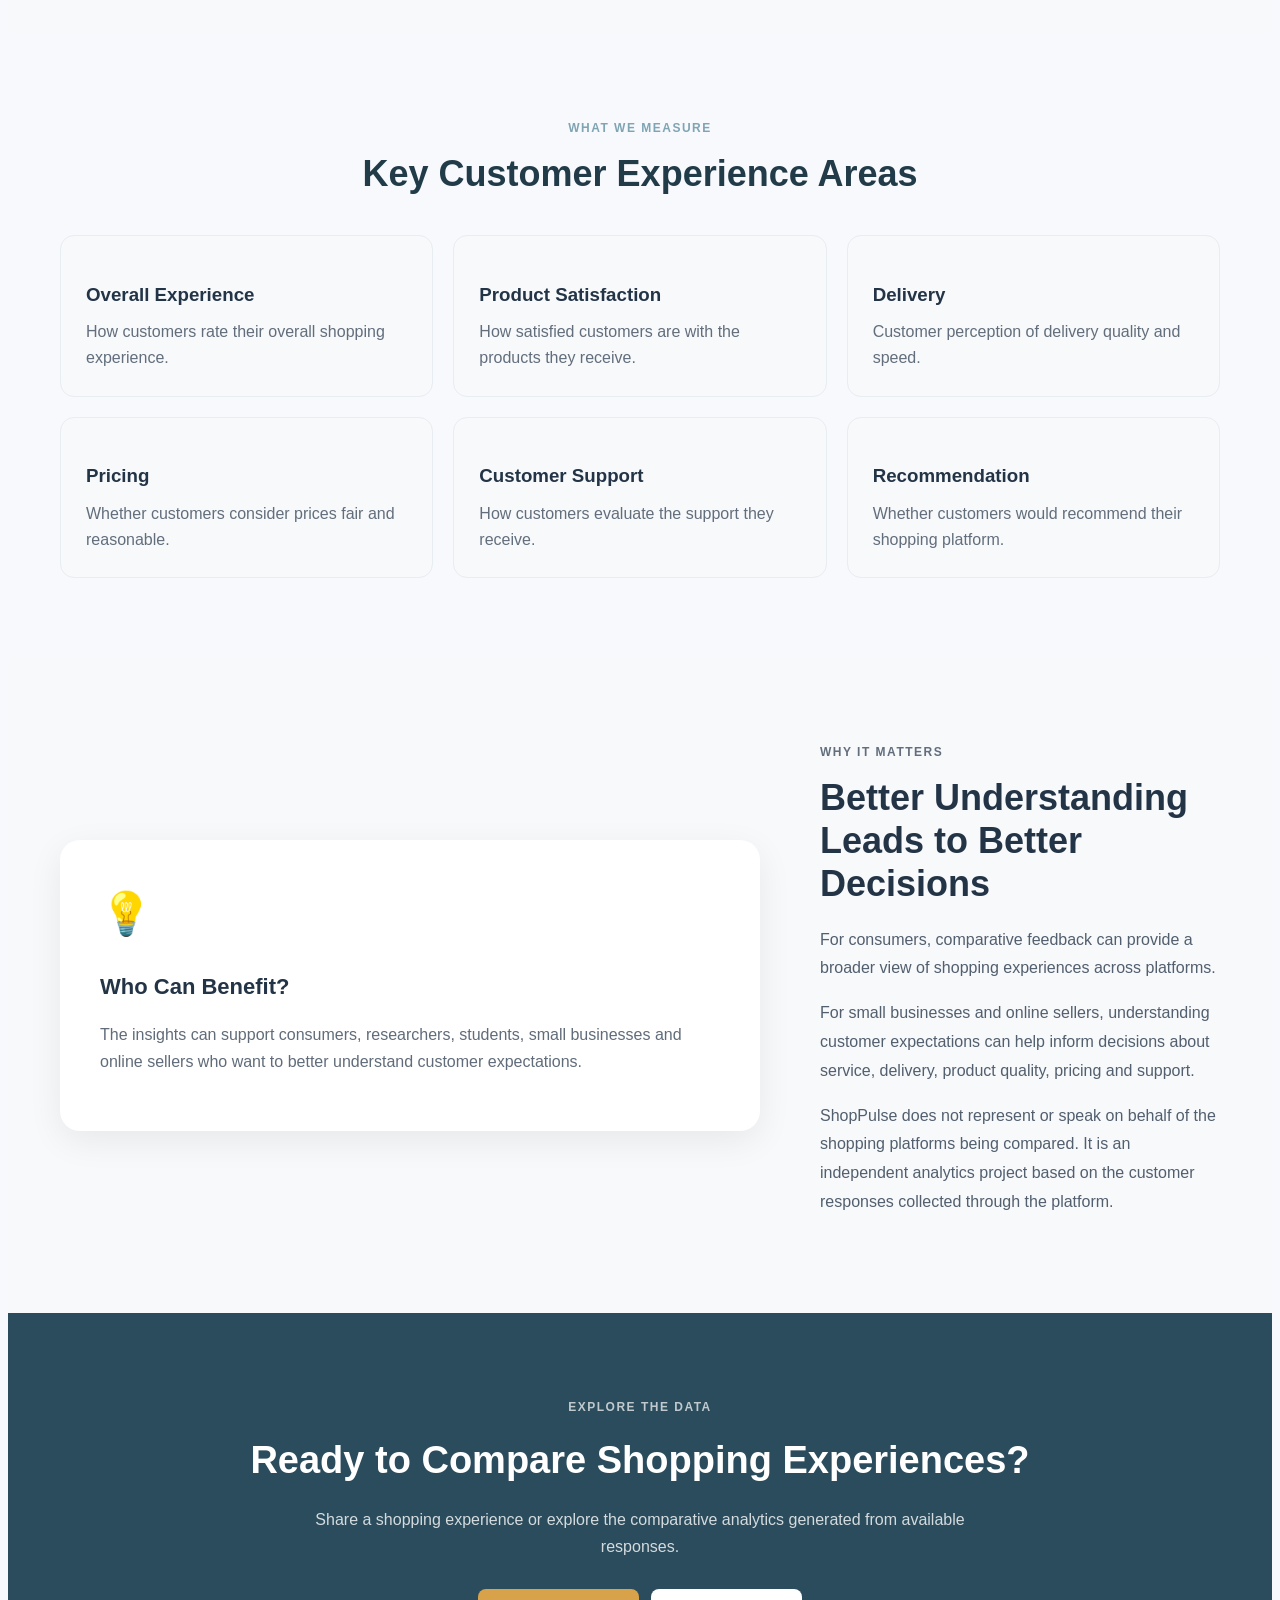
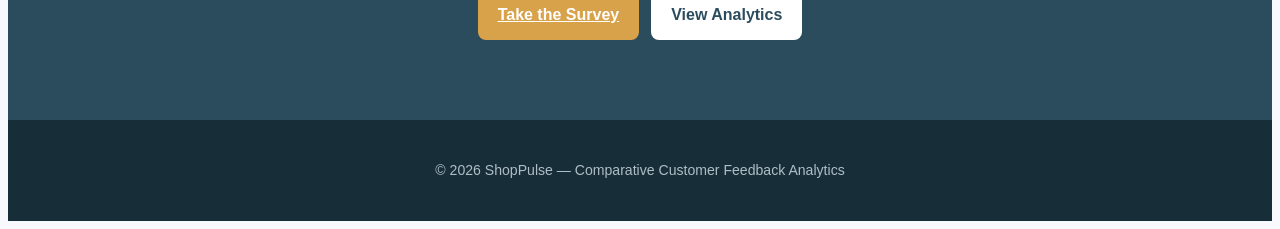
==== commit caceb82e: "Update about.html" ====
--- a/about.html
+++ b/about.html
@@ -1,4 +1,4 @@
-<!DOCTYPE html>
+﻿<!DOCTYPE html>
 <html lang="en">
 <head>
     <meta charset="UTF-8">
@@ -8,45 +8,6 @@
 </head>
 
 <body>
-<svg xmlns:xlink="http://www.w3.org/1999/xlink" style="position:absolute;width:0;height:0;overflow:hidden" aria-hidden="true">
-    <defs>
-        <g id="icon-bag">
-            <path d="M5 8h14l-1.4 12.5a1 1 0 0 1-1 .9H7.4a1 1 0 0 1-1-.9L5 8z"/>
-            <path d="M8 8V6.5a4 4 0 0 1 8 0V8" fill="none" stroke="currentColor" stroke-width="1.6" stroke-linecap="round"/>
-        </g>
-        <g id="icon-shoe">
-            <path d="M2 18c-.3-3.2 1-6.3 4-8 2.6-1.5 6-1.8 9-1 3 .8 5.8 3 6.8 6.3.3 1 .5 1.7.5 2.7H2z"/>
-            <path d="M9 11l3 2.4M12.3 9.6l3 2.4M15.6 8.3l2.8 2.4" stroke="#0F1C2E" stroke-opacity="0.45" stroke-width="1.2" fill="none" stroke-linecap="round"/>
-            <rect x="1" y="18" width="21.5" height="3" rx="1.5" fill="#0F1C2E" fill-opacity="0.55"/>
-        </g>
-        <g id="icon-tee">
-            <path d="M8 2L3.5 5.5 1 9l3.5 2.7L7 9.3V22h10V9.3l2.5 2.4L23 9l-2.5-3.5L16 2l-2.5 2.3h-3L8 2z"/>
-        </g>
-        <g id="icon-sunglasses">
-            <rect x="1" y="6" width="9" height="7" rx="3.5"/>
-            <rect x="14" y="6" width="9" height="7" rx="3.5"/>
-            <path d="M10 9.5h4" stroke="currentColor" stroke-width="1.5" fill="none"/>
-            <path d="M1 8L-2 6M23 8l3-2" stroke="currentColor" stroke-width="1.5" fill="none" stroke-linecap="round"/>
-        </g>
-        <g id="icon-coffee">
-            <path d="M4 8h14l-1.5 10.5A2 2 0 0 1 14.5 20h-7A2 2 0 0 1 5.5 18.5L4 8z" stroke="#0F1C2E" stroke-opacity="0.35" stroke-width="1"/>
-            <path d="M18 10c3.2 0 3.2 6.5 0 6.5" fill="none" stroke="currentColor" stroke-width="1.6"/>
-            <path d="M7.5 5.2C7.5 4 8.5 4 8.5 2.7M12 5.2c0-1.2 1-1.2 1-2.5" stroke="currentColor" stroke-width="1.3" fill="none" stroke-linecap="round" opacity="0.6"/>
-        </g>
-        <g id="icon-headphones">
-            <path d="M4 13a8 8 0 0 1 16 0" fill="none" stroke="currentColor" stroke-width="1.8"/>
-            <rect x="3" y="13" width="4.2" height="6.5" rx="1.6"/>
-            <rect x="16.8" y="13" width="4.2" height="6.5" rx="1.6"/>
-        </g>
-        <g id="icon-house">
-            <path d="M3 11.5L12 4l9 7.5V20a1 1 0 0 1-1 1h-4.5v-6.5h-7V21H4a1 1 0 0 1-1-1v-8.5z"/>
-        </g>
-        <g id="icon-tag">
-            <path d="M3 3h9.5L21 11.5 12.5 20 3 11.5V3z"/>
-            <circle cx="8" cy="8" r="1.7" fill="#fff"/>
-        </g>
-    </defs>
-</svg>
 <header class="simple-nav">
     <a href="index.html" class="simple-logo">ShopPulse</a>
     <nav>
@@ -64,67 +25,12 @@
 <main>
 
     <section class="page-intro">
-        <div class="page-intro-inner">
-            <div>
-                <span>ABOUT SHOPPULSE</span>
-                <h1>Understanding Shopping Experiences Through Data</h1>
-                <p>
-                    ShopPulse is a comparative customer feedback analytics platform
-                    designed to turn shopping experiences into meaningful insights.
-                </p>
-            </div>
-
-            <svg class="hero-art" viewBox="0 0 320 220" xmlns="http://www.w3.org/2000/svg" aria-hidden="true">
-                <use xlink:href="#icon-bag" transform="translate(150,45) scale(3.6)" fill="#06A88B" style="color:#06A88B"/>
-                <use xlink:href="#icon-bag" transform="translate(58,78) scale(2.6) rotate(8,12,12)" fill="#6E56CF" style="color:#6E56CF"/>
-                <use xlink:href="#icon-shoe" transform="translate(188,148) scale(2.3) rotate(-8,12,12)" fill="#FFB238" style="color:#FFB238"/>
-                <use xlink:href="#icon-tee" transform="translate(6,8) scale(1.9) rotate(-10,12,12)" fill="#FF6452" style="color:#FF6452"/>
-                <use xlink:href="#icon-sunglasses" transform="translate(216,6) scale(2.1) rotate(6,12,12)" fill="#0F1C2E" style="color:#0F1C2E"/>
-                <use xlink:href="#icon-coffee" transform="translate(12,140) scale(1.8) rotate(-10,12,12)" fill="#FBF6EF" style="color:#0F1C2E"/>
-                <polyline points="6,197 56,197 71,177 86,207 101,187 300,187" fill="none" stroke="#0F1C2E" stroke-opacity="0.16" stroke-width="3" stroke-linecap="round" stroke-linejoin="round"/>
-            </svg>
-        </div>
-    </section>
-
-    <section class="category-strip">
-        <div class="category-grid">
-            <div class="category-item">
-                <div class="category-icon cat-coral">
-                    <svg viewBox="0 0 24 24"><use xlink:href="#icon-tee" fill="#B23D2F" style="color:#B23D2F"/></svg>
-                </div>
-                <span>Clothing</span>
-            </div>
-            <div class="category-item">
-                <div class="category-icon cat-amber">
-                    <svg viewBox="0 0 24 24"><use xlink:href="#icon-shoe" fill="#8A5B0A" style="color:#8A5B0A"/></svg>
-                </div>
-                <span>Shoes</span>
-            </div>
-            <div class="category-item">
-                <div class="category-icon cat-teal">
-                    <svg viewBox="0 0 24 24"><use xlink:href="#icon-sunglasses" fill="#05715D" style="color:#05715D"/></svg>
-                </div>
-                <span>Accessories</span>
-            </div>
-            <div class="category-item">
-                <div class="category-icon cat-violet">
-                    <svg viewBox="0 0 24 24"><use xlink:href="#icon-coffee" fill="#45318F" style="color:#45318F"/></svg>
-                </div>
-                <span>Food &amp; Grocery</span>
-            </div>
-            <div class="category-item">
-                <div class="category-icon cat-coral">
-                    <svg viewBox="0 0 24 24"><use xlink:href="#icon-headphones" fill="#B23D2F" style="color:#B23D2F"/></svg>
-                </div>
-                <span>Electronics</span>
-            </div>
-            <div class="category-item">
-                <div class="category-icon cat-amber">
-                    <svg viewBox="0 0 24 24"><use xlink:href="#icon-house" fill="#8A5B0A" style="color:#8A5B0A"/></svg>
-                </div>
-                <span>Home &amp; Living</span>
-            </div>
-        </div>
+        <span>ABOUT SHOPPULSE</span>
+        <h1>Understanding Shopping Experiences Through Data</h1>
+        <p>
+            ShopPulse is a comparative customer feedback analytics platform
+            designed to turn shopping experiences into meaningful insights.
+        </p>
     </section>
 
     <section class="about-section">
@@ -158,14 +64,7 @@
             </div>
 
             <div class="about-card">
-                <div class="about-card-icon">
-                    <svg viewBox="0 0 24 24" fill="none" stroke="currentColor" stroke-width="1.8" stroke-linecap="round" stroke-linejoin="round" aria-hidden="true">
-                        <path d="M4 4v15a1 1 0 0 0 1 1h15"/>
-                        <line x1="8" y1="17" x2="8" y2="11"/>
-                        <line x1="13" y1="17" x2="13" y2="7"/>
-                        <line x1="18" y1="17" x2="18" y2="13"/>
-                    </svg>
-                </div>
+                <div class="about-card-icon">📊</div>
                 <h3>From Feedback to Insight</h3>
                 <p>
                     Customer responses become structured data that can be
@@ -236,71 +135,31 @@
         <div class="metric-grid">
 
             <div class="metric-card">
-                <div class="metric-icon">
-                    <svg viewBox="0 0 24 24" fill="none" stroke="currentColor" stroke-width="1.8" stroke-linecap="round" stroke-linejoin="round" aria-hidden="true">
-                        <path d="M12 3l2.6 5.9 6.4.6-4.8 4.3 1.4 6.3L12 17l-5.6 3.1 1.4-6.3L3 9.5l6.4-.6L12 3z"/>
-                    </svg>
-                </div>
                 <h3>Overall Experience</h3>
                 <p>How customers rate their overall shopping experience.</p>
             </div>
 
             <div class="metric-card">
-                <div class="metric-icon">
-                    <svg viewBox="0 0 24 24" fill="none" stroke="currentColor" stroke-width="1.8" stroke-linecap="round" stroke-linejoin="round" aria-hidden="true">
-                        <path d="M12 3 4 7v10l8 4 8-4V7z"/>
-                        <path d="M4 7l8 4 8-4"/>
-                        <line x1="12" y1="11" x2="12" y2="21"/>
-                    </svg>
-                </div>
                 <h3>Product Satisfaction</h3>
                 <p>How satisfied customers are with the products they receive.</p>
             </div>
 
             <div class="metric-card">
-                <div class="metric-icon">
-                    <svg viewBox="0 0 24 24" fill="none" stroke="currentColor" stroke-width="1.8" stroke-linecap="round" stroke-linejoin="round" aria-hidden="true">
-                        <rect x="2" y="9" width="11" height="7"/>
-                        <path d="M13 12h4l3.2 3.2V16H13z"/>
-                        <circle cx="6.5" cy="18" r="1.6"/>
-                        <circle cx="16.5" cy="18" r="1.6"/>
-                    </svg>
-                </div>
                 <h3>Delivery</h3>
                 <p>Customer perception of delivery quality and speed.</p>
             </div>
 
             <div class="metric-card">
-                <div class="metric-icon">
-                    <svg viewBox="0 0 24 24" fill="none" stroke="currentColor" stroke-width="1.8" stroke-linecap="round" stroke-linejoin="round" aria-hidden="true">
-                        <path d="M3 11V4h7l10 10-7 7L3 11z"/>
-                        <circle cx="7.5" cy="7.5" r="1.3" fill="currentColor" stroke="none"/>
-                    </svg>
-                </div>
                 <h3>Pricing</h3>
                 <p>Whether customers consider prices fair and reasonable.</p>
             </div>
 
             <div class="metric-card">
-                <div class="metric-icon">
-                    <svg viewBox="0 0 24 24" fill="none" stroke="currentColor" stroke-width="1.8" stroke-linecap="round" stroke-linejoin="round" aria-hidden="true">
-                        <path d="M4 13a8 8 0 0 1 16 0"/>
-                        <rect x="3" y="13" width="4" height="6" rx="1.5"/>
-                        <rect x="17" y="13" width="4" height="6" rx="1.5"/>
-                        <path d="M19 19v1a3 3 0 0 1-3 3h-2"/>
-                    </svg>
-                </div>
                 <h3>Customer Support</h3>
                 <p>How customers evaluate the support they receive.</p>
             </div>
 
             <div class="metric-card">
-                <div class="metric-icon">
-                    <svg viewBox="0 0 24 24" fill="none" stroke="currentColor" stroke-width="1.8" stroke-linecap="round" stroke-linejoin="round" aria-hidden="true">
-                        <path d="M7 11v9H4v-9h3z"/>
-                        <path d="M7 11l4-7c1 0 2 1 2 2v4h5a2 2 0 0 1 2 2l-1.5 6a2 2 0 0 1-2 1.5H7"/>
-                    </svg>
-                </div>
                 <h3>Recommendation</h3>
                 <p>Whether customers would recommend their shopping platform.</p>
             </div>
@@ -314,13 +173,7 @@
         <div class="about-content">
 
             <div class="about-card">
-                <div class="about-card-icon">
-                    <svg viewBox="0 0 24 24" fill="none" stroke="currentColor" stroke-width="1.8" stroke-linecap="round" stroke-linejoin="round" aria-hidden="true">
-                        <path d="M9 18h6"/>
-                        <path d="M10 21h4"/>
-                        <path d="M12 3a6 6 0 0 0-3.6 10.8c.6.5 1 1.2 1.1 2h5a2.7 2.7 0 0 1 1.1-2A6 6 0 0 0 12 3z"/>
-                    </svg>
-                </div>
+                <div class="about-card-icon">💡</div>
                 <h3>Who Can Benefit?</h3>
                 <p>
                     The insights can support consumers, researchers, students,
@@ -359,10 +212,6 @@
 
     <section class="about-cta">
 
-        <svg class="cta-art" viewBox="0 0 24 24" aria-hidden="true">
-            <use xlink:href="#icon-bag" fill="currentColor" style="color:inherit"/>
-        </svg>
-
         <span>EXPLORE THE DATA</span>
 
         <h2>Ready to Compare Shopping Experiences?</h2>
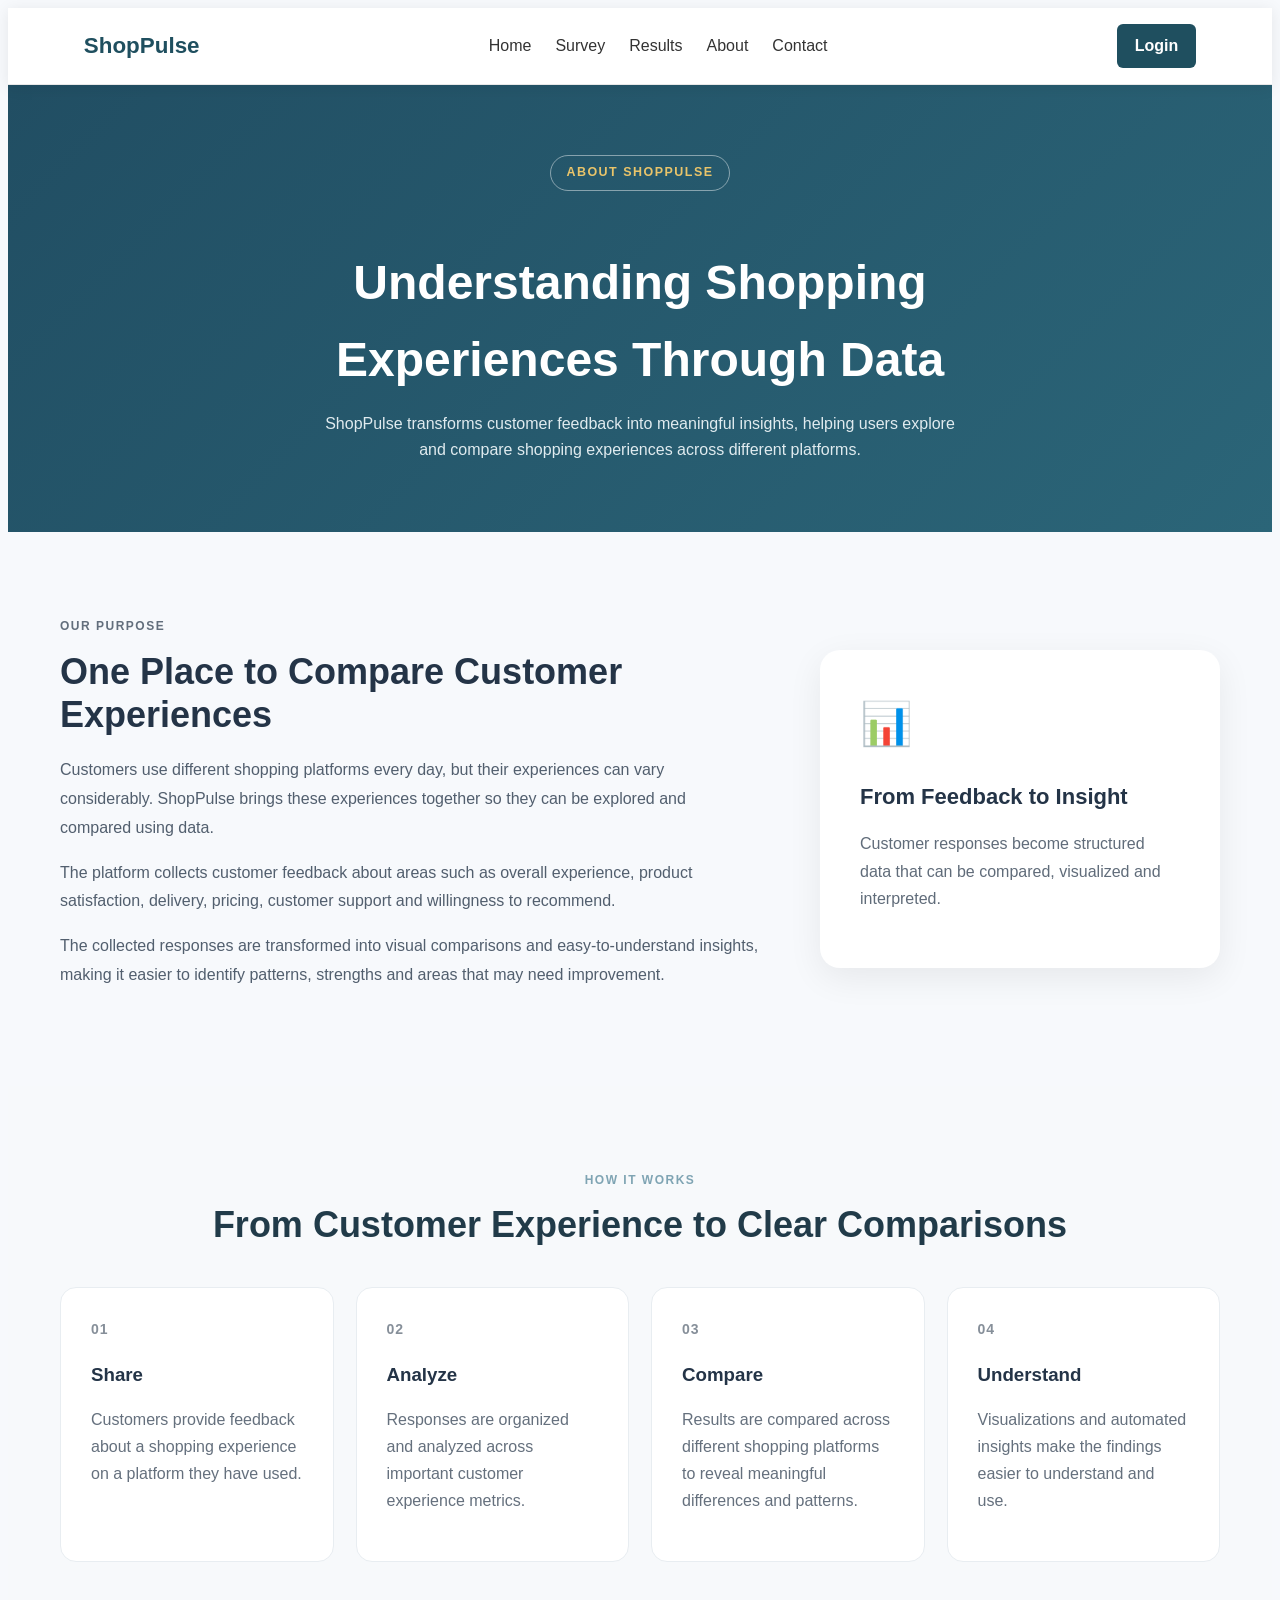
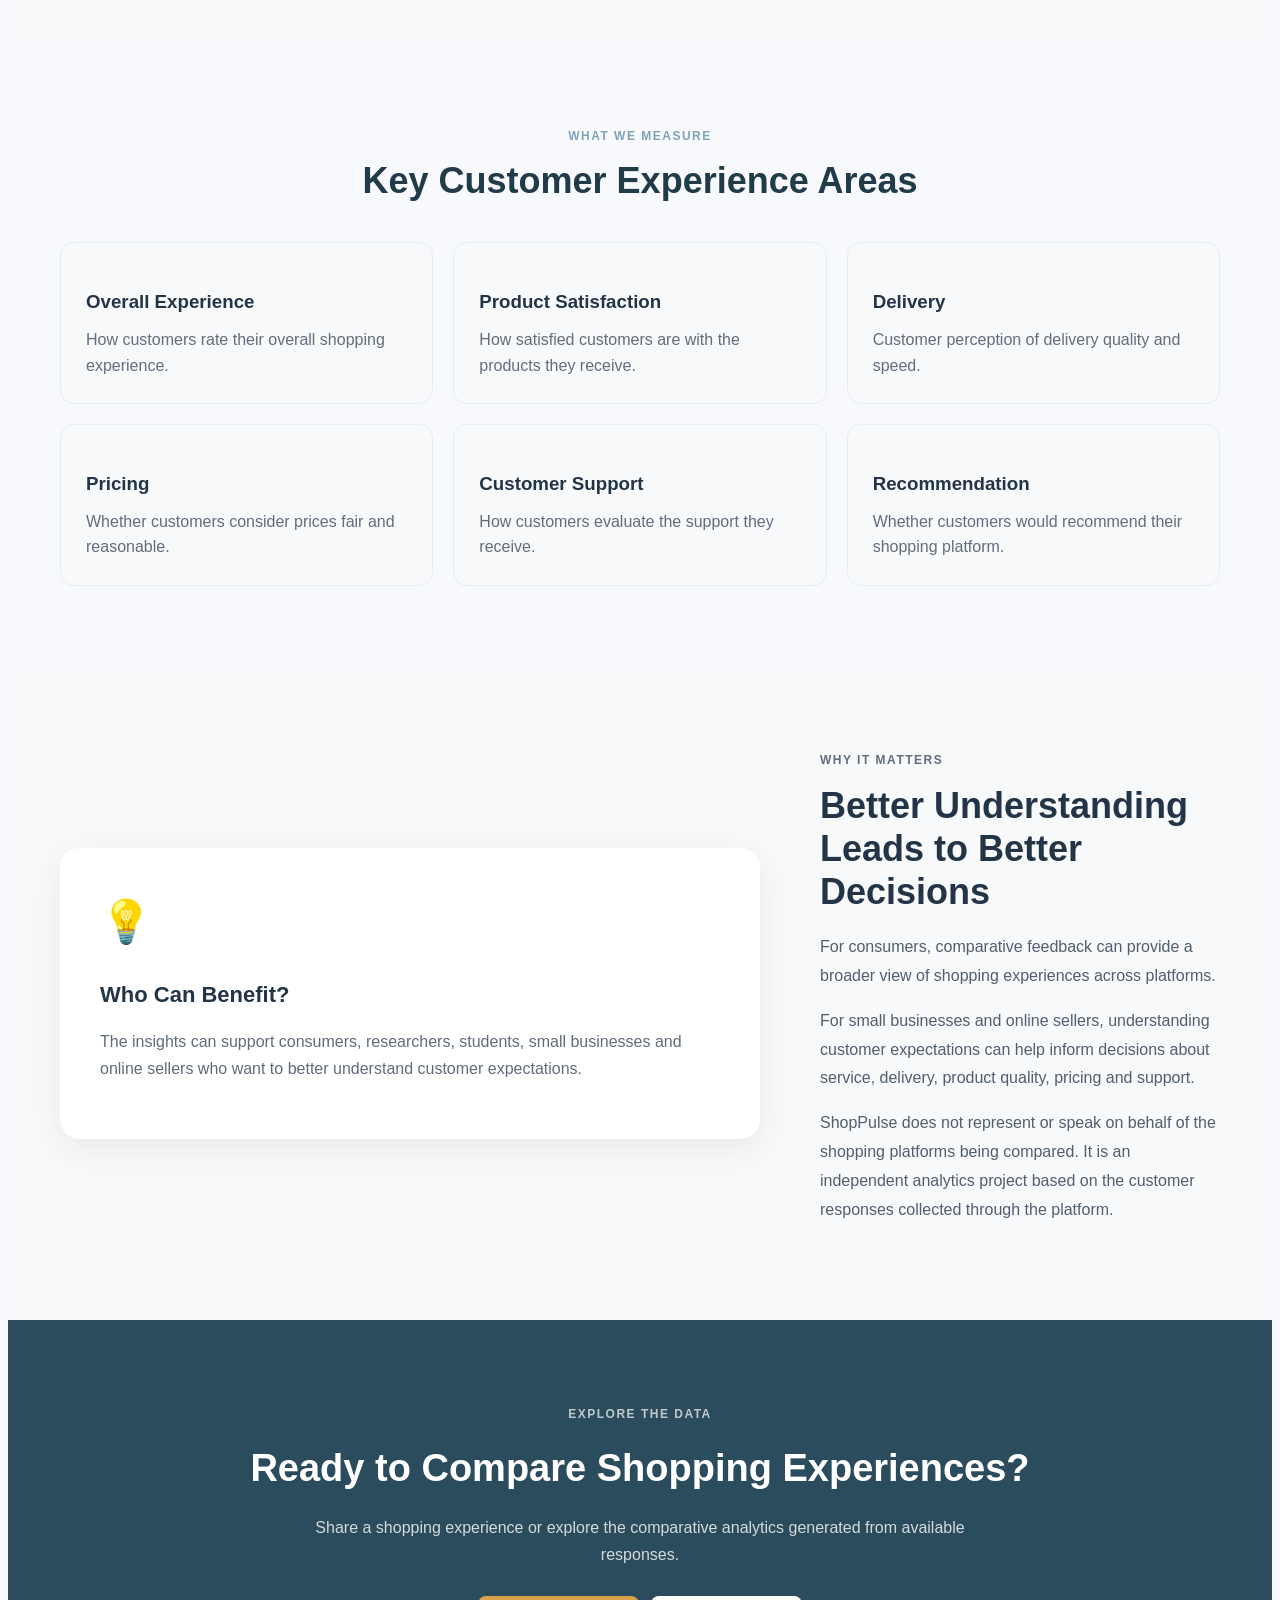
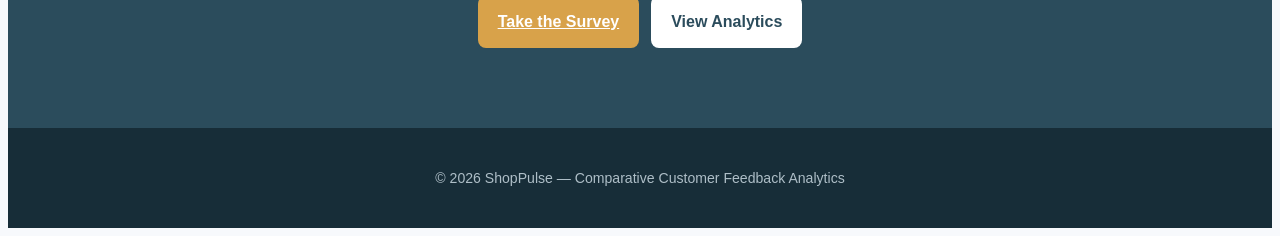
==== commit 6d3c8388: "Update about.html" ====
--- a/about.html
+++ b/about.html
@@ -25,13 +25,18 @@
 <main>
 
     <section class="page-intro">
-        <span>ABOUT SHOPPULSE</span>
-        <h1>Understanding Shopping Experiences Through Data</h1>
+    <div>
+        <span class="hero-badge">ABOUT SHOPPULSE</span>
+
+        <h2>Understanding Shopping Experiences Through Data</h2>
+
         <p>
-            ShopPulse is a comparative customer feedback analytics platform
-            designed to turn shopping experiences into meaningful insights.
+            ShopPulse transforms customer feedback into meaningful insights,
+            helping users explore and compare shopping experiences across
+            different platforms.
         </p>
-    </section>
+    </div>
+</section>
 
     <section class="about-section">
 
